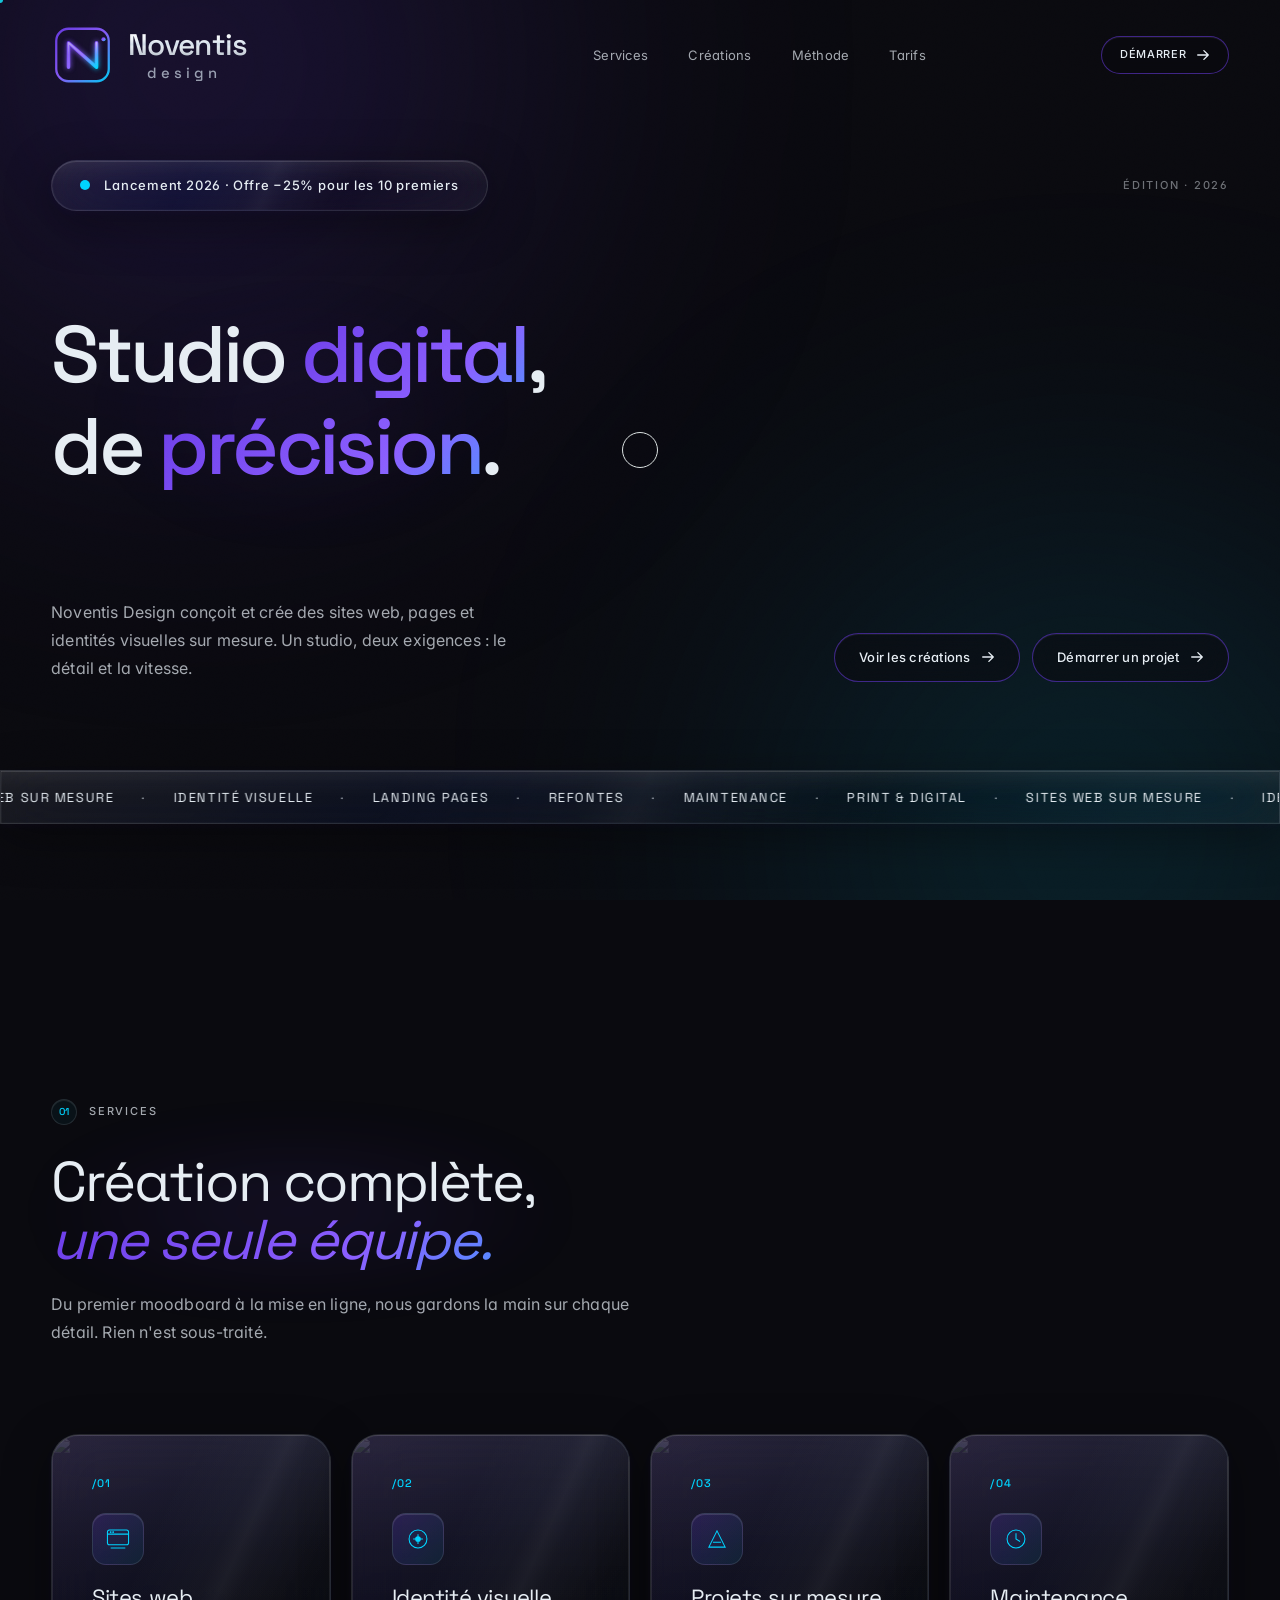
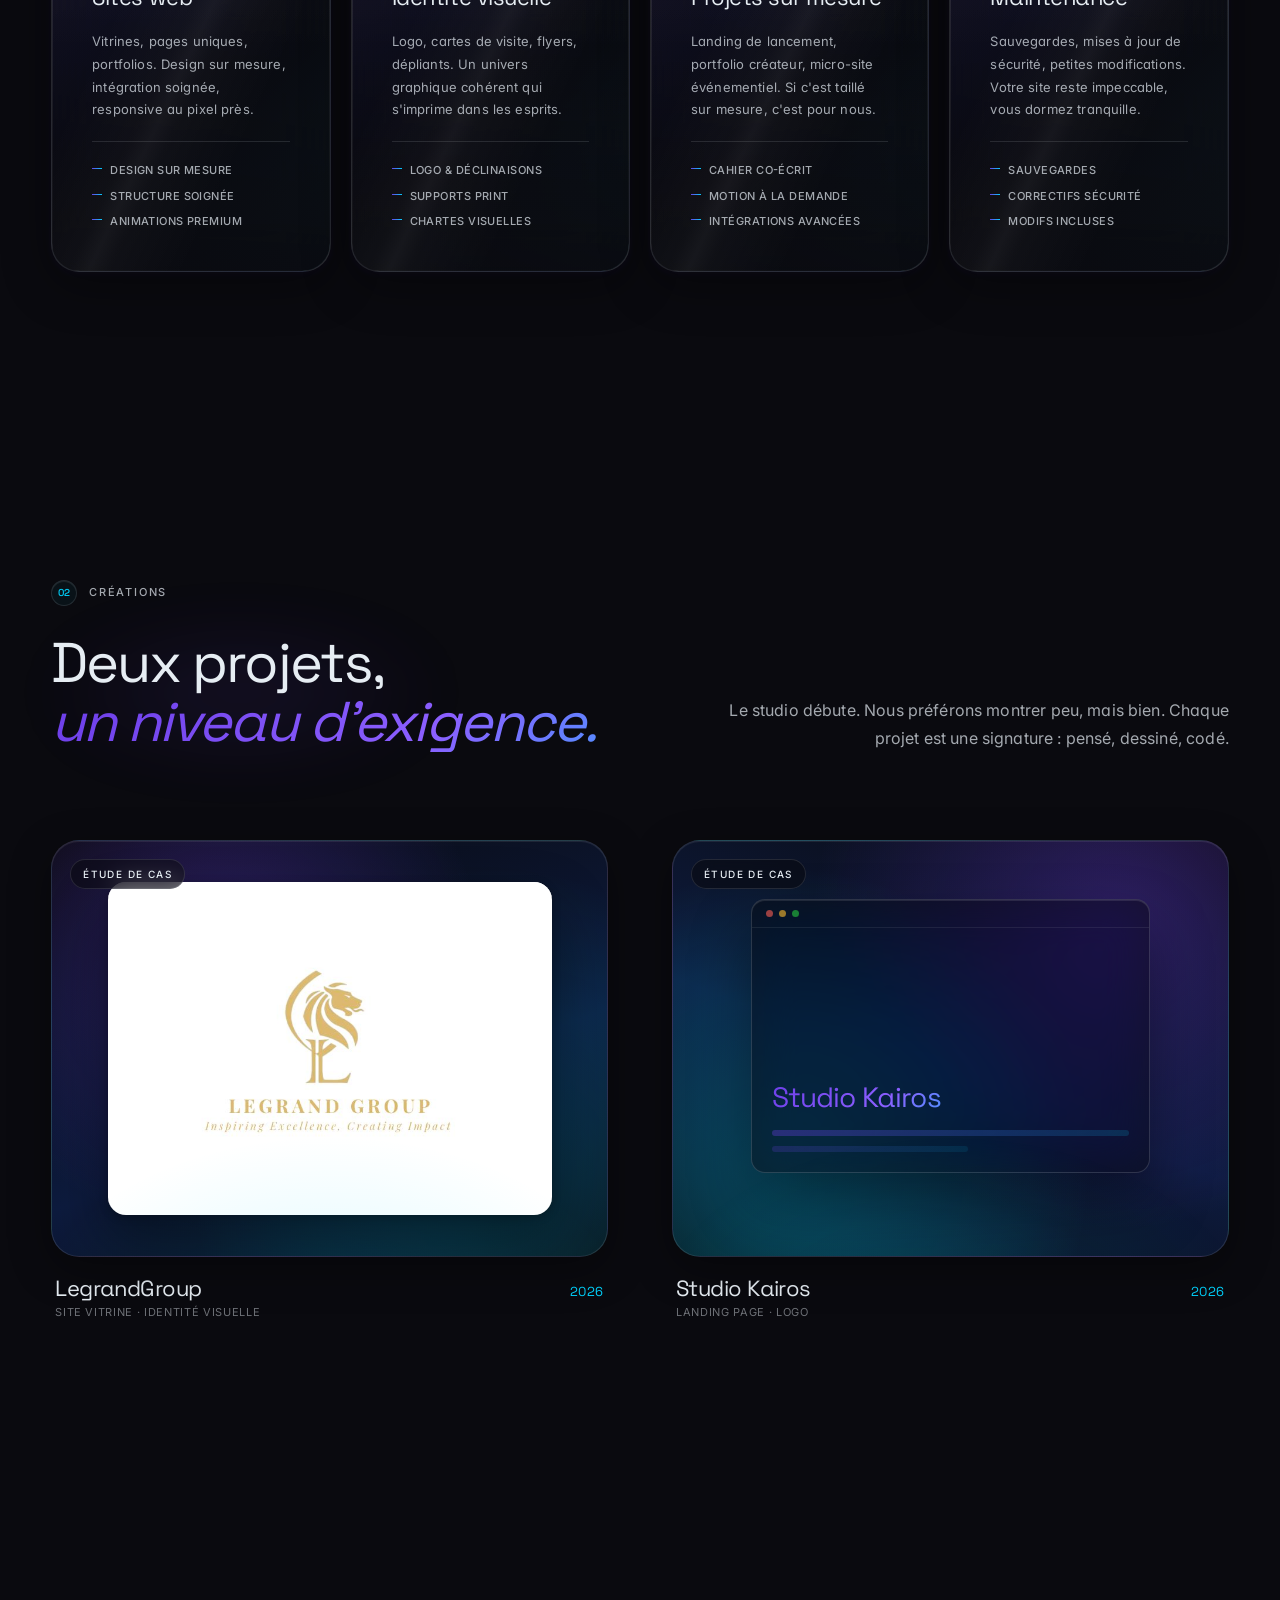
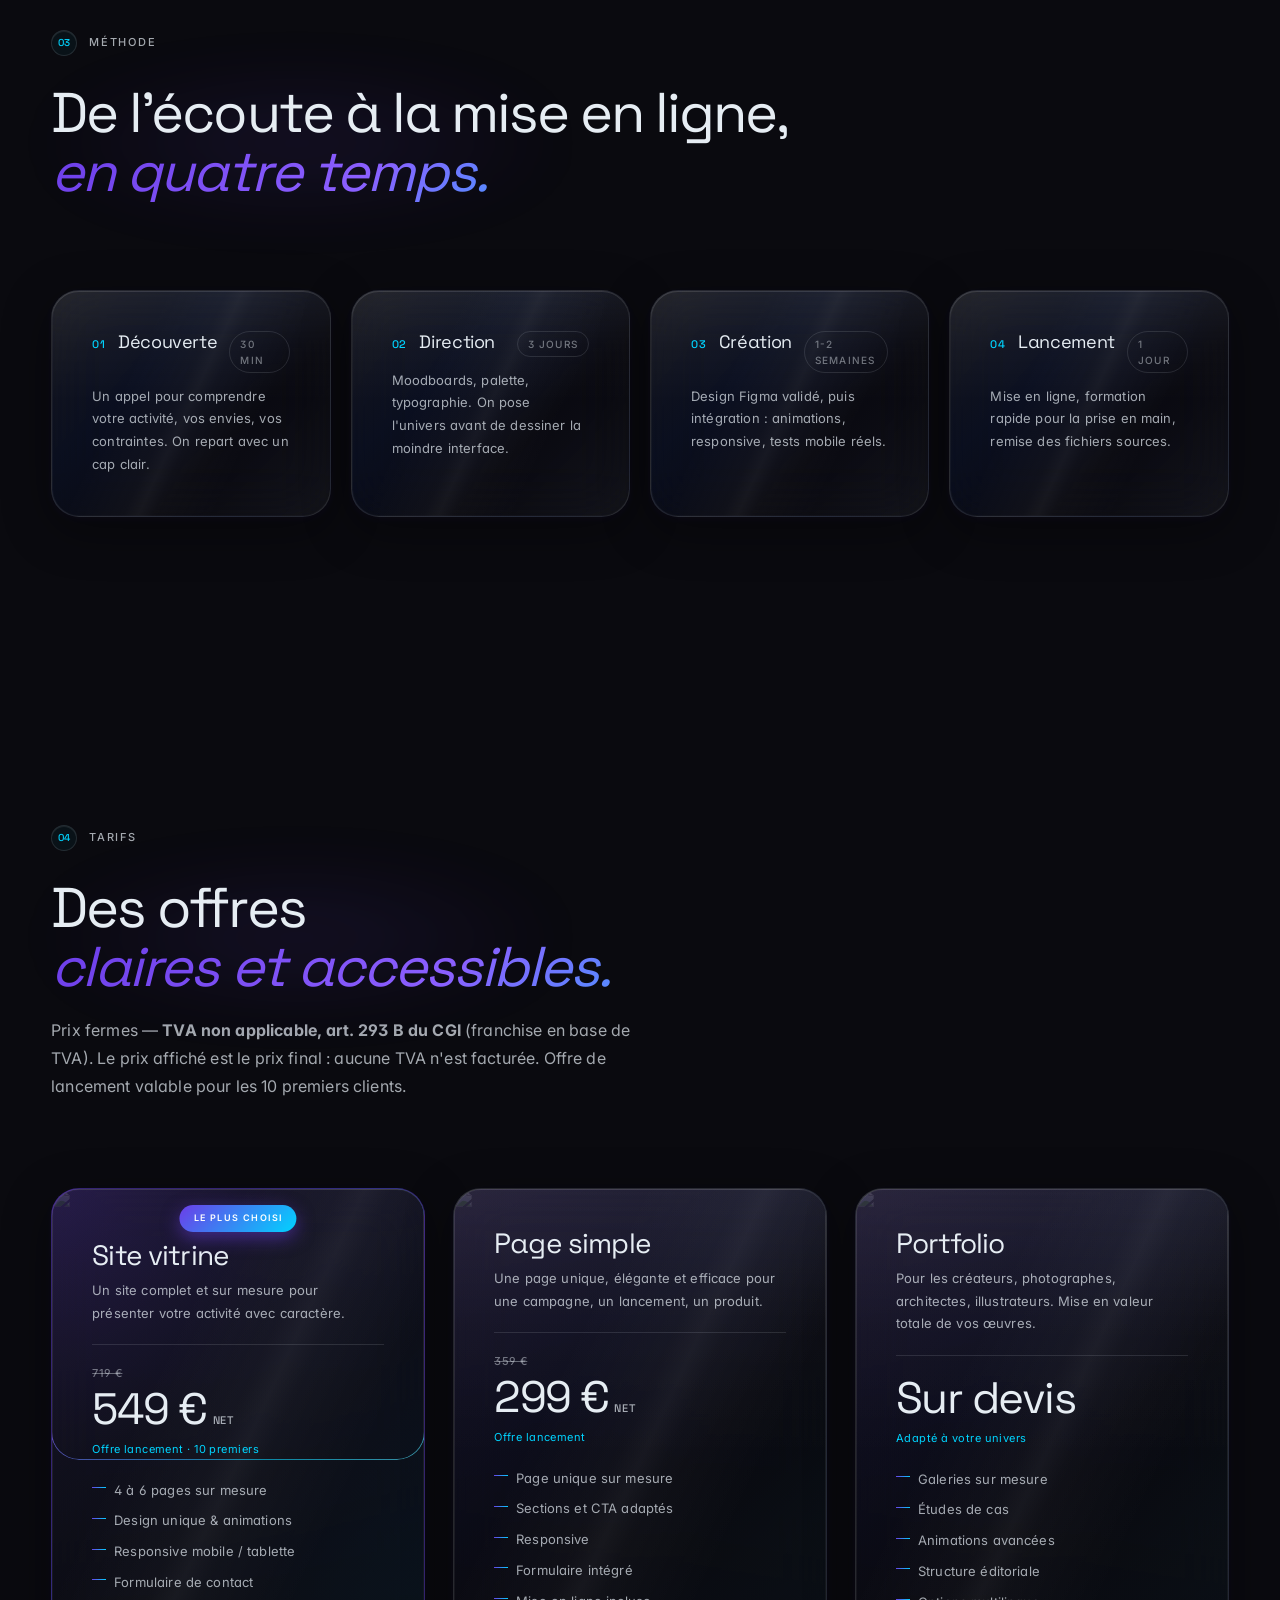
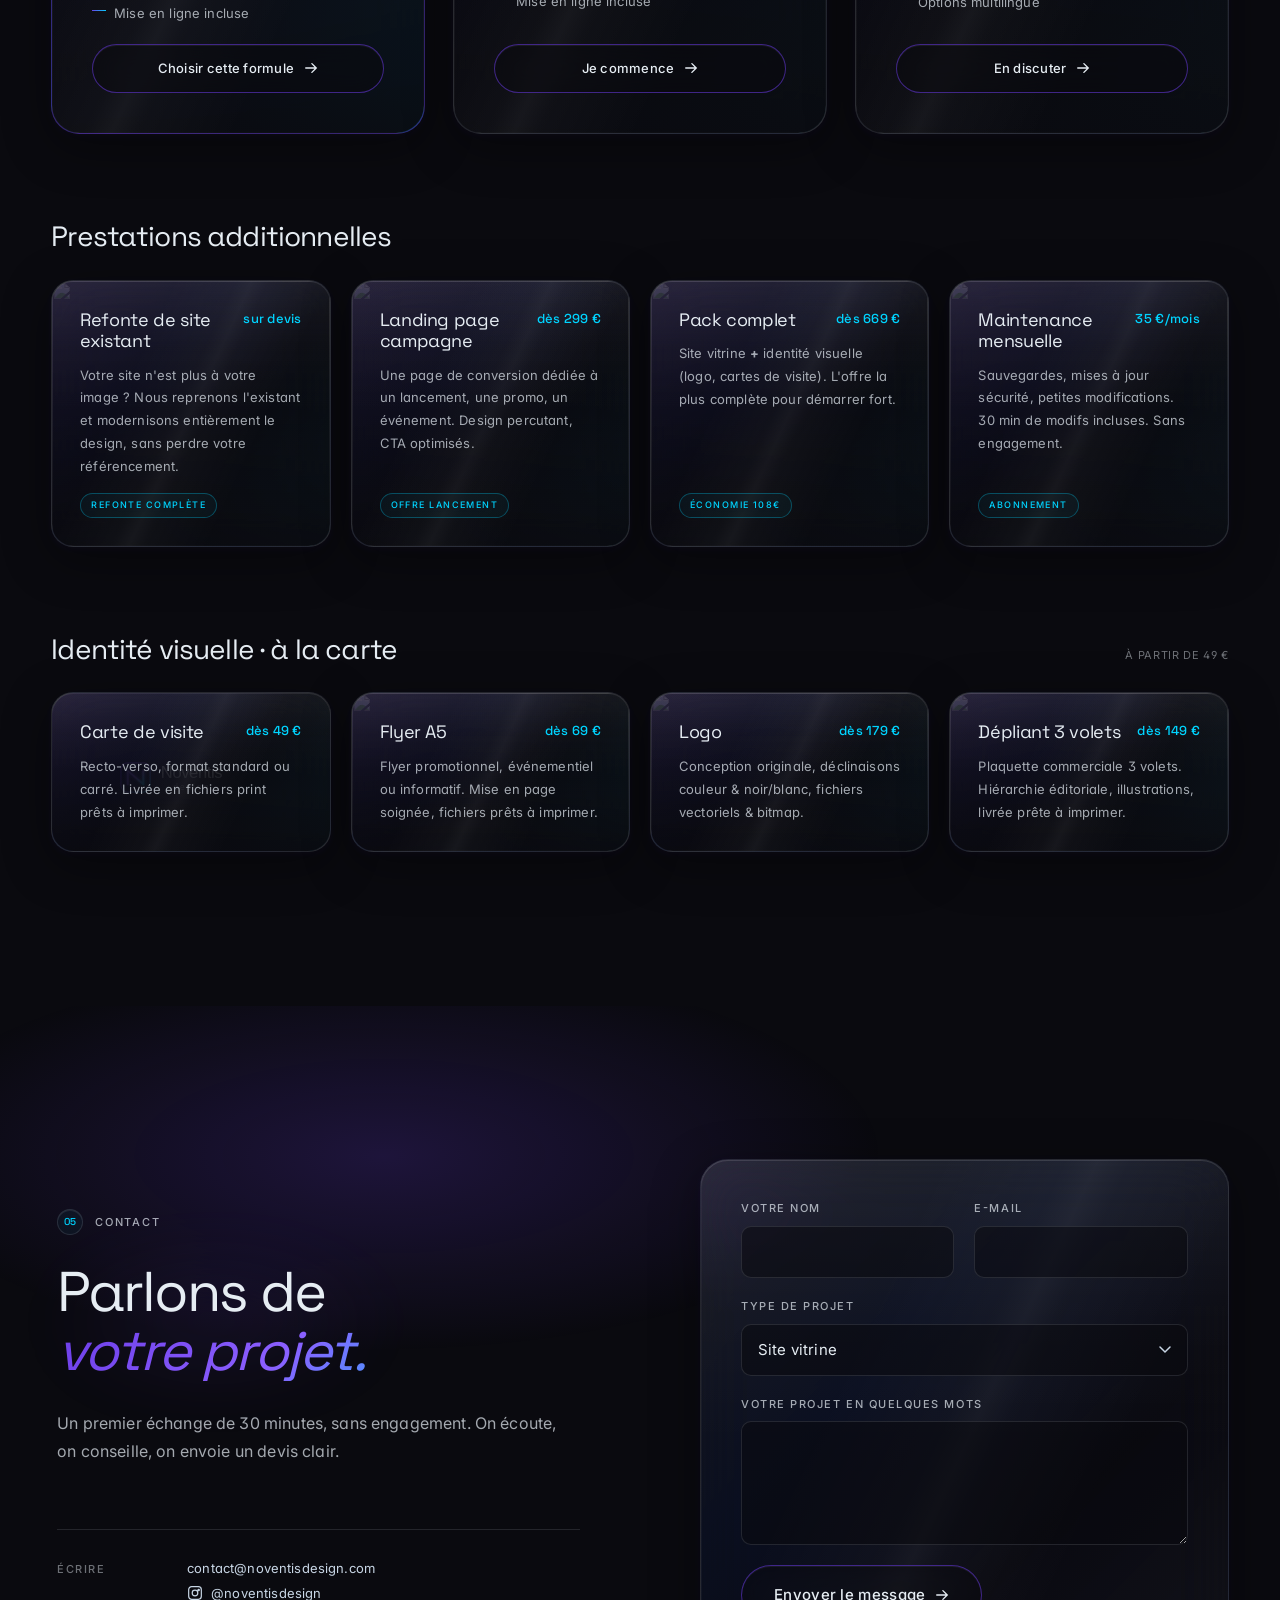
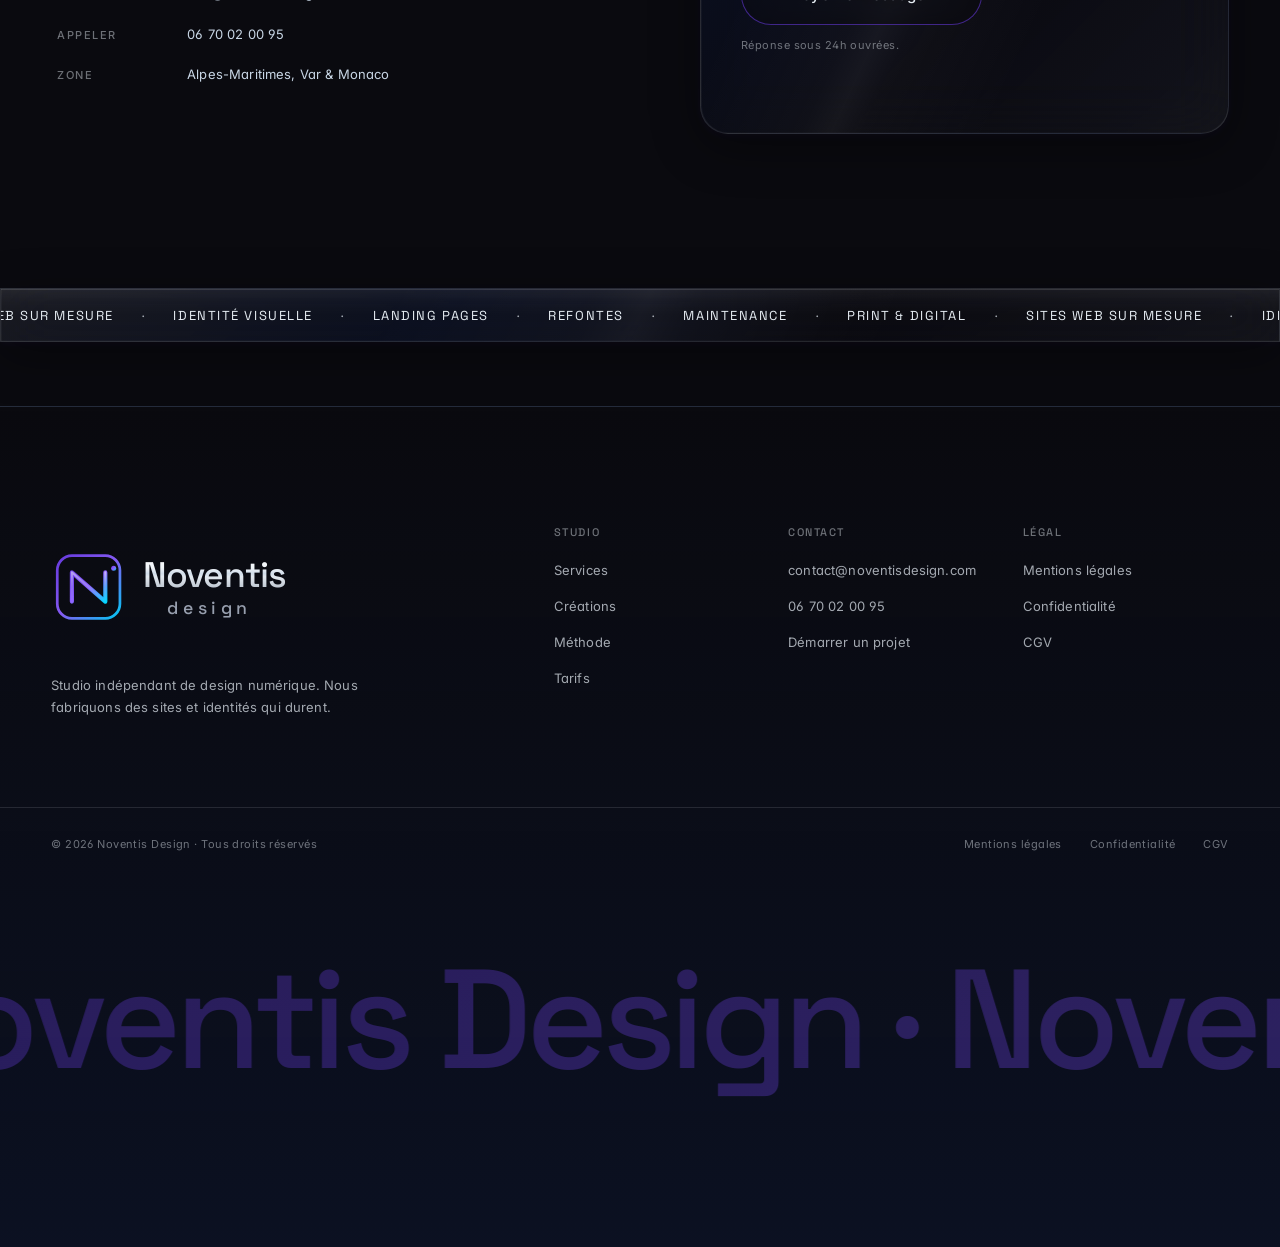
==== index.html @ 3953b151 "CGV: nouveau modele hebergement/maintenance + rachat sources Article 11 reecrit: An 1 (hebergement, " ====
<!doctype html>
<html lang="fr">
<head>
  <meta charset="utf-8" />
  <meta name="viewport" content="width=device-width, initial-scale=1, viewport-fit=cover" />
  <meta name="theme-color" content="#0a0a0f" />

  <title>Noventis Design — Studio de design numérique</title>
  <meta name="description" content="Studio de design numérique. Sites web sur mesure, identité visuelle, refonte et landing pages. Création premium pour marques ambitieuses." />
  <link rel="canonical" href="https://noventisdesign.com/" />

  <meta property="og:type" content="website" />
  <meta property="og:locale" content="fr_FR" />
  <meta property="og:url" content="https://noventisdesign.com/" />
  <meta property="og:title" content="Noventis Design — Studio de design numérique" />
  <meta property="og:description" content="Sites web sur mesure, identité visuelle et direction artistique pour marques ambitieuses." />
  <meta property="og:image" content="https://noventisdesign.com/assets/images/og-cover.png" />
  <meta property="og:image:type" content="image/png" />
  <meta property="og:image:width" content="1200" />
  <meta property="og:image:height" content="630" />
  <meta property="og:image:alt" content="Noventis Design — Agence digitale à Nice" />
  <meta name="twitter:card" content="summary_large_image" />
  <meta name="twitter:image" content="https://noventisdesign.com/assets/images/og-cover.png" />

  <link rel="icon" href="/favicon.svg" type="image/svg+xml" />
  <link rel="apple-touch-icon" href="/apple-touch-icon.png" />
  <link rel="manifest" href="/site.webmanifest" />

  <link rel="preconnect" href="https://fonts.googleapis.com" />
  <link rel="preconnect" href="https://fonts.gstatic.com" crossorigin />
  <link href="https://fonts.googleapis.com/css2?family=Space+Grotesk:wght@300;400;500;600&family=Inter:wght@300;400;500&display=swap" rel="stylesheet" />

  <link rel="stylesheet" href="css/style.css" />

  <!-- Gradients SVG partagés (logo, cards, etc.) -->
  <svg width="0" height="0" style="position:absolute" aria-hidden="true">
    <defs>
      <linearGradient id="grad-nv" x1="0" y1="0" x2="1" y2="1">
        <stop offset="0%" stop-color="#6c3de8"/>
        <stop offset="50%" stop-color="#8b5fff"/>
        <stop offset="100%" stop-color="#00d4ff"/>
      </linearGradient>
      <linearGradient id="grad-silver" x1="0" y1="0" x2="0" y2="1">
        <stop offset="0%" stop-color="#ffffff" stop-opacity="0.85"/>
        <stop offset="50%" stop-color="#c8d6e5" stop-opacity="0.35"/>
        <stop offset="100%" stop-color="#ffffff" stop-opacity="0.08"/>
      </linearGradient>
      <!-- Gradient argenté vitreux pour le wordmark "Noventis Design" -->
      <linearGradient id="grad-silver-wordmark" x1="0" y1="0" x2="0" y2="1">
        <stop offset="0%"  stop-color="#ffffff"/>
        <stop offset="35%" stop-color="#eef3f8"/>
        <stop offset="48%" stop-color="#c8d6e5"/>
        <stop offset="55%" stop-color="#dde4ec"/>
        <stop offset="100%" stop-color="#8b98a8"/>
      </linearGradient>
      <linearGradient id="grad-sheen" x1="0" y1="0" x2="1" y2="1">
        <stop offset="0%" stop-color="#ffffff" stop-opacity="0"/>
        <stop offset="48%" stop-color="#ffffff" stop-opacity="0.5"/>
        <stop offset="52%" stop-color="#ffffff" stop-opacity="0.5"/>
        <stop offset="100%" stop-color="#ffffff" stop-opacity="0"/>
      </linearGradient>
      <filter id="glow-nv" x="-50%" y="-50%" width="200%" height="200%">
        <feGaussianBlur stdDeviation="1.5" result="blur"/>
        <feMerge>
          <feMergeNode in="blur"/>
          <feMergeNode in="SourceGraphic"/>
        </feMerge>
      </filter>
      <!-- Highlight pour effet vitré sur le texte (reflet haut) -->
      <filter id="glass-text" x="-10%" y="-10%" width="120%" height="120%">
        <feGaussianBlur stdDeviation="0.3" result="soft"/>
        <feMerge>
          <feMergeNode in="soft"/>
          <feMergeNode in="SourceGraphic"/>
        </feMerge>
      </filter>
    </defs>
  </svg>

  <script type="application/ld+json">
  {
    "@context": "https://schema.org",
    "@type": "ProfessionalService",
    "@id": "https://noventisdesign.com/#agence",
    "name": "Noventis Design",
    "description": "Studio de design numérique : sites web sur mesure, identité visuelle, direction artistique.",
    "url": "https://noventisdesign.com/",
    "telephone": "+33 6 70 02 00 95",
    "email": "contact@noventisdesign.com",
    "priceRange": "€€",
    "founder": { "@type": "Person", "name": "Yazid Lekbiri" },
    "address": {
      "@type": "PostalAddress",
      "streetAddress": "Résidence Les Sylves, 5 rue Chanoine Rance-Bourrey",
      "addressLocality": "Nice",
      "postalCode": "06100",
      "addressRegion": "Alpes-Maritimes",
      "addressCountry": "FR"
    },
    "areaServed": [
      { "@type": "Country", "name": "France" },
      { "@type": "AdministrativeArea", "name": "Alpes-Maritimes" },
      { "@type": "AdministrativeArea", "name": "Var" },
      { "@type": "AdministrativeArea", "name": "Monaco" }
    ]
  }
  </script>
</head>

<body>
  <a class="skip-link" href="#main">Aller au contenu</a>

  <div class="cursor" data-cursor aria-hidden="true">
    <span class="cursor__dot"></span>
    <span class="cursor__ring"></span>
  </div>

  <canvas class="scene" data-scene aria-hidden="true"></canvas>
  <div class="aurora" aria-hidden="true"></div>
  <div class="noise" aria-hidden="true"></div>

  <!-- ========== HEADER ========== -->
  <header class="site-header" data-header>
    <div class="wrap site-header__inner">
      <a href="#top" class="brand" aria-label="Noventis Design — accueil">
        <!-- Logo SVG inline premium — N violet-cyan + wordmark argenté vitré -->
        <svg class="logo-svg" viewBox="0 0 210 40" xmlns="http://www.w3.org/2000/svg" aria-hidden="true">
          <!-- N shape avec gradient violet-cyan -->
          <g transform="translate(2, 4)">
            <rect x="1" y="1" width="30" height="30" rx="7"
                  fill="none"
                  stroke="url(#grad-nv)"
                  stroke-width="1.3"
                  opacity="0.95"/>
            <path d="M 8 23 L 8 9 L 24 23 L 24 9"
                  fill="none"
                  stroke="url(#grad-nv)"
                  stroke-width="2"
                  stroke-linecap="round"
                  stroke-linejoin="round"
                  filter="url(#glow-nv)"/>
            <path d="M 8 23 L 8 9 L 24 23 L 24 9"
                  fill="none"
                  stroke="url(#grad-silver)"
                  stroke-width="1"
                  stroke-linecap="round"
                  stroke-linejoin="round"
                  opacity="0.6"/>
            <circle cx="28" cy="7" r="1.2" fill="url(#grad-nv)"/>
          </g>
          <!-- Wordmark "Noventis" + sous-titre "design" sur 2 lignes -->
          <g transform="translate(44, 0)">
            <!-- "Noventis" couche principale argentée -->
            <text x="0" y="20"
                  font-family="Space Grotesk, Inter, sans-serif"
                  font-size="17"
                  font-weight="500"
                  letter-spacing="-0.4"
                  fill="url(#grad-silver-wordmark)">Noventis</text>
            <!-- "Noventis" couche highlight (reflet vitré) -->
            <text x="0" y="20"
                  font-family="Space Grotesk, Inter, sans-serif"
                  font-size="17"
                  font-weight="500"
                  letter-spacing="-0.4"
                  fill="#ffffff"
                  opacity="0.18">Noventis</text>
            <!-- "design" — sous-titre plus petit, centré sous "Noventis" -->
            <text x="32" y="33"
                  font-family="Space Grotesk, Inter, sans-serif"
                  font-size="8.5"
                  font-weight="500"
                  letter-spacing="2.2"
                  text-anchor="middle"
                  fill="#a8b0c0"
                  opacity="0.9">design</text>
          </g>
        </svg>
      </a>

      <nav class="nav" aria-label="Navigation principale">
        <ul class="nav__list">
          <li><a href="#services">Services</a></li>
          <li><a href="#creations">Créations</a></li>
          <li><a href="#methode">Méthode</a></li>
          <li><a href="#tarifs">Tarifs</a></li>
        </ul>
      </nav>

      <a href="#contact" class="btn btn--primary btn--sm" data-magnetic>
        <span>Démarrer</span>
        <svg viewBox="0 0 16 16" width="14" height="14" aria-hidden="true"><path d="M2 8h12M9 3l5 5-5 5" fill="none" stroke="currentColor" stroke-width="1.6" stroke-linecap="round" stroke-linejoin="round"/></svg>
      </a>

      <button class="burger" type="button" aria-label="Ouvrir le menu" aria-expanded="false" data-burger>
        <span></span><span></span>
      </button>
    </div>
  </header>

  <div class="menu glass" data-menu aria-hidden="true">
    <nav class="menu__nav" aria-label="Menu mobile">
      <ul>
        <li><a href="#services">Services</a></li>
        <li><a href="#creations">Créations</a></li>
        <li><a href="#methode">Méthode</a></li>
        <li><a href="#tarifs">Tarifs</a></li>
        <li><a href="#contact">Contact</a></li>
      </ul>
    </nav>
    <div class="menu__foot">
      <a href="mailto:contact@noventisdesign.com">contact@noventisdesign.com</a>
      <a href="tel:+33670020095">06 70 02 00 95</a>
    </div>
  </div>

  <main id="main">
    <!-- ========== HERO ========== -->
    <section class="hero" id="top" aria-label="Introduction">
      <div class="wrap hero__inner">

        <div class="hero__meta">
          <span class="chip glass">
            <span class="chip__pulse"></span>
            Lancement 2026 · Offre &minus;25% pour les 10 premiers
          </span>
          <span class="hero__year">Édition · 2026</span>
        </div>

        <h1 class="hero__title glow-title" data-splitting>
          Studio <span class="gradient-text">digital</span>,<br>
          de <span class="gradient-text">précision</span>.
        </h1>

        <div class="hero__foot">
          <p class="hero__lede">
            Noventis Design conçoit et crée des sites web, pages et identités visuelles sur mesure. Un studio, deux exigences&nbsp;: le détail et la vitesse.
          </p>
          <div class="hero__ctas">
            <a href="#creations" class="btn btn--primary" data-magnetic>
              <span>Voir les créations</span>
              <svg viewBox="0 0 16 16" width="14" height="14" aria-hidden="true"><path d="M2 8h12M9 3l5 5-5 5" fill="none" stroke="currentColor" stroke-width="1.6" stroke-linecap="round" stroke-linejoin="round"/></svg>
            </a>
            <a href="#contact" class="btn btn--primary" data-magnetic>
              <span>Démarrer un projet</span>
              <svg viewBox="0 0 16 16" width="14" height="14" aria-hidden="true"><path d="M2 8h12M9 3l5 5-5 5" fill="none" stroke="currentColor" stroke-width="1.6" stroke-linecap="round" stroke-linejoin="round"/></svg>
            </a>
          </div>
        </div>

        <div class="hero__ticker glass" aria-hidden="true">
          <div class="hero__ticker-track" data-marquee>
            <span>Sites web sur mesure</span><span>·</span>
            <span>Identité visuelle</span><span>·</span>
            <span>Landing pages</span><span>·</span>
            <span>Refontes</span><span>·</span>
            <span>Maintenance</span><span>·</span>
            <span>Print &amp; digital</span><span>·</span>
          </div>
        </div>
      </div>
    </section>

    <!-- ========== SERVICES ========== -->
    <section class="services" id="services" aria-labelledby="services-h">
      <div class="wrap">
        <header class="section-head">
          <p class="eyebrow"><span class="eyebrow__num">01</span> Services</p>
          <h2 id="services-h" class="glow-title">Création complète, <span class="gradient-text">une seule équipe.</span></h2>
          <p class="section-head__lede">Du premier moodboard à la mise en ligne, nous gardons la main sur chaque détail. Rien n'est sous-traité.</p>
        </header>

        <ul class="cards" data-cascade>
          <li class="card card--img glass" data-tilt>
            <div class="card__bg" aria-hidden="true">
              <img src="https://images.unsplash.com/photo-1460925895917-afdab827c52f?w=900&q=70&auto=format&fit=crop" alt="" loading="lazy" decoding="async" />
            </div>
            <span class="card__glow"></span>
            <span class="card__num">/01</span>
            <div class="card__icon">
              <svg viewBox="0 0 32 32" width="26" height="26" fill="none" stroke="currentColor" stroke-width="1.3">
                <rect x="3" y="5" width="26" height="18" rx="2.5"/>
                <path d="M3 10h26"/><path d="M7 27h18"/>
                <circle cx="7" cy="7.5" r="0.5" fill="currentColor"/>
                <circle cx="10" cy="7.5" r="0.5" fill="currentColor"/>
              </svg>
            </div>
            <h3>Sites web</h3>
            <p>Vitrines, pages uniques, portfolios. Design sur mesure, intégration soignée, responsive au pixel près.</p>
            <ul class="card__list">
              <li>Design sur mesure</li>
              <li>Structure soignée</li>
              <li>Animations premium</li>
            </ul>
          </li>

          <li class="card card--img glass" data-tilt>
            <div class="card__bg" aria-hidden="true">
              <img src="https://images.unsplash.com/photo-1626785774573-4b799315345d?w=900&q=70&auto=format&fit=crop" alt="" loading="lazy" decoding="async" />
            </div>
            <span class="card__glow"></span>
            <span class="card__num">/02</span>
            <div class="card__icon">
              <svg viewBox="0 0 32 32" width="26" height="26" fill="none" stroke="currentColor" stroke-width="1.3">
                <circle cx="16" cy="16" r="11"/>
                <path d="M10 16h12M16 10v12"/>
                <circle cx="16" cy="16" r="3.5" fill="currentColor" stroke="none"/>
              </svg>
            </div>
            <h3>Identité visuelle</h3>
            <p>Logo, cartes de visite, flyers, dépliants. Un univers graphique cohérent qui s'imprime dans les esprits.</p>
            <ul class="card__list">
              <li>Logo &amp; déclinaisons</li>
              <li>Supports print</li>
              <li>Chartes visuelles</li>
            </ul>
          </li>

          <li class="card card--img glass" data-tilt>
            <div class="card__bg" aria-hidden="true">
              <img src="https://images.unsplash.com/photo-1558655146-9f40138edfeb?w=900&q=70&auto=format&fit=crop" alt="" loading="lazy" decoding="async" />
            </div>
            <span class="card__glow"></span>
            <span class="card__num">/03</span>
            <div class="card__icon">
              <svg viewBox="0 0 32 32" width="26" height="26" fill="none" stroke="currentColor" stroke-width="1.3">
                <path d="M6 26 L16 6 L26 26 Z"/>
                <path d="M11 20h10"/>
              </svg>
            </div>
            <h3>Projets sur mesure</h3>
            <p>Landing de lancement, portfolio créateur, micro-site événementiel. Si c'est taillé sur mesure, c'est pour nous.</p>
            <ul class="card__list">
              <li>Cahier co-écrit</li>
              <li>Motion à la demande</li>
              <li>Intégrations avancées</li>
            </ul>
          </li>

          <li class="card card--img glass" data-tilt>
            <div class="card__bg" aria-hidden="true">
              <img src="https://images.unsplash.com/photo-1558494949-ef010cbdcc31?w=900&q=70&auto=format&fit=crop" alt="" loading="lazy" decoding="async" />
            </div>
            <span class="card__glow"></span>
            <span class="card__num">/04</span>
            <div class="card__icon">
              <svg viewBox="0 0 32 32" width="26" height="26" fill="none" stroke="currentColor" stroke-width="1.3">
                <circle cx="16" cy="16" r="11"/>
                <path d="M16 9v7l5 3"/>
              </svg>
            </div>
            <h3>Maintenance</h3>
            <p>Sauvegardes, mises à jour de sécurité, petites modifications. Votre site reste impeccable, vous dormez tranquille.</p>
            <ul class="card__list">
              <li>Sauvegardes</li>
              <li>Correctifs sécurité</li>
              <li>Modifs incluses</li>
            </ul>
          </li>
        </ul>
      </div>
    </section>

    <!-- ========== CRÉATIONS ========== -->
    <section class="projects" id="creations" aria-labelledby="projects-h">
      <div class="wrap">
        <header class="section-head section-head--row">
          <div>
            <p class="eyebrow"><span class="eyebrow__num">02</span> Créations</p>
            <h2 id="projects-h" class="glow-title">Deux projets, <span class="gradient-text">un niveau d'exigence.</span></h2>
          </div>
          <p class="section-head__lede">Le studio débute. Nous préférons montrer peu, mais bien. Chaque projet est une signature&nbsp;: pensé, dessiné, codé.</p>
        </header>

        <ul class="projects__grid">
          <!-- Projet N°01 — LegrandGroup -->
          <li class="project" data-reveal>
            <a href="https://www.legrandgroupmanagement.com" target="_blank" rel="noopener" class="project__link" aria-label="Projet 01 — LegrandGroup">
              <figure class="project__media project__media--a">
                <div class="project__showcase">
                  <img src="assets/images/Logo Legrand Group.jpg" alt="LegrandGroup" decoding="async" width="400" height="300" />
                </div>
                <span class="project__badge">Étude de cas</span>
                <div class="project__overlay">
                  <span>Voir le projet</span>
                  <svg viewBox="0 0 16 16" width="14" height="14" aria-hidden="true"><path d="M2 8h12M9 3l5 5-5 5" fill="none" stroke="currentColor" stroke-width="1.6" stroke-linecap="round"/></svg>
                </div>
              </figure>
              <div class="project__meta">
                <div>
                  <h3>LegrandGroup</h3>
                  <span class="project__tags">Site vitrine · Identité visuelle</span>
                </div>
                <span class="project__year">2026</span>
              </div>
            </a>
          </li>

          <!-- Projet N°02 — Mockup violet-cyan -->
          <li class="project" data-reveal>
            <a href="#contact" class="project__link" aria-label="Projet 02 — étude de cas">
              <figure class="project__media project__media--b">
                <div class="project__mockup">
                  <div class="project__mockup-bar">
                    <span></span><span></span><span></span>
                  </div>
                  <div class="project__mockup-content">
                    <span class="project__mockup-title">Studio Kairos</span>
                    <span class="project__mockup-line"></span>
                    <span class="project__mockup-line project__mockup-line--short"></span>
                  </div>
                </div>
                <span class="project__badge">Étude de cas</span>
                <div class="project__overlay">
                  <span>Voir le projet</span>
                  <svg viewBox="0 0 16 16" width="14" height="14" aria-hidden="true"><path d="M2 8h12M9 3l5 5-5 5" fill="none" stroke="currentColor" stroke-width="1.6" stroke-linecap="round"/></svg>
                </div>
              </figure>
              <div class="project__meta">
                <div>
                  <h3>Studio Kairos</h3>
                  <span class="project__tags">Landing page · Logo</span>
                </div>
                <span class="project__year">2026</span>
              </div>
            </a>
          </li>
        </ul>
      </div>
    </section>

    <!-- ========== MÉTHODE ========== -->
    <section class="process" id="methode" aria-labelledby="process-h">
      <div class="wrap">
        <header class="section-head">
          <p class="eyebrow"><span class="eyebrow__num">03</span> Méthode</p>
          <h2 id="process-h" class="glow-title">De l&rsquo;écoute à la mise en ligne, <span class="gradient-text">en quatre temps.</span></h2>
        </header>

        <ol class="steps">
          <li class="step glass" data-reveal>
            <div class="step__head">
              <span class="step__num">01</span>
              <h3>Découverte</h3>
              <span class="step__dur">30 min</span>
            </div>
            <p>Un appel pour comprendre votre activité, vos envies, vos contraintes. On repart avec un cap clair.</p>
          </li>
          <li class="step glass" data-reveal>
            <div class="step__head">
              <span class="step__num">02</span>
              <h3>Direction</h3>
              <span class="step__dur">3 jours</span>
            </div>
            <p>Moodboards, palette, typographie. On pose l'univers avant de dessiner la moindre interface.</p>
          </li>
          <li class="step glass" data-reveal>
            <div class="step__head">
              <span class="step__num">03</span>
              <h3>Création</h3>
              <span class="step__dur">1-2 semaines</span>
            </div>
            <p>Design Figma validé, puis intégration : animations, responsive, tests mobile réels.</p>
          </li>
          <li class="step glass" data-reveal>
            <div class="step__head">
              <span class="step__num">04</span>
              <h3>Lancement</h3>
              <span class="step__dur">1 jour</span>
            </div>
            <p>Mise en ligne, formation rapide pour la prise en main, remise des fichiers sources.</p>
          </li>
        </ol>
      </div>
    </section>

    <!-- ========== TARIFS ========== -->
    <section class="pricing" id="tarifs" aria-labelledby="pricing-h">
      <div class="wrap">
        <header class="section-head">
          <p class="eyebrow"><span class="eyebrow__num">04</span> Tarifs</p>
          <h2 id="pricing-h" class="glow-title">Des offres <span class="gradient-text">claires et accessibles.</span></h2>
          <p class="section-head__lede">Prix fermes — <strong>TVA non applicable, art. 293 B du CGI</strong> (franchise en base de TVA). Le prix affiché est le prix final : aucune TVA n'est facturée. Offre de lancement valable pour les 10 premiers clients.</p>
        </header>

        <!-- Formules principales -->
        <div class="plans" data-cascade>

          <article class="plan plan--hero glass">
            <div class="card__bg" aria-hidden="true">
              <img src="https://images.unsplash.com/photo-1498050108023-c5249f4df085?w=900&q=70&auto=format&fit=crop" alt="" loading="lazy" decoding="async" />
            </div>
            <span class="plan__badge">Le plus choisi</span>
            <header class="plan__head">
              <h3>Site vitrine</h3>
              <p class="plan__desc">Un site complet et sur mesure pour présenter votre activité avec caractère.</p>
            </header>
            <div class="plan__price">
              <span class="plan__price-old">719&nbsp;€</span>
              <span class="plan__price-new"><strong>549&nbsp;€</strong><em>net</em></span>
              <span class="plan__price-tag">Offre lancement · 10 premiers</span>
            </div>
            <ul class="plan__list">
              <li>4 à 6 pages sur mesure</li>
              <li>Design unique &amp; animations</li>
              <li>Responsive mobile / tablette</li>
              <li>Formulaire de contact</li>
              <li>Mise en ligne incluse</li>
            </ul>
            <a href="#contact" class="btn btn--plan btn--block" data-magnetic>
              <span>Choisir cette formule</span>
              <svg viewBox="0 0 16 16" width="14" height="14" aria-hidden="true"><path d="M2 8h12M9 3l5 5-5 5" fill="none" stroke="currentColor" stroke-width="1.6" stroke-linecap="round"/></svg>
            </a>
          </article>

          <article class="plan glass">
            <div class="card__bg" aria-hidden="true">
              <img src="https://images.unsplash.com/photo-1486312338219-ce68d2c6f44d?w=900&q=70&auto=format&fit=crop" alt="" loading="lazy" decoding="async" />
            </div>
            <header class="plan__head">
              <h3>Page simple</h3>
              <p class="plan__desc">Une page unique, élégante et efficace pour une campagne, un lancement, un produit.</p>
            </header>
            <div class="plan__price">
              <span class="plan__price-old">359&nbsp;€</span>
              <span class="plan__price-new"><strong>299&nbsp;€</strong><em>net</em></span>
              <span class="plan__price-tag">Offre lancement</span>
            </div>
            <ul class="plan__list">
              <li>Page unique sur mesure</li>
              <li>Sections et CTA adaptés</li>
              <li>Responsive</li>
              <li>Formulaire intégré</li>
              <li>Mise en ligne incluse</li>
            </ul>
            <a href="#contact" class="btn btn--plan btn--block" data-magnetic>
              <span>Je commence</span>
              <svg viewBox="0 0 16 16" width="14" height="14" aria-hidden="true"><path d="M2 8h12M9 3l5 5-5 5" fill="none" stroke="currentColor" stroke-width="1.6" stroke-linecap="round"/></svg>
            </a>
          </article>

          <article class="plan glass">
            <div class="card__bg" aria-hidden="true">
              <img src="https://images.unsplash.com/photo-1486325212027-8081e485255e?w=900&q=70&auto=format&fit=crop" alt="" loading="lazy" decoding="async" />
            </div>
            <header class="plan__head">
              <h3>Portfolio</h3>
              <p class="plan__desc">Pour les créateurs, photographes, architectes, illustrateurs. Mise en valeur totale de vos œuvres.</p>
            </header>
            <div class="plan__price">
              <span class="plan__price-new"><strong>Sur devis</strong></span>
              <span class="plan__price-tag">Adapté à votre univers</span>
            </div>
            <ul class="plan__list">
              <li>Galeries sur mesure</li>
              <li>Études de cas</li>
              <li>Animations avancées</li>
              <li>Structure éditoriale</li>
              <li>Options multilingue</li>
            </ul>
            <a href="#contact" class="btn btn--plan btn--block" data-magnetic>
              <span>En discuter</span>
              <svg viewBox="0 0 16 16" width="14" height="14" aria-hidden="true"><path d="M2 8h12M9 3l5 5-5 5" fill="none" stroke="currentColor" stroke-width="1.6" stroke-linecap="round"/></svg>
            </a>
          </article>

        </div>

        <!-- Prestations additionnelles -->
        <div class="prestations-head">
          <h3>Prestations additionnelles</h3>
        </div>

        <div class="prestations" data-cascade>
          <article class="prestation glass">
            <div class="card__bg" aria-hidden="true">
              <img src="https://images.unsplash.com/photo-1522542550221-31fd19575a2d?w=900&q=70&auto=format&fit=crop" alt="" loading="lazy" decoding="async" />
            </div>
            <div class="prestation__head">
              <h4>Refonte de site existant</h4>
              <span class="prestation__price">sur devis</span>
            </div>
            <p>Votre site n'est plus à votre image&nbsp;? Nous reprenons l'existant et modernisons entièrement le design, sans perdre votre référencement.</p>
            <span class="prestation__tag">Refonte complète</span>
          </article>

          <article class="prestation glass">
            <div class="card__bg" aria-hidden="true">
              <img src="https://images.unsplash.com/photo-1551288049-bebda4e38f71?w=900&q=70&auto=format&fit=crop" alt="" loading="lazy" decoding="async" />
            </div>
            <div class="prestation__head">
              <h4>Landing page campagne</h4>
              <span class="prestation__price">dès 299 €</span>
            </div>
            <p>Une page de conversion dédiée à un lancement, une promo, un événement. Design percutant, CTA optimisés.</p>
            <span class="prestation__tag prestation__tag--highlight">Offre lancement</span>
          </article>

          <article class="prestation glass">
            <div class="card__bg" aria-hidden="true">
              <img src="https://images.unsplash.com/photo-1542744094-24638eff58bb?w=900&q=70&auto=format&fit=crop" alt="" loading="lazy" decoding="async" />
            </div>
            <div class="prestation__head">
              <h4>Pack complet</h4>
              <span class="prestation__price">dès 669 €</span>
            </div>
            <p>Site vitrine <strong>+</strong> identité visuelle (logo, cartes de visite). L'offre la plus complète pour démarrer fort.</p>
            <span class="prestation__tag prestation__tag--highlight">Économie 108€</span>
          </article>

          <article class="prestation glass">
            <div class="card__bg" aria-hidden="true">
              <img src="https://images.unsplash.com/photo-1558494949-ef010cbdcc31?w=900&q=70&auto=format&fit=crop" alt="" loading="lazy" decoding="async" />
            </div>
            <div class="prestation__head">
              <h4>Maintenance mensuelle</h4>
              <span class="prestation__price">35 €/mois</span>
            </div>
            <p>Sauvegardes, mises à jour sécurité, petites modifications. 30&nbsp;min de modifs incluses. Sans engagement.</p>
            <span class="prestation__tag">Abonnement</span>
          </article>
        </div>

        <!-- Identité visuelle details -->
        <div class="prestations-head">
          <h3>Identité visuelle · à la carte</h3>
          <span class="prestations-head__note">À partir de 49 €</span>
        </div>

        <div class="prestations" data-cascade>
          <article class="prestation glass">
            <div class="card__bg" aria-hidden="true">
              <img src="assets/images/noventis-logo.svg" alt="" loading="lazy" decoding="async" />
            </div>
            <div class="prestation__head">
              <h4>Carte de visite</h4>
              <span class="prestation__price">dès 49 €</span>
            </div>
            <p>Recto-verso, format standard ou carré. Livrée en fichiers print prêts à imprimer.</p>
          </article>
          <article class="prestation glass">
            <div class="card__bg" aria-hidden="true">
              <img src="https://images.unsplash.com/photo-1626785774573-4b799315345d?w=900&q=70&auto=format&fit=crop" alt="" loading="lazy" decoding="async" />
            </div>
            <div class="prestation__head">
              <h4>Flyer A5</h4>
              <span class="prestation__price">dès 69 €</span>
            </div>
            <p>Flyer promotionnel, événementiel ou informatif. Mise en page soignée, fichiers prêts à imprimer.</p>
          </article>
          <article class="prestation glass">
            <div class="card__bg" aria-hidden="true">
              <img src="https://images.unsplash.com/photo-1626785774573-4b799315345d?w=900&q=70&auto=format&fit=crop" alt="" loading="lazy" decoding="async" />
            </div>
            <div class="prestation__head">
              <h4>Logo</h4>
              <span class="prestation__price">dès 179 €</span>
            </div>
            <p>Conception originale, déclinaisons couleur &amp; noir/blanc, fichiers vectoriels &amp; bitmap.</p>
          </article>
          <article class="prestation glass">
            <div class="card__bg" aria-hidden="true">
              <img src="https://images.unsplash.com/photo-1558655146-9f40138edfeb?w=900&q=70&auto=format&fit=crop" alt="" loading="lazy" decoding="async" />
            </div>
            <div class="prestation__head">
              <h4>Dépliant 3 volets</h4>
              <span class="prestation__price">dès 149 €</span>
            </div>
            <p>Plaquette commerciale 3 volets. Hiérarchie éditoriale, illustrations, livrée prête à imprimer.</p>
          </article>
        </div>
      </div>
    </section>

    <!-- ========== CONTACT ========== -->
    <section class="contact" id="contact" aria-labelledby="contact-h">
      <div class="wrap contact__inner">

        <div class="contact__copy">
          <p class="eyebrow"><span class="eyebrow__num">05</span> Contact</p>
          <h2 id="contact-h" class="contact__title glow-title">
            Parlons de<br>
            <span class="gradient-text">votre projet.</span>
          </h2>
          <p class="contact__lede">Un premier échange de 30 minutes, sans engagement. On écoute, on conseille, on envoie un devis clair.</p>

          <ul class="contact__info">
            <li>
              <span class="contact__info-label">Écrire</span>
              <div class="contact__info-stack">
                <a href="mailto:contact@noventisdesign.com">contact@noventisdesign.com</a>
                <a href="https://www.instagram.com/noventisdesign" target="_blank" rel="noopener" class="contact__social" aria-label="Instagram Noventis Design">
                  <svg viewBox="0 0 24 24" width="16" height="16" aria-hidden="true"><path fill="none" stroke="currentColor" stroke-width="1.8" stroke-linecap="round" stroke-linejoin="round" d="M7 2.5h10A4.5 4.5 0 0 1 21.5 7v10a4.5 4.5 0 0 1-4.5 4.5H7A4.5 4.5 0 0 1 2.5 17V7A4.5 4.5 0 0 1 7 2.5Zm5 5.3a4.2 4.2 0 1 0 0 8.4 4.2 4.2 0 0 0 0-8.4Zm5.5-1.3a1 1 0 1 0 0 2 1 1 0 0 0 0-2Z"/></svg>
                  <span>@noventisdesign</span>
                </a>
              </div>
            </li>
            <li>
              <span class="contact__info-label">Appeler</span>
              <a href="tel:+33670020095">06 70 02 00 95</a>
            </li>
            <li>
              <span class="contact__info-label">Zone</span>
              <span>Alpes-Maritimes, Var &amp; Monaco</span>
            </li>
          </ul>

        </div>

        <form class="form glass" data-form novalidate>
          <!-- Web3Forms : clé d'accès publique (liée à contact@noventisdesign.com) -->
          <input type="hidden" name="access_key" value="81d8d080-b2c6-4e07-b554-6b97f992902e" />
          <!-- Honeypot anti-spam Web3Forms : rempli par les bots → message rejeté -->
          <input type="checkbox" name="botcheck" tabindex="-1" aria-hidden="true" style="position:absolute;left:-9999px;width:1px;height:1px;opacity:0;" />
          <div class="field">
            <label for="f-name">Votre nom</label>
            <input id="f-name" name="name" type="text" autocomplete="name" required />
          </div>
          <div class="field">
            <label for="f-email">E-mail</label>
            <input id="f-email" name="email" type="email" autocomplete="email" required />
          </div>
          <div class="field field--full">
            <label for="f-subject">Type de projet</label>
            <select id="f-subject" name="subject">
              <option value="site">Site vitrine</option>
              <option value="page">Page simple / landing</option>
              <option value="refonte">Refonte</option>
              <option value="pack">Pack complet (site + identité)</option>
              <option value="portfolio">Portfolio</option>
              <option value="identite">Identité visuelle</option>
              <option value="maintenance">Maintenance</option>
              <option value="autre">Autre / sur mesure</option>
            </select>
          </div>
          <div class="field field--full">
            <label for="f-msg">Votre projet en quelques mots</label>
            <textarea id="f-msg" name="message" rows="4" required></textarea>
          </div>
          <div class="field field--full field--actions">
            <button type="submit" class="btn btn--primary btn--lg" data-magnetic>
              <span>Envoyer le message</span>
              <svg viewBox="0 0 16 16" width="14" height="14" aria-hidden="true"><path d="M2 8h12M9 3l5 5-5 5" fill="none" stroke="currentColor" stroke-width="1.6" stroke-linecap="round"/></svg>
            </button>
            <p class="form__note">Réponse sous 24h ouvrées.</p>
          </div>
          <p class="form__status" role="status" aria-live="polite" data-form-status></p>
        </form>

      </div>
    </section>

    <!-- ========== TICKER BAS DE PAGE (miroir hero) ========== -->
    <div class="hero__ticker glass page-ticker" aria-hidden="true">
      <div class="hero__ticker-track" data-marquee>
        <span>Sites web sur mesure</span><span>·</span>
        <span>Identité visuelle</span><span>·</span>
        <span>Landing pages</span><span>·</span>
        <span>Refontes</span><span>·</span>
        <span>Maintenance</span><span>·</span>
        <span>Print &amp; digital</span><span>·</span>
      </div>
    </div>
  </main>

  <!-- ========== FOOTER ========== -->
  <footer class="site-footer">
    <div class="wrap site-footer__top">
      <div class="site-footer__brand">
        <a href="#top" class="brand" aria-label="Noventis Design">
          <svg class="logo-svg logo-svg--footer" viewBox="0 0 210 40" xmlns="http://www.w3.org/2000/svg" aria-hidden="true">
            <g transform="translate(2, 4)">
              <rect x="1" y="1" width="30" height="30" rx="7" fill="none" stroke="url(#grad-nv)" stroke-width="1.3" opacity="0.95"/>
              <path d="M 8 23 L 8 9 L 24 23 L 24 9" fill="none" stroke="url(#grad-nv)" stroke-width="2" stroke-linecap="round" stroke-linejoin="round"/>
              <path d="M 8 23 L 8 9 L 24 23 L 24 9" fill="none" stroke="url(#grad-silver)" stroke-width="1" stroke-linecap="round" stroke-linejoin="round" opacity="0.6"/>
              <circle cx="28" cy="7" r="1.2" fill="url(#grad-nv)"/>
            </g>
            <g transform="translate(44, 0)">
              <text x="0" y="20"
                    font-family="Space Grotesk, Inter, sans-serif"
                    font-size="17"
                    font-weight="500"
                    letter-spacing="-0.4"
                    fill="url(#grad-silver-wordmark)">Noventis</text>
              <text x="0" y="20"
                    font-family="Space Grotesk, Inter, sans-serif"
                    font-size="17"
                    font-weight="500"
                    letter-spacing="-0.4"
                    fill="#ffffff"
                    opacity="0.18">Noventis</text>
              <text x="32" y="33"
                    font-family="Space Grotesk, Inter, sans-serif"
                    font-size="8.5"
                    font-weight="500"
                    letter-spacing="2.2"
                    text-anchor="middle"
                    fill="#a8b0c0"
                    opacity="0.9">design</text>
            </g>
          </svg>
        </a>
        <p>Studio indépendant de design numérique. Nous fabriquons des sites et identités qui durent.</p>
      </div>

      <nav class="site-footer__nav" aria-label="Pied de page">
        <div>
          <h4>Studio</h4>
          <ul>
            <li><a href="#services">Services</a></li>
            <li><a href="#creations">Créations</a></li>
            <li><a href="#methode">Méthode</a></li>
            <li><a href="#tarifs">Tarifs</a></li>
          </ul>
        </div>
        <div>
          <h4>Contact</h4>
          <ul>
            <li><a href="mailto:contact@noventisdesign.com">contact@noventisdesign.com</a></li>
            <li><a href="tel:+33670020095">06 70 02 00 95</a></li>
            <li><a href="#contact">Démarrer un projet</a></li>
          </ul>
        </div>
        <div>
          <h4>Légal</h4>
          <ul>
            <li><a href="mentions-legales.html">Mentions légales</a></li>
            <li><a href="confidentialite.html">Confidentialité</a></li>
            <li><a href="cgv.html">CGV</a></li>
          </ul>
        </div>
      </nav>
    </div>

    <div class="wrap site-footer__bottom">
      <p>&copy; 2026 Noventis Design · Tous droits réservés</p>
      <ul>
        <li><a href="mentions-legales.html">Mentions légales</a></li>
        <li><a href="confidentialite.html">Confidentialité</a></li>
        <li><a href="cgv.html">CGV</a></li>
      </ul>
    </div>

    <div class="site-footer__big" aria-hidden="true">
      <span data-marquee-slow>Noventis Design &middot; Noventis Design &middot; Noventis Design &middot;</span>
    </div>
  </footer>

  <script src="https://cdn.jsdelivr.net/npm/gsap@3.12.5/dist/gsap.min.js" defer></script>
  <script src="https://cdn.jsdelivr.net/npm/gsap@3.12.5/dist/ScrollTrigger.min.js" defer></script>
  <script src="https://cdn.jsdelivr.net/npm/lenis@1.1.14/dist/lenis.min.js" defer></script>
  <script src="https://unpkg.com/splitting/dist/splitting.min.js" defer></script>
  <script src="js/main.js" defer></script>
  <script type="module" src="js/scene.js"></script>
</body>
</html>
---- css/style.css ----
/* =========================================================
   Noventis Design — Premium vitreous stylesheet
   Palette: #0a0a0f / #0d1b3e / #6c3de8 / #00d4ff / #c8d6e5
   Typographie fine & élégante, glassmorphism argenté
   ========================================================= */

/* --- Reset & base ------------------------------------------------------- */
*, *::before, *::after { box-sizing: border-box; }
html { -webkit-text-size-adjust: 100%; text-size-adjust: 100%; }
body, h1, h2, h3, h4, p, ul, ol, figure { margin: 0; }
ul, ol { padding: 0; list-style: none; }
img, svg, video, canvas { display: block; max-width: 100%; height: auto; }
button, input, select, textarea { font: inherit; color: inherit; }
button { cursor: pointer; background: none; border: 0; padding: 0; }
a { color: inherit; text-decoration: none; }
:focus { outline: none; }
:focus-visible { outline: 2px solid var(--cyan); outline-offset: 3px; border-radius: 4px; }

/* --- Design tokens ------------------------------------------------------ */
:root {
  /* palette */
  --noir: #0a0a0f;
  --nuit: #0d1b3e;
  --nuit-2: #0f1838;
  --violet: #6c3de8;
  --violet-bright: #8b5fff;
  --cyan: #00d4ff;
  --cyan-bright: #5ae4ff;
  --argent: #e6edf3;
  --argent-soft: #c8d6e5;
  --argent-dim: rgba(230, 237, 243, 0.70);
  --argent-mute: rgba(230, 237, 243, 0.45);
  --argent-faint: rgba(230, 237, 243, 0.12);
  --argent-ghost: rgba(230, 237, 243, 0.06);

  --white-soft: rgba(255, 255, 255, 0.08);
  --white-whisper: rgba(255, 255, 255, 0.04);

  --grad: linear-gradient(135deg, #6c3de8 0%, #00d4ff 100%);
  --grad-soft: linear-gradient(135deg, rgba(108, 61, 232, 0.85) 0%, rgba(0, 212, 255, 0.85) 100%);
  --grad-rich: linear-gradient(135deg, #6c3de8 0%, #8b5fff 35%, #00d4ff 75%, #5ae4ff 100%);
  --grad-silver: linear-gradient(135deg, rgba(255,255,255,0.14) 0%, rgba(200, 214, 229, 0.06) 45%, rgba(255,255,255,0.10) 100%);

  /* typographie (PLUS FINE, PLUS PETITE) */
  --font-display: "Space Grotesk", "Inter", ui-sans-serif, system-ui, sans-serif;
  --font-body: "Inter", ui-sans-serif, system-ui, -apple-system, "Segoe UI", sans-serif;

  --fs-xs: 0.6875rem;      /* 11px */
  --fs-sm: 0.8125rem;      /* 13px */
  --fs-base: 0.9375rem;    /* 15px */
  --fs-md: 1rem;           /* 16px */
  --fs-lg: 1.125rem;       /* 18px */
  --fs-xl: 1.375rem;       /* 22px */
  --fs-2xl: 1.75rem;       /* 28px */
  --fs-3xl: clamp(1.75rem, 3vw + 0.8rem, 2.5rem);
  --fs-4xl: clamp(2.125rem, 4vw + 1rem, 3.5rem);
  --fs-display: clamp(2.25rem, 5.5vw + 1rem, 5rem);

  --lh-tight: 1.05;
  --lh-snug: 1.15;
  --lh-base: 1.6;
  --lh-loose: 1.75;

  /* letter-spacing */
  --ls-tight: -0.04em;
  --ls-normal: -0.01em;
  --ls-wide: 0.04em;
  --ls-widest: 0.16em;

  /* spacing (plus généreux) */
  --space-1: 4px;
  --space-2: 8px;
  --space-3: 12px;
  --space-4: 20px;
  --space-5: 28px;
  --space-6: 40px;
  --space-7: 64px;
  --space-8: 88px;
  --space-9: 120px;
  --space-10: 160px;

  /* layout */
  --wrap: 1280px;
  --wrap-narrow: 960px;
  --gutter: clamp(20px, 4vw, 56px);
  --radius: 14px;
  --radius-sm: 10px;
  --radius-lg: 22px;
  --radius-xl: 28px;
  --radius-full: 999px;

  /* motion */
  --ease: cubic-bezier(0.6, 0.01, 0.05, 1);
  --ease-expo: cubic-bezier(0.16, 1, 0.3, 1);
  --ease-quart: cubic-bezier(0.25, 1, 0.5, 1);
  --dur-fast: 200ms;
  --dur-base: 420ms;
  --dur-slow: 780ms;

  --z-bg: 0;
  --z-nav: 50;
  --z-menu: 60;
  --z-construction: 70;
  --z-cursor: 999;

  --h-construction: 0px;
  --header-h: 110px;
}

html {
  background: var(--noir);
  scroll-padding-top: calc(var(--header-h) + 12px);
}

section[id] { scroll-margin-top: calc(var(--header-h) + 12px); }

/* Smooth natif uniquement en fallback (si Lenis/JS indispo) */
html.no-js { scroll-behavior: smooth; }
body {
  font-family: var(--font-body);
  font-size: var(--fs-base);
  font-weight: 400;
  line-height: var(--lh-base);
  color: var(--argent-soft);
  background: var(--noir);
  min-height: 100vh;
  overflow-x: hidden;
  -webkit-font-smoothing: antialiased;
  -moz-osx-font-smoothing: grayscale;
  text-rendering: optimizeLegibility;
  font-feature-settings: "cv11", "ss01", "kern", "calt";
  letter-spacing: 0.01em;
}

/* --- Typography primitives --------------------------------------------- */
h1, h2, h3, h4 {
  font-family: var(--font-display);
  font-weight: 400;
  letter-spacing: var(--ls-tight);
  color: var(--argent);
  line-height: var(--lh-tight);
}

p { font-weight: 400; }

/* --- Background layers -------------------------------------------------- */
.scene {
  position: fixed;
  inset: 0;
  width: 100vw;
  height: 100vh;
  pointer-events: none;
  z-index: var(--z-bg);
  opacity: 0;
  transition: opacity 1.4s ease;
}
.scene.is-ready { opacity: 0.9; }

.aurora {
  position: fixed;
  inset: 0;
  pointer-events: none;
  z-index: var(--z-bg);
  overflow: hidden;
}
.aurora::before, .aurora::after {
  content: "";
  position: absolute;
  width: 80vmax;
  height: 80vmax;
  border-radius: 50%;
  filter: blur(140px);
  opacity: 0.5;
  will-change: transform;
  animation: aurora 26s ease-in-out infinite;
}
.aurora::before {
  background: radial-gradient(circle at 50% 50%, rgba(108, 61, 232, 0.5), transparent 65%);
  top: -35vmax;
  left: -25vmax;
}
.aurora::after {
  background: radial-gradient(circle at 50% 50%, rgba(0, 212, 255, 0.35), transparent 65%);
  bottom: -35vmax;
  right: -25vmax;
  animation-delay: -13s;
}
@keyframes aurora {
  0%, 100% { transform: translate(0, 0) scale(1); }
  33% { transform: translate(12%, -10%) scale(1.15); }
  66% { transform: translate(-10%, 12%) scale(0.92); }
}

.grid-overlay {
  position: fixed;
  inset: 0;
  pointer-events: none;
  z-index: var(--z-bg);
  background-image:
    linear-gradient(rgba(230, 237, 243, 0.035) 1px, transparent 1px),
    linear-gradient(90deg, rgba(230, 237, 243, 0.035) 1px, transparent 1px);
  background-size: 80px 80px;
  mask-image: radial-gradient(ellipse at center, black 30%, transparent 80%);
  -webkit-mask-image: radial-gradient(ellipse at center, black 30%, transparent 80%);
  opacity: 0.5;
}

.noise {
  position: fixed;
  inset: 0;
  pointer-events: none;
  z-index: 3;
  opacity: 0.03;
  mix-blend-mode: overlay;
  background-image: url("data:image/svg+xml;utf8,<svg xmlns='http://www.w3.org/2000/svg' width='220' height='220'><filter id='n'><feTurbulence type='fractalNoise' baseFrequency='0.9' numOctaves='2' stitchTiles='stitch'/></filter><rect width='100%' height='100%' filter='url(%23n)'/></svg>");
}

/* --- Layout helpers ----------------------------------------------------- */
.wrap {
  width: 100%;
  max-width: var(--wrap);
  margin-inline: auto;
  padding-inline: var(--gutter);
  position: relative;
  z-index: 2;
}

.skip-link {
  position: absolute;
  left: -9999px;
  top: 0;
  background: var(--cyan);
  color: var(--noir);
  padding: 10px 16px;
  border-radius: 8px;
  font-weight: 500;
  z-index: 1000;
}
.skip-link:focus-visible { left: 12px; top: 12px; }

/* --- Gradient text with light sheen ------------------------------------ */
.gradient-text {
  background: var(--grad-rich);
  background-size: 200% 200%;
  -webkit-background-clip: text;
  background-clip: text;
  color: transparent;
  -webkit-text-fill-color: transparent;
  display: inline-block;
  font-style: italic;
  font-weight: 400;
  animation: gradient-shift 8s ease-in-out infinite;
  position: relative;
}
@keyframes gradient-shift {
  0%, 100% { background-position: 0% 50%; }
  50% { background-position: 100% 50%; }
}

/* Halo subtle behind display titles (contained horizontally pour éviter overflow mobile) */
.glow-title {
  position: relative;
  isolation: isolate;
  overflow: visible;
}
.glow-title::before {
  content: "";
  position: absolute;
  inset: -20% 0;
  background: radial-gradient(50% 60% at 30% 50%, rgba(108, 61, 232, 0.18), transparent 70%);
  filter: blur(40px);
  z-index: -1;
  opacity: 0.8;
  pointer-events: none;
}

/* --- Eyebrow label ----------------------------------------------------- */
.eyebrow {
  display: inline-flex;
  align-items: center;
  gap: 12px;
  font-family: var(--font-body);
  font-size: var(--fs-xs);
  text-transform: uppercase;
  letter-spacing: var(--ls-widest);
  color: var(--argent-dim);
  margin-bottom: var(--space-5);
  font-weight: 500;
}
.eyebrow__num {
  display: inline-grid;
  place-items: center;
  width: 26px;
  height: 26px;
  border-radius: 50%;
  border: 1px solid var(--argent-faint);
  font-size: 10px;
  letter-spacing: 0;
  color: var(--cyan);
  font-family: var(--font-display);
  font-weight: 500;
  background: rgba(0, 212, 255, 0.04);
  box-shadow: inset 0 1px 0 rgba(255, 255, 255, 0.08);
}

/* =========================================================================
   GLASSMORPHISM ARGENTÉ — effet vitré premium avec reflets
   ========================================================================= */
.glass {
  position: relative;
  background:
    linear-gradient(135deg,
      rgba(200, 214, 229, 0.08) 0%,
      rgba(13, 27, 62, 0.32) 35%,
      rgba(10, 10, 15, 0.28) 65%,
      rgba(200, 214, 229, 0.05) 100%);
  border: 1px solid rgba(230, 237, 243, 0.12);
  backdrop-filter: blur(28px) saturate(160%);
  -webkit-backdrop-filter: blur(28px) saturate(160%);
  box-shadow:
    inset 0 1px 0 rgba(255, 255, 255, 0.12),
    inset 0 -1px 0 rgba(255, 255, 255, 0.02),
    inset 1px 0 0 rgba(255, 255, 255, 0.04),
    0 12px 48px rgba(0, 0, 0, 0.4),
    0 2px 8px rgba(108, 61, 232, 0.06);
  overflow: hidden;
  isolation: isolate;
}
/* Reflet supérieur — highlight de lumière */
.glass::before {
  content: "";
  position: absolute;
  top: 0;
  left: 0;
  right: 0;
  height: 50%;
  background: linear-gradient(180deg,
    rgba(255, 255, 255, 0.06) 0%,
    rgba(255, 255, 255, 0.02) 50%,
    transparent 100%);
  pointer-events: none;
  z-index: 1;
}
/* Reflet latéral — sheen diagonal */
.glass::after {
  content: "";
  position: absolute;
  top: -50%;
  left: -50%;
  width: 200%;
  height: 200%;
  background: linear-gradient(115deg,
    transparent 40%,
    rgba(255, 255, 255, 0.04) 48%,
    rgba(255, 255, 255, 0.08) 50%,
    rgba(255, 255, 255, 0.04) 52%,
    transparent 60%);
  pointer-events: none;
  z-index: 1;
  opacity: 0.7;
  transition: transform 1.4s var(--ease-expo);
}
.glass > * { position: relative; z-index: 2; }

@supports not (backdrop-filter: blur(20px)) {
  .glass { background: rgba(13, 27, 62, 0.85); }
}

/* --- Cursor (desktop only) --------------------------------------------- */
.cursor {
  position: fixed;
  top: 0;
  left: 0;
  z-index: var(--z-cursor);
  pointer-events: none;
  mix-blend-mode: difference;
  display: none;
}
.cursor__dot,
.cursor__ring {
  position: absolute;
  border-radius: 50%;
  transform: translate(-50%, -50%);
  left: 0;
  top: 0;
}
.cursor__dot {
  width: 6px;
  height: 6px;
  background: var(--cyan);
}
.cursor__ring {
  width: 36px;
  height: 36px;
  border: 1px solid var(--argent);
  transition: width var(--dur-base) var(--ease), height var(--dur-base) var(--ease), background-color var(--dur-base) var(--ease), border-color var(--dur-base) var(--ease);
}
.cursor.is-hover .cursor__ring {
  width: 62px;
  height: 62px;
  background: rgba(0, 212, 255, 0.08);
  border-color: var(--cyan);
}
@media (hover: hover) and (pointer: fine) and (min-width: 900px) {
  .cursor { display: block; }
  body.has-cursor,
  body.has-cursor a,
  body.has-cursor button,
  body.has-cursor summary,
  body.has-cursor [data-magnetic] { cursor: none; }
  /* Champs de saisie : curseur natif text/auto, pas de curseur custom */
  body.has-cursor input,
  body.has-cursor textarea,
  body.has-cursor select,
  body.has-cursor label { cursor: auto; }
  body.has-cursor input[type="text"],
  body.has-cursor input[type="email"],
  body.has-cursor textarea { cursor: text; }
}

/* --- Header ------------------------------------------------------------- */
.site-header {
  position: fixed;
  top: var(--h-construction);
  left: 0;
  right: 0;
  z-index: var(--z-nav);
  padding: 20px 0;
  transition: padding var(--dur-base) var(--ease), background-color var(--dur-base) var(--ease), border-color var(--dur-base) var(--ease);
  border-bottom: 1px solid transparent;
}
.site-header.is-scrolled {
  padding: 12px 0;
  background: rgba(10, 10, 15, 0.55);
  backdrop-filter: blur(24px) saturate(160%);
  -webkit-backdrop-filter: blur(24px) saturate(160%);
  border-bottom-color: var(--argent-faint);
}
.site-header__inner {
  display: flex;
  align-items: center;
  justify-content: space-between;
  gap: var(--space-5);
}

/* --- Logo brand -------------------------------------------------------- */
.brand {
  display: inline-flex;
  align-items: center;
  gap: 12px;
  color: var(--argent);
  transition: opacity var(--dur-fast) var(--ease);
}
.brand:hover { opacity: 0.85; }

.logo-svg {
  display: block;
  height: 60px;
  width: auto;
}
@media (min-width: 980px) {
  .logo-svg { height: 70px; }
}
.logo-svg--footer {
  height: 96px;
}
@media (min-width: 980px) {
  .logo-svg--footer { height: 120px; }
}

/* Nav */
.nav { display: none; }
@media (min-width: 980px) {
  .nav { display: block; }
  .nav__list {
    display: flex;
    gap: var(--space-6);
  }
  .nav__list a {
    position: relative;
    font-size: var(--fs-sm);
    color: var(--argent-dim);
    padding: 6px 0;
    font-weight: 400;
    letter-spacing: 0.02em;
    transition: color var(--dur-fast) var(--ease);
  }
  .nav__list a::after {
    content: "";
    position: absolute;
    left: 0;
    right: 0;
    bottom: -2px;
    height: 1px;
    background: var(--grad);
    transform: scaleX(0);
    transform-origin: left;
    transition: transform var(--dur-base) var(--ease-expo);
  }
  .nav__list a:hover { color: var(--argent); }
  .nav__list a:hover::after { transform: scaleX(1); }
}

.site-header .btn--primary { display: none; }
@media (min-width: 980px) { .site-header .btn--primary { display: inline-flex; } }

/* burger */
.burger {
  width: 42px;
  height: 42px;
  display: inline-grid;
  place-items: center;
  border: 1px solid var(--argent-faint);
  border-radius: var(--radius-full);
  position: relative;
  background: rgba(230, 237, 243, 0.03);
  backdrop-filter: blur(10px);
  transition: border-color var(--dur-base) var(--ease);
}
.burger:hover { border-color: rgba(0, 212, 255, 0.4); }
.burger span {
  display: block;
  width: 16px;
  height: 1.5px;
  background: var(--argent);
  position: absolute;
  left: 50%;
  transform: translateX(-50%);
  transition: transform var(--dur-base) var(--ease), top var(--dur-base) var(--ease);
}
.burger span:nth-child(1) { top: 16px; }
.burger span:nth-child(2) { top: 24px; }
.burger[aria-expanded="true"] span:nth-child(1) { top: 20px; transform: translateX(-50%) rotate(45deg); }
.burger[aria-expanded="true"] span:nth-child(2) { top: 20px; transform: translateX(-50%) rotate(-45deg); }
@media (min-width: 980px) { .burger { display: none; } }

/* Menu mobile */
.menu {
  position: fixed;
  inset: 0;
  z-index: var(--z-menu);
  transform: translateY(-100%);
  transition: transform var(--dur-slow) var(--ease-expo);
  padding: calc(var(--space-9) + 20px) var(--gutter) var(--space-7);
  display: flex;
  flex-direction: column;
  justify-content: space-between;
  visibility: hidden;
}
.menu.is-open { transform: translateY(0); visibility: visible; }
.menu__nav ul { display: flex; flex-direction: column; gap: var(--space-5); }
.menu__nav a {
  font-family: var(--font-display);
  font-size: clamp(2rem, 9vw, 3.25rem);
  line-height: 1;
  letter-spacing: -0.03em;
  font-weight: 400;
  color: var(--argent);
  transition: color var(--dur-fast) var(--ease);
}
.menu__nav a:hover { color: var(--cyan); }
.menu__foot {
  display: flex;
  flex-direction: column;
  gap: 6px;
  color: var(--argent-dim);
  font-size: var(--fs-sm);
}
.menu__foot a:hover { color: var(--cyan); }
@media (min-width: 980px) { .menu { display: none; } }

/* --- Buttons ------------------------------------------------------------ */
.btn {
  position: relative;
  display: inline-flex;
  align-items: center;
  justify-content: center;
  gap: 10px;
  padding: 13px 24px;
  border-radius: var(--radius-full);
  font-size: var(--fs-sm);
  font-weight: 500;
  letter-spacing: 0.02em;
  transition: transform var(--dur-base) var(--ease), background var(--dur-base) var(--ease), border-color var(--dur-base) var(--ease), color var(--dur-base) var(--ease), box-shadow var(--dur-base) var(--ease);
  will-change: transform;
  isolation: isolate;
  border: 1px solid transparent;
}
.btn svg { transition: transform var(--dur-base) var(--ease); }
.btn:hover svg { transform: translateX(4px); }

.btn--sm { padding: 9px 18px; font-size: var(--fs-xs); letter-spacing: 0.06em; text-transform: uppercase; }
.btn--lg { padding: 17px 32px; font-size: var(--fs-base); }
.btn--block { width: 100%; }

/* CTA primary unifié pour tout le site : fond sombre + border violet,
   hover → gradient violet-cyan animé. Cohérence stricte sur tous les
   boutons (hero, contact, pricing, etc.). btn--plan = alias historique. */
.btn--primary,
.btn--plan {
  background: rgba(10, 10, 15, 0.55);
  color: var(--argent);
  border: 1px solid rgba(108, 61, 232, 0.55);
  backdrop-filter: blur(14px);
  -webkit-backdrop-filter: blur(14px);
  background-size: 220% 100%;
  background-position: 0% 50%;
  box-shadow: inset 0 1px 0 rgba(255, 255, 255, 0.06);
  transition:
    transform var(--dur-base) var(--ease),
    background 0.6s var(--ease),
    background-position 0.7s var(--ease),
    border-color var(--dur-base) var(--ease),
    color var(--dur-base) var(--ease),
    box-shadow var(--dur-base) var(--ease);
}
.btn--primary:hover,
.btn--plan:hover {
  background: linear-gradient(135deg, #6c3de8 0%, #8b5fff 30%, #00d4ff 70%, #5ae4ff 100%);
  background-size: 220% 100%;
  background-position: 100% 50%;
  color: white;
  border-color: transparent;
  box-shadow:
    0 14px 38px rgba(108, 61, 232, 0.42),
    0 4px 14px rgba(0, 212, 255, 0.28),
    inset 0 1px 0 rgba(255, 255, 255, 0.3);
}

.btn--ghost {
  background: rgba(230, 237, 243, 0.04);
  color: var(--argent);
  border: 1px solid var(--argent-faint);
  backdrop-filter: blur(12px);
  -webkit-backdrop-filter: blur(12px);
  box-shadow: inset 0 1px 0 rgba(255, 255, 255, 0.08);
}
.btn--ghost:hover {
  border-color: rgba(0, 212, 255, 0.5);
  color: var(--cyan);
  background: rgba(0, 212, 255, 0.05);
  box-shadow: inset 0 1px 0 rgba(255, 255, 255, 0.12), 0 0 24px rgba(0, 212, 255, 0.15);
}

/* --- Chip -------------------------------------------------------------- */
.chip {
  display: inline-flex;
  align-items: center;
  gap: 14px;
  padding: 14px 28px;
  border-radius: var(--radius-full);
  font-size: var(--fs-sm);
  color: var(--argent);
  letter-spacing: 0.06em;
  font-weight: 500;
}
.chip__pulse {
  width: 10px;
  height: 10px;
  border-radius: 50%;
  background: var(--cyan);
  box-shadow: 0 0 0 0 rgba(0, 212, 255, 0.6);
  animation: pulse 2.2s infinite;
}
@keyframes pulse {
  0% { box-shadow: 0 0 0 0 rgba(0, 212, 255, 0.6); }
  70% { box-shadow: 0 0 0 10px rgba(0, 212, 255, 0); }
  100% { box-shadow: 0 0 0 0 rgba(0, 212, 255, 0); }
}

/* --- HERO --------------------------------------------------------------- */
.hero {
  position: relative;
  min-height: calc(100svh - var(--h-construction));
  display: flex;
  align-items: center;
  padding-top: calc(160px + var(--h-construction));
  padding-bottom: var(--space-9);
  overflow: hidden;
}
.hero__inner {
  display: grid;
  gap: var(--space-8);
  width: 100%;
}

.hero__meta {
  display: flex;
  align-items: center;
  justify-content: space-between;
  gap: var(--space-4);
  flex-wrap: wrap;
}
.hero__year {
  font-size: var(--fs-xs);
  color: var(--argent-mute);
  letter-spacing: var(--ls-widest);
  text-transform: uppercase;
  font-weight: 500;
}

.hero__title {
  font-family: var(--font-display);
  font-weight: 500;
  font-size: var(--fs-display);
  line-height: 1.15;
  letter-spacing: -0.045em;
  color: var(--argent);
  max-width: 16ch;
  position: relative;
  overflow: visible;
  padding: 0.12em 0 0.22em;
  -webkit-font-smoothing: antialiased;
  -moz-osx-font-smoothing: grayscale;
}
.hero__title::before {
  content: "";
  position: absolute;
  top: 15%;
  left: -5%;
  width: 70%;
  height: 80%;
  background: radial-gradient(50% 60% at 50% 50%, rgba(108, 61, 232, 0.14), transparent 70%);
  filter: blur(60px);
  pointer-events: none;
  z-index: -1;
}
/* Splitting.js reveal setup */
.hero__title .char,
.hero__title .word > br { display: inline-block; }
.hero__title .word {
  display: inline-block;
  overflow: visible;
  line-height: 1.15;
  vertical-align: baseline;
}
.hero__title .char {
  display: inline-block;
  transform: translateY(110%);
  opacity: 0;
  overflow: visible;
  line-height: 1.15;
  vertical-align: baseline;
}
.hero__title .gradient-text {
  overflow: visible;
  line-height: 1.15;
  font-style: normal;
  font-weight: 500;
  vertical-align: baseline;
}
/* Quand .gradient-text est traité par Splitting, les chars enfants
   doivent porter eux-mêmes le gradient (sinon color:transparent du parent
   est hérité sans background-clip). */
.gradient-text .char {
  background: var(--grad-rich);
  background-size: 200% 200%;
  -webkit-background-clip: text;
  background-clip: text;
  color: transparent;
  -webkit-text-fill-color: transparent;
  animation: gradient-shift 8s ease-in-out infinite;
}
/* Hero : pas d'italique synthétique sur le gradient (Space Grotesk
   n'a pas de variante italique → faux italique flou à grande taille). */
.hero__title .gradient-text .char {
  font-style: normal;
  font-weight: 500;
}

.hero__foot {
  display: grid;
  gap: var(--space-5);
  grid-template-columns: 1fr;
  align-items: end;
  opacity: 0;
  transform: translateY(16px);
  transition: opacity 0.8s var(--ease-expo), transform 0.8s var(--ease-expo);
}
.hero__foot.is-in { opacity: 1; transform: none; }
@media (min-width: 900px) {
  .hero__foot { grid-template-columns: 1.1fr 1fr; gap: var(--space-7); }
}
.hero__lede {
  font-size: var(--fs-md);
  color: var(--argent-dim);
  max-width: 48ch;
  line-height: var(--lh-loose);
  font-weight: 400;
}
.hero__ctas {
  display: flex;
  gap: 12px;
  flex-wrap: wrap;
}
@media (min-width: 900px) {
  .hero__ctas { justify-content: flex-end; }
}

.hero__ticker {
  margin-top: 0;
  overflow: hidden;
  padding: 14px 0;
  border-radius: 0;
  opacity: 0;
  transform: translateY(10px);
  transition: opacity 1s ease 0.5s, transform 1s ease 0.5s;
  width: 100vw;
  margin-left: calc(50% - 50vw);
  margin-right: calc(50% - 50vw);
  max-width: none;
}
.hero__ticker.is-in { opacity: 1; transform: none; }
/* Variante "page-ticker" : même look que le hero ticker mais visible
   par défaut (pas dépendant de la séquence d'intro hero) et placée
   pleine largeur entre la dernière section et le footer. */
.page-ticker {
  opacity: 1;
  transform: none;
  transition: none;
  margin: 0 0 var(--space-7);
  max-width: none;
  width: 100vw;
  margin-left: calc(50% - 50vw);
  margin-right: calc(50% - 50vw);
}
.hero__ticker-track {
  display: inline-flex;
  gap: var(--space-5);
  white-space: nowrap;
  font-family: var(--font-display);
  font-size: var(--fs-sm);
  color: var(--argent-dim);
  letter-spacing: 0.12em;
  padding-left: 28px;
  will-change: transform;
  font-weight: 400;
  text-transform: uppercase;
}
.hero__ticker-track span:nth-child(odd) { color: var(--argent); }

/* --- Sections ----------------------------------------------------------- */
section {
  padding-block: clamp(var(--space-8), 12vw, var(--space-10));
  position: relative;
}

.section-head {
  max-width: 820px;
  margin-bottom: var(--space-8);
}
.section-head h2 {
  font-family: var(--font-display);
  font-weight: 400;
  font-size: var(--fs-4xl);
  line-height: var(--lh-tight);
  letter-spacing: -0.035em;
  color: var(--argent);
}
.section-head__lede {
  margin-top: var(--space-4);
  color: var(--argent-dim);
  max-width: 60ch;
  font-size: var(--fs-md);
  line-height: var(--lh-loose);
}
.section-head--row {
  max-width: none;
  display: grid;
  gap: var(--space-5);
  align-items: end;
}
@media (min-width: 900px) {
  .section-head--row { grid-template-columns: 1.2fr 1fr; }
  .section-head--row .section-head__lede { margin-top: 0; text-align: right; }
}

/* --- Services cards ----------------------------------------------------- */
.cards {
  display: grid;
  gap: var(--space-4);
  grid-template-columns: 1fr;
  align-items: stretch;
}
@media (min-width: 720px) { .cards { grid-template-columns: repeat(2, 1fr); } }
@media (min-width: 1100px) { .cards { grid-template-columns: repeat(4, 1fr); } }

.card {
  position: relative;
  padding: var(--space-6);
  border-radius: var(--radius-xl);
  display: flex;
  flex-direction: column;
  gap: var(--space-4);
  min-height: 380px;
  height: 100%;
  transform-style: preserve-3d;
  transition: transform var(--dur-base) var(--ease), border-color var(--dur-base) var(--ease);
}

/* Background image universel pour toutes les cards (services, pricing, prestations) */
.card--img,
.plan,
.prestation {
  isolation: isolate;
}
.card__bg {
  position: absolute;
  inset: 0;
  z-index: 0;
  overflow: hidden;
  border-radius: inherit;
  pointer-events: none;
}
.card__bg img {
  width: 100%;
  height: 100%;
  object-fit: cover;
  opacity: 0.42;
  filter: brightness(0.65) saturate(0.9);
  transition: transform 1s var(--ease-expo), opacity var(--dur-base) var(--ease);
}
.card__bg::after {
  content: "";
  position: absolute;
  inset: 0;
  background:
    linear-gradient(180deg, rgba(10, 10, 15, 0.35) 0%, rgba(10, 10, 15, 0.60) 50%, rgba(10, 10, 15, 0.92) 100%),
    linear-gradient(135deg, rgba(108, 61, 232, 0.18), transparent 55%, rgba(0, 212, 255, 0.12));
  z-index: 1;
}
.card--img:hover .card__bg img,
.plan:hover .card__bg img,
.prestation:hover .card__bg img {
  transform: scale(1.06);
  opacity: 0.55;
}
.card:hover::after {
  transform: translateX(80%) translateY(-30%);
  transition: transform 2s var(--ease-expo);
}
.card__glow {
  position: absolute;
  inset: -1px;
  border-radius: inherit;
  background: radial-gradient(70% 60% at 50% 0%, rgba(108, 61, 232, 0.18), transparent 70%);
  opacity: 0;
  transition: opacity var(--dur-base) var(--ease);
  pointer-events: none;
  z-index: 0;
}
.card:hover .card__glow { opacity: 1; }
.card:hover { border-color: rgba(0, 212, 255, 0.28); }

.card__num {
  font-family: var(--font-display);
  font-size: var(--fs-xs);
  letter-spacing: 0.1em;
  color: var(--cyan);
  text-transform: uppercase;
  font-weight: 500;
}
.card__icon {
  width: 52px;
  height: 52px;
  border-radius: var(--radius);
  display: grid;
  place-items: center;
  background: linear-gradient(135deg, rgba(108, 61, 232, 0.2), rgba(0, 212, 255, 0.08));
  color: var(--cyan);
  border: 1px solid var(--argent-faint);
  box-shadow: inset 0 1px 0 rgba(255, 255, 255, 0.12);
  transition: transform var(--dur-base) var(--ease), box-shadow var(--dur-base) var(--ease);
}
.card:hover .card__icon {
  transform: translateY(-2px) rotate(-3deg);
  box-shadow: inset 0 1px 0 rgba(255, 255, 255, 0.2), 0 8px 20px rgba(108, 61, 232, 0.24);
}
.card h3 {
  font-family: var(--font-display);
  font-weight: 400;
  font-size: var(--fs-xl);
  line-height: 1.15;
  letter-spacing: -0.02em;
  color: var(--argent);
}
.card p {
  color: var(--argent-dim);
  font-size: var(--fs-sm);
  line-height: var(--lh-loose);
}
.card__list {
  margin-top: auto;
  display: flex;
  flex-direction: column;
  gap: 8px;
  padding-top: var(--space-4);
  border-top: 1px solid var(--argent-faint);
  font-size: var(--fs-xs);
  color: var(--argent-dim);
  letter-spacing: 0.04em;
  text-transform: uppercase;
  font-weight: 500;
}
.card__list li {
  padding-left: 18px;
  position: relative;
}
.card__list li::before {
  content: "";
  position: absolute;
  left: 0;
  top: 0.55em;
  width: 10px;
  height: 1px;
  background: var(--grad);
}

/* --- Projects ----------------------------------------------------------- */
.projects__grid {
  display: grid;
  gap: var(--space-6);
  grid-template-columns: 1fr;
}
@media (min-width: 900px) {
  .projects__grid { grid-template-columns: repeat(2, 1fr); gap: var(--space-7); }
}

.project__link {
  display: flex;
  flex-direction: column;
  gap: var(--space-4);
  height: 100%;
}
.project__media {
  position: relative;
  aspect-ratio: 4 / 3;
  border-radius: var(--radius-xl);
  overflow: hidden;
  border: 1px solid rgba(230, 237, 243, 0.12);
  transition: transform var(--dur-slow) var(--ease-expo), border-color var(--dur-base) var(--ease), box-shadow var(--dur-base) var(--ease);
  box-shadow:
    inset 0 1px 0 rgba(255, 255, 255, 0.08),
    0 12px 40px rgba(0, 0, 0, 0.35);
}
.project__media::after {
  content: "";
  position: absolute;
  inset: 0;
  background: radial-gradient(80% 70% at 50% 120%, rgba(0, 212, 255, 0.15), transparent 70%);
  pointer-events: none;
}
.project__link:hover .project__media {
  transform: translateY(-6px);
  border-color: rgba(0, 212, 255, 0.35);
  box-shadow:
    inset 0 1px 0 rgba(255, 255, 255, 0.12),
    0 20px 60px rgba(108, 61, 232, 0.22),
    0 4px 14px rgba(0, 212, 255, 0.1);
}
.project__link:hover .project__overlay { opacity: 1; transform: translateY(0); }

/* Background treatments */
.project__media--a {
  background:
    radial-gradient(circle at 30% 30%, rgba(108, 61, 232, 0.35), transparent 55%),
    radial-gradient(circle at 80% 80%, rgba(0, 212, 255, 0.2), transparent 55%),
    linear-gradient(160deg, #0a0a0f, #0d1b3e 60%, #0a0a0f);
}
.project__media--b {
  background:
    radial-gradient(circle at 20% 80%, rgba(0, 212, 255, 0.3), transparent 55%),
    radial-gradient(circle at 80% 20%, rgba(108, 61, 232, 0.35), transparent 55%),
    linear-gradient(200deg, #0a0a0f, #0d1b3e 55%, #0a0a0f);
}

/* Glass showcase frame (around the logo or mockup) */
.project__showcase {
  position: absolute;
  inset: 10%;
  border-radius: 18px;
  background: #ffffff;
  box-shadow:
    0 30px 60px rgba(0, 0, 0, 0.45),
    0 2px 8px rgba(0, 0, 0, 0.25),
    inset 0 1px 0 rgba(255, 255, 255, 0.9);
  display: flex;
  align-items: center;
  justify-content: center;
  overflow: hidden;
}
.project__showcase::before {
  content: "";
  position: absolute;
  top: 0;
  left: 0;
  right: 0;
  height: 40%;
  background: linear-gradient(180deg, rgba(255, 255, 255, 0.05), transparent);
  pointer-events: none;
}
.project__showcase img {
  width: 100%;
  height: 100%;
  max-width: none;
  max-height: none;
  object-fit: contain;
  padding: 20px;
  box-sizing: border-box;
}
.project__showcase-text {
  font-family: var(--font-display);
  font-size: clamp(1.2rem, 3vw, 2rem);
  font-weight: 400;
  letter-spacing: -0.03em;
  color: var(--argent);
  text-align: center;
  line-height: 1;
}
.project__showcase-text em {
  font-style: italic;
  background: var(--grad-rich);
  -webkit-background-clip: text;
  background-clip: text;
  color: transparent;
  -webkit-text-fill-color: transparent;
}

/* Mockup variant */
.project__mockup {
  position: absolute;
  inset: 14% 14% 20%;
  border-radius: 14px;
  border: 1px solid rgba(230, 237, 243, 0.16);
  background: rgba(10, 10, 15, 0.55);
  backdrop-filter: blur(22px) saturate(160%);
  -webkit-backdrop-filter: blur(22px) saturate(160%);
  box-shadow:
    inset 0 1px 0 rgba(255, 255, 255, 0.1),
    0 30px 60px rgba(0, 0, 0, 0.4);
  display: flex;
  flex-direction: column;
  overflow: hidden;
}
.project__mockup-bar {
  display: flex;
  align-items: center;
  gap: 6px;
  padding: 10px 14px;
  border-bottom: 1px solid rgba(230, 237, 243, 0.08);
}
.project__mockup-bar span {
  width: 7px;
  height: 7px;
  border-radius: 50%;
  background: rgba(230, 237, 243, 0.25);
}
.project__mockup-bar span:first-child { background: rgba(255, 95, 86, 0.6); }
.project__mockup-bar span:nth-child(2) { background: rgba(255, 189, 46, 0.6); }
.project__mockup-bar span:nth-child(3) { background: rgba(39, 201, 63, 0.6); }
.project__mockup-content {
  flex: 1;
  padding: var(--space-4);
  display: flex;
  flex-direction: column;
  justify-content: flex-end;
  gap: 10px;
}
.project__mockup-title {
  font-family: var(--font-display);
  font-size: clamp(1.2rem, 3vw, 1.75rem);
  font-weight: 400;
  letter-spacing: -0.03em;
  background: var(--grad-rich);
  -webkit-background-clip: text;
  background-clip: text;
  color: transparent;
  -webkit-text-fill-color: transparent;
}
.project__mockup-line {
  height: 6px;
  border-radius: 4px;
  background: linear-gradient(90deg, rgba(108, 61, 232, 0.35), rgba(0, 212, 255, 0.15));
  width: 100%;
}
.project__mockup-line--short { width: 55%; opacity: 0.6; }

.project__badge {
  position: absolute;
  top: 18px;
  left: 18px;
  font-size: 10px;
  letter-spacing: 0.14em;
  text-transform: uppercase;
  color: var(--argent);
  background: rgba(10, 10, 15, 0.55);
  backdrop-filter: blur(12px);
  padding: 6px 12px;
  border-radius: var(--radius-full);
  border: 1px solid var(--argent-faint);
  font-weight: 500;
  z-index: 3;
}

.project__overlay {
  position: absolute;
  bottom: 18px;
  right: 18px;
  display: inline-flex;
  align-items: center;
  gap: 8px;
  padding: 10px 18px;
  border-radius: var(--radius-full);
  background: var(--grad);
  color: white;
  font-size: 10px;
  font-weight: 500;
  letter-spacing: 0.12em;
  text-transform: uppercase;
  opacity: 0;
  transform: translateY(8px);
  transition: opacity var(--dur-base) var(--ease), transform var(--dur-base) var(--ease);
  box-shadow: 0 8px 24px rgba(108, 61, 232, 0.4);
  z-index: 3;
}

.project__meta {
  display: flex;
  justify-content: space-between;
  align-items: baseline;
  gap: var(--space-4);
  padding: 0 4px;
}
.project__meta h3 {
  font-family: var(--font-display);
  font-weight: 400;
  font-size: var(--fs-xl);
  letter-spacing: -0.025em;
  color: var(--argent);
}
.project__tags {
  display: block;
  margin-top: 4px;
  color: var(--argent-mute);
  font-size: var(--fs-xs);
  letter-spacing: 0.06em;
  text-transform: uppercase;
}
.project__year {
  color: var(--cyan);
  font-family: var(--font-display);
  font-size: var(--fs-sm);
  font-weight: 400;
  letter-spacing: 0.04em;
}

/* --- Process ------------------------------------------------------------ */
.steps {
  display: grid;
  gap: var(--space-4);
}
@media (min-width: 720px) { .steps { grid-template-columns: repeat(2, 1fr); } }
@media (min-width: 1100px) { .steps { grid-template-columns: repeat(4, 1fr); } }

.step {
  padding: var(--space-6);
  border-radius: var(--radius-xl);
  transition: transform var(--dur-base) var(--ease), border-color var(--dur-base) var(--ease);
}
.step:hover {
  transform: translateY(-3px);
  border-color: rgba(0, 212, 255, 0.25);
}
.step__head {
  display: grid;
  grid-template-columns: auto 1fr auto;
  align-items: baseline;
  gap: var(--space-3);
  margin-bottom: var(--space-3);
}
.step__num {
  font-family: var(--font-display);
  font-size: var(--fs-xs);
  color: var(--cyan);
  font-weight: 500;
  letter-spacing: 0.08em;
}
.step__head h3 {
  font-family: var(--font-display);
  font-weight: 400;
  font-size: var(--fs-lg);
  line-height: 1;
  letter-spacing: -0.02em;
  color: var(--argent);
}
.step__dur {
  font-size: 10px;
  letter-spacing: 0.12em;
  text-transform: uppercase;
  color: var(--argent-mute);
  padding: 4px 10px;
  border-radius: var(--radius-full);
  border: 1px solid var(--argent-faint);
  font-weight: 500;
}
.step p {
  color: var(--argent-dim);
  font-size: var(--fs-sm);
  line-height: var(--lh-loose);
}

/* --- Pricing ------------------------------------------------------------ */
.plans {
  display: grid;
  gap: var(--space-5);
  grid-template-columns: 1fr;
  align-items: stretch;
}
@media (min-width: 980px) {
  .plans {
    grid-template-columns: repeat(3, 1fr);
    align-items: stretch;
  }
}

.plan {
  position: relative;
  padding: 40px;
  border-radius: var(--radius-xl);
  display: flex;
  flex-direction: column;
  gap: var(--space-4);
  height: 100%;
  transition: transform var(--dur-base) var(--ease), border-color var(--dur-base) var(--ease);
}
.plan:hover { transform: translateY(-4px); }

.plan--hero {
  background:
    radial-gradient(120% 90% at 0% 0%, rgba(108, 61, 232, 0.22), transparent 55%),
    radial-gradient(100% 80% at 100% 100%, rgba(0, 212, 255, 0.14), transparent 55%),
    linear-gradient(135deg, rgba(200, 214, 229, 0.08), rgba(13, 27, 62, 0.5));
  border-color: rgba(108, 61, 232, 0.4);
}
.plan--hero::before {
  content: "";
  position: absolute;
  inset: -1px;
  border-radius: inherit;
  padding: 1px;
  background: var(--grad-rich);
  -webkit-mask: linear-gradient(#000 0 0) content-box, linear-gradient(#000 0 0);
  mask: linear-gradient(#000 0 0) content-box, linear-gradient(#000 0 0);
  -webkit-mask-composite: xor;
  mask-composite: exclude;
  pointer-events: none;
  opacity: 0.6;
}

.plan__badge {
  position: absolute;
  top: 16px;
  left: 50%;
  transform: translateX(-50%);
  background: var(--grad);
  color: white;
  padding: 6px 14px;
  border-radius: var(--radius-full);
  font-size: 9px;
  font-weight: 600;
  letter-spacing: 0.16em;
  text-transform: uppercase;
  box-shadow: 0 6px 18px rgba(108, 61, 232, 0.5);
  z-index: 3;
  white-space: nowrap;
}
.plan--hero { padding-top: 52px; }

.plan__head {
  padding-bottom: var(--space-4);
  border-bottom: 1px solid var(--argent-faint);
}
.plan__head h3 {
  font-family: var(--font-display);
  font-weight: 400;
  font-size: var(--fs-2xl);
  letter-spacing: -0.03em;
  color: var(--argent);
  margin-bottom: 8px;
}
.plan__desc {
  color: var(--argent-dim);
  font-size: var(--fs-sm);
  line-height: var(--lh-loose);
}
.plan__price { display: flex; flex-direction: column; gap: 4px; }
.plan__price-old {
  font-size: var(--fs-xs);
  color: var(--argent-mute);
  text-decoration: line-through;
  text-decoration-color: rgba(230, 237, 243, 0.4);
  font-weight: 500;
  letter-spacing: 0.04em;
}
.plan__price-new {
  display: flex;
  align-items: baseline;
  gap: 6px;
  font-family: var(--font-display);
  color: var(--argent);
  line-height: 1;
}
.plan__price-new strong {
  font-size: clamp(2rem, 3.8vw, 2.75rem);
  font-weight: 400;
  letter-spacing: -0.035em;
}
.plan__price-new em {
  font-style: normal;
  font-size: var(--fs-xs);
  color: var(--argent-dim);
  font-weight: 500;
  letter-spacing: 0.06em;
  text-transform: uppercase;
}
.plan__price-tag {
  font-size: var(--fs-xs);
  color: var(--cyan);
  letter-spacing: 0.04em;
  margin-top: 6px;
}
.plan__list {
  display: flex;
  flex-direction: column;
  gap: 8px;
  color: var(--argent);
  font-size: var(--fs-sm);
  flex: 1;
}
.plan__list li {
  padding-left: 22px;
  position: relative;
  color: var(--argent-dim);
  line-height: var(--lh-loose);
}
.plan__list li::before {
  content: "";
  position: absolute;
  left: 0;
  top: 0.65em;
  width: 14px;
  height: 1px;
  background: var(--grad);
}

/* --- Prestations additionnelles (Claude Code-gérables) ----------------- */
.prestations-head {
  margin-top: var(--space-8);
  margin-bottom: var(--space-5);
  display: flex;
  align-items: baseline;
  justify-content: space-between;
  gap: var(--space-4);
  flex-wrap: wrap;
}
.prestations-head h3 {
  font-family: var(--font-display);
  font-weight: 400;
  font-size: var(--fs-2xl);
  letter-spacing: -0.03em;
  color: var(--argent);
}
.prestations-head__note {
  font-size: var(--fs-xs);
  color: var(--argent-mute);
  letter-spacing: 0.06em;
  text-transform: uppercase;
}
.prestations {
  display: grid;
  gap: var(--space-4);
  grid-template-columns: 1fr;
}
@media (min-width: 720px) { .prestations { grid-template-columns: repeat(2, 1fr); } }
@media (min-width: 1100px) { .prestations { grid-template-columns: repeat(4, 1fr); } }

.prestation {
  position: relative;
  padding: var(--space-5);
  border-radius: var(--radius-lg);
  display: flex;
  flex-direction: column;
  gap: var(--space-3);
  transition: transform var(--dur-base) var(--ease), border-color var(--dur-base) var(--ease);
}
.prestation:hover { transform: translateY(-3px); border-color: rgba(0, 212, 255, 0.3); }
.prestation__head {
  display: flex;
  justify-content: space-between;
  align-items: flex-start;
  gap: 8px;
}
.prestation h4 {
  font-family: var(--font-display);
  font-weight: 400;
  font-size: var(--fs-lg);
  letter-spacing: -0.02em;
  color: var(--argent);
  line-height: 1.2;
}
.prestation__price {
  font-family: var(--font-display);
  font-size: var(--fs-sm);
  font-weight: 500;
  letter-spacing: 0.02em;
  color: var(--cyan);
  white-space: nowrap;
}
.prestation p {
  color: var(--argent-dim);
  font-size: var(--fs-sm);
  line-height: var(--lh-loose);
  flex: 1;
}
.prestation__tag,
.prestation__tag--highlight {
  display: inline-block;
  font-size: 9px;
  letter-spacing: 0.16em;
  text-transform: uppercase;
  color: var(--cyan);
  padding: 4px 10px;
  border-radius: var(--radius-full);
  border: 1px solid rgba(0, 212, 255, 0.3);
  background: rgba(0, 212, 255, 0.04);
  font-weight: 500;
  align-self: flex-start;
  margin-top: 4px;
}

/* --- Contact ------------------------------------------------------------ */
.contact::before {
  content: "";
  position: absolute;
  top: 0;
  left: 0;
  right: 0;
  height: 500px;
  background: radial-gradient(60% 60% at 30% 30%, rgba(108, 61, 232, 0.2), transparent 65%);
  pointer-events: none;
}

.contact__inner {
  display: grid;
  gap: var(--space-8);
  grid-template-columns: 1fr;
  align-items: center;
}
@media (min-width: 1080px) {
  .contact__inner { grid-template-columns: 1fr 1fr; gap: var(--space-9); }
}

.contact__copy {
  padding-left: 6px;
  overflow: visible;
  min-width: 0;
}

.contact__cta {
  margin-top: var(--space-5);
  align-self: flex-start;
}

.contact__title {
  font-family: var(--font-display);
  font-weight: 400;
  font-size: var(--fs-4xl);
  line-height: var(--lh-tight);
  letter-spacing: -0.035em;
  color: var(--argent);
}
.contact__lede {
  margin-top: var(--space-5);
  color: var(--argent-dim);
  max-width: 50ch;
  font-size: var(--fs-md);
  line-height: var(--lh-loose);
}

.contact__info {
  margin-top: var(--space-7);
  display: flex;
  flex-direction: column;
  gap: var(--space-4);
  border-top: 1px solid var(--argent-faint);
  padding-top: var(--space-5);
}
.contact__info li {
  display: grid;
  grid-template-columns: 110px 1fr;
  gap: var(--space-4);
  align-items: baseline;
  font-size: var(--fs-sm);
}
.contact__info-label {
  font-size: var(--fs-xs);
  letter-spacing: 0.14em;
  text-transform: uppercase;
  color: var(--argent-mute);
  font-weight: 500;
}
.contact__info a:hover { color: var(--cyan); }
.contact__info-stack { display: flex; flex-direction: column; gap: 4px; }
.contact__social { display: inline-flex; align-items: center; gap: 8px; width: fit-content; }
.contact__social svg { flex-shrink: 0; }
.contact__socials { display: flex; gap: var(--space-4); }

/* form */
.form {
  display: grid;
  grid-template-columns: 1fr 1fr;
  gap: var(--space-4);
  padding: 40px;
  border-radius: var(--radius-xl);
  max-width: 600px;
  width: 100%;
  margin: 0 auto;
  justify-self: center;
}
@media (max-width: 640px) {
  .form {
    grid-template-columns: 1fr;
    padding: var(--space-5);
  }
}

.field {
  display: flex;
  flex-direction: column;
  gap: 8px;
  min-width: 0; /* indispensable pour que la cellule grid puisse rétrécir */
}
.field--full { grid-column: 1 / -1; }
.field label {
  font-size: var(--fs-xs);
  letter-spacing: 0.14em;
  text-transform: uppercase;
  color: var(--argent-dim);
  font-weight: 500;
}
.field input,
.field textarea,
.field select {
  width: 100%;
  max-width: 100%;
  box-sizing: border-box;
  padding: 13px 16px;
  background: rgba(10, 10, 15, 0.55);
  color: var(--argent);
  border: 1px solid var(--argent-faint);
  border-radius: var(--radius-sm);
  font-family: inherit;
  font-size: var(--fs-base);
  font-weight: 400;
  letter-spacing: 0.01em;
  resize: vertical;
  transition: border-color var(--dur-base) var(--ease), background var(--dur-base) var(--ease), box-shadow var(--dur-base) var(--ease);
}
.field select {
  appearance: none;
  background-image: url("data:image/svg+xml;utf8,<svg xmlns='http://www.w3.org/2000/svg' width='12' height='8' viewBox='0 0 12 8' fill='none'><path d='M1 1l5 5 5-5' stroke='%23c8d6e5' stroke-width='1.5' stroke-linecap='round'/></svg>");
  background-repeat: no-repeat;
  background-position: right 16px center;
  padding-right: 40px;
}
.field input:focus-visible,
.field textarea:focus-visible,
.field select:focus-visible {
  border-color: var(--cyan);
  outline: none;
  background: rgba(0, 212, 255, 0.04);
  box-shadow: 0 0 0 4px rgba(0, 212, 255, 0.08);
}
.field--actions {
  display: flex;
  flex-direction: column;
  gap: var(--space-3);
  align-items: flex-start;
}
.form__note {
  color: var(--argent-mute);
  font-size: var(--fs-xs);
  letter-spacing: 0.04em;
}
.form__status {
  grid-column: 1 / -1;
  font-size: var(--fs-sm);
  color: var(--cyan);
  min-height: 1.4em;
}

/* --- Reveal helpers ----------------------------------------------------- */
/* Visible par défaut (no-JS graceful). GSAP anime from hidden via immediateRender:false. */
[data-reveal] {
  opacity: 1;
  transform: none;
  transition: opacity 0.9s var(--ease-expo), transform 0.9s var(--ease-expo);
}

/* --- Footer ------------------------------------------------------------- */
.site-footer {
  padding-top: var(--space-9);
  border-top: 1px solid var(--argent-faint);
  background: linear-gradient(180deg, transparent, rgba(13, 27, 62, 0.4));
  position: relative;
  overflow: hidden;
}
.site-footer__top {
  display: grid;
  gap: var(--space-7);
  grid-template-columns: 1fr;
  padding-bottom: var(--space-8);
}
@media (min-width: 900px) { .site-footer__top { grid-template-columns: 1.3fr 2fr; } }

.site-footer__brand p {
  margin-top: var(--space-4);
  color: var(--argent-dim);
  max-width: 42ch;
  font-size: var(--fs-sm);
  line-height: var(--lh-loose);
}

.site-footer__nav {
  display: grid;
  grid-template-columns: repeat(3, 1fr);
  gap: var(--space-5);
}
.site-footer__nav h4 {
  font-family: var(--font-display);
  font-size: var(--fs-xs);
  letter-spacing: 0.14em;
  text-transform: uppercase;
  color: var(--argent-mute);
  margin-bottom: var(--space-4);
  font-weight: 500;
}
.site-footer__nav ul { display: flex; flex-direction: column; gap: 12px; }
.site-footer__nav a {
  color: var(--argent-dim);
  font-size: var(--fs-sm);
  transition: color var(--dur-fast) var(--ease);
}
.site-footer__nav a:hover { color: var(--cyan); }

.site-footer__bottom {
  display: flex;
  justify-content: space-between;
  gap: var(--space-4);
  padding-block: var(--space-5);
  border-top: 1px solid var(--argent-faint);
  color: var(--argent-mute);
  font-size: var(--fs-xs);
  flex-wrap: wrap;
  letter-spacing: 0.04em;
}
.site-footer__bottom ul { display: flex; gap: var(--space-5); }
.site-footer__bottom a:hover { color: var(--cyan); }

.site-footer__big {
  /* overflow-x clip pour contenir le marquee, overflow-y visible pour ne pas rogner les descenders (g, y, p) */
  overflow-x: clip;
  overflow-y: visible;
  padding-block: var(--space-7) calc(var(--space-8) + 40px);
  white-space: nowrap;
}
@supports not (overflow: clip) {
  .site-footer__big { overflow: hidden; }
}
.site-footer__big span {
  display: inline-block;
  font-family: var(--font-display);
  font-weight: 500;
  font-size: clamp(2.5rem, 11vw, 9rem);
  line-height: 1.05;
  padding-bottom: 0.18em;
  letter-spacing: -0.045em;
  background: var(--grad-rich);
  background-size: 200% 200%;
  -webkit-background-clip: text;
  background-clip: text;
  color: transparent;
  -webkit-text-fill-color: transparent;
  opacity: 0.32;
  will-change: transform;
  animation: gradient-shift 10s ease-in-out infinite;
}

/* --- Reduced motion ----------------------------------------------------- */
@media (prefers-reduced-motion: reduce) {
  *, *::before, *::after {
    animation-duration: 0.01ms !important;
    animation-iteration-count: 1 !important;
    transition-duration: 0.01ms !important;
    scroll-behavior: auto !important;
  }
  .aurora::before,
  .aurora::after,
  .gradient-text,
  .site-footer__big span { animation: none; }
  [data-reveal],
  .hero__foot,
  .hero__ticker { opacity: 1 !important; transform: none !important; }
  .hero__title .char { opacity: 1 !important; transform: none !important; }
  .cursor { display: none !important; }
  .scene { display: none !important; }
}
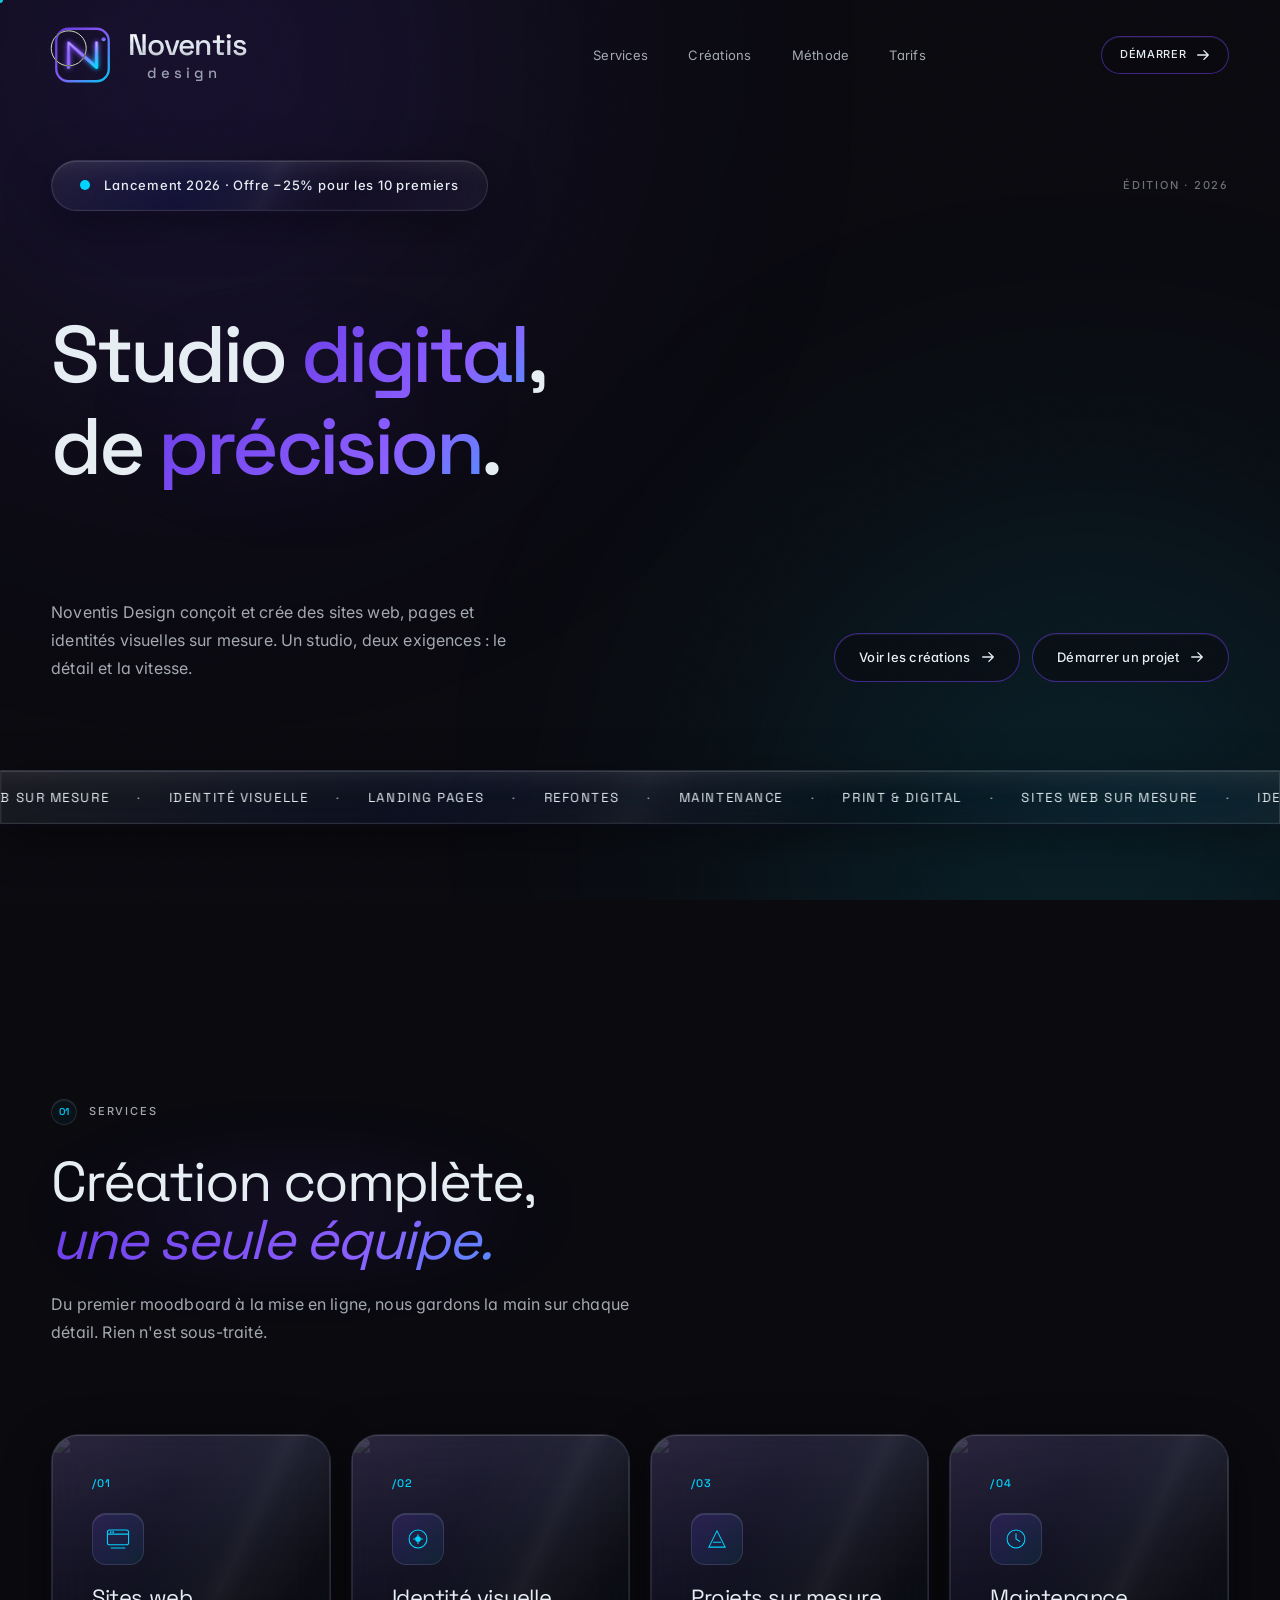
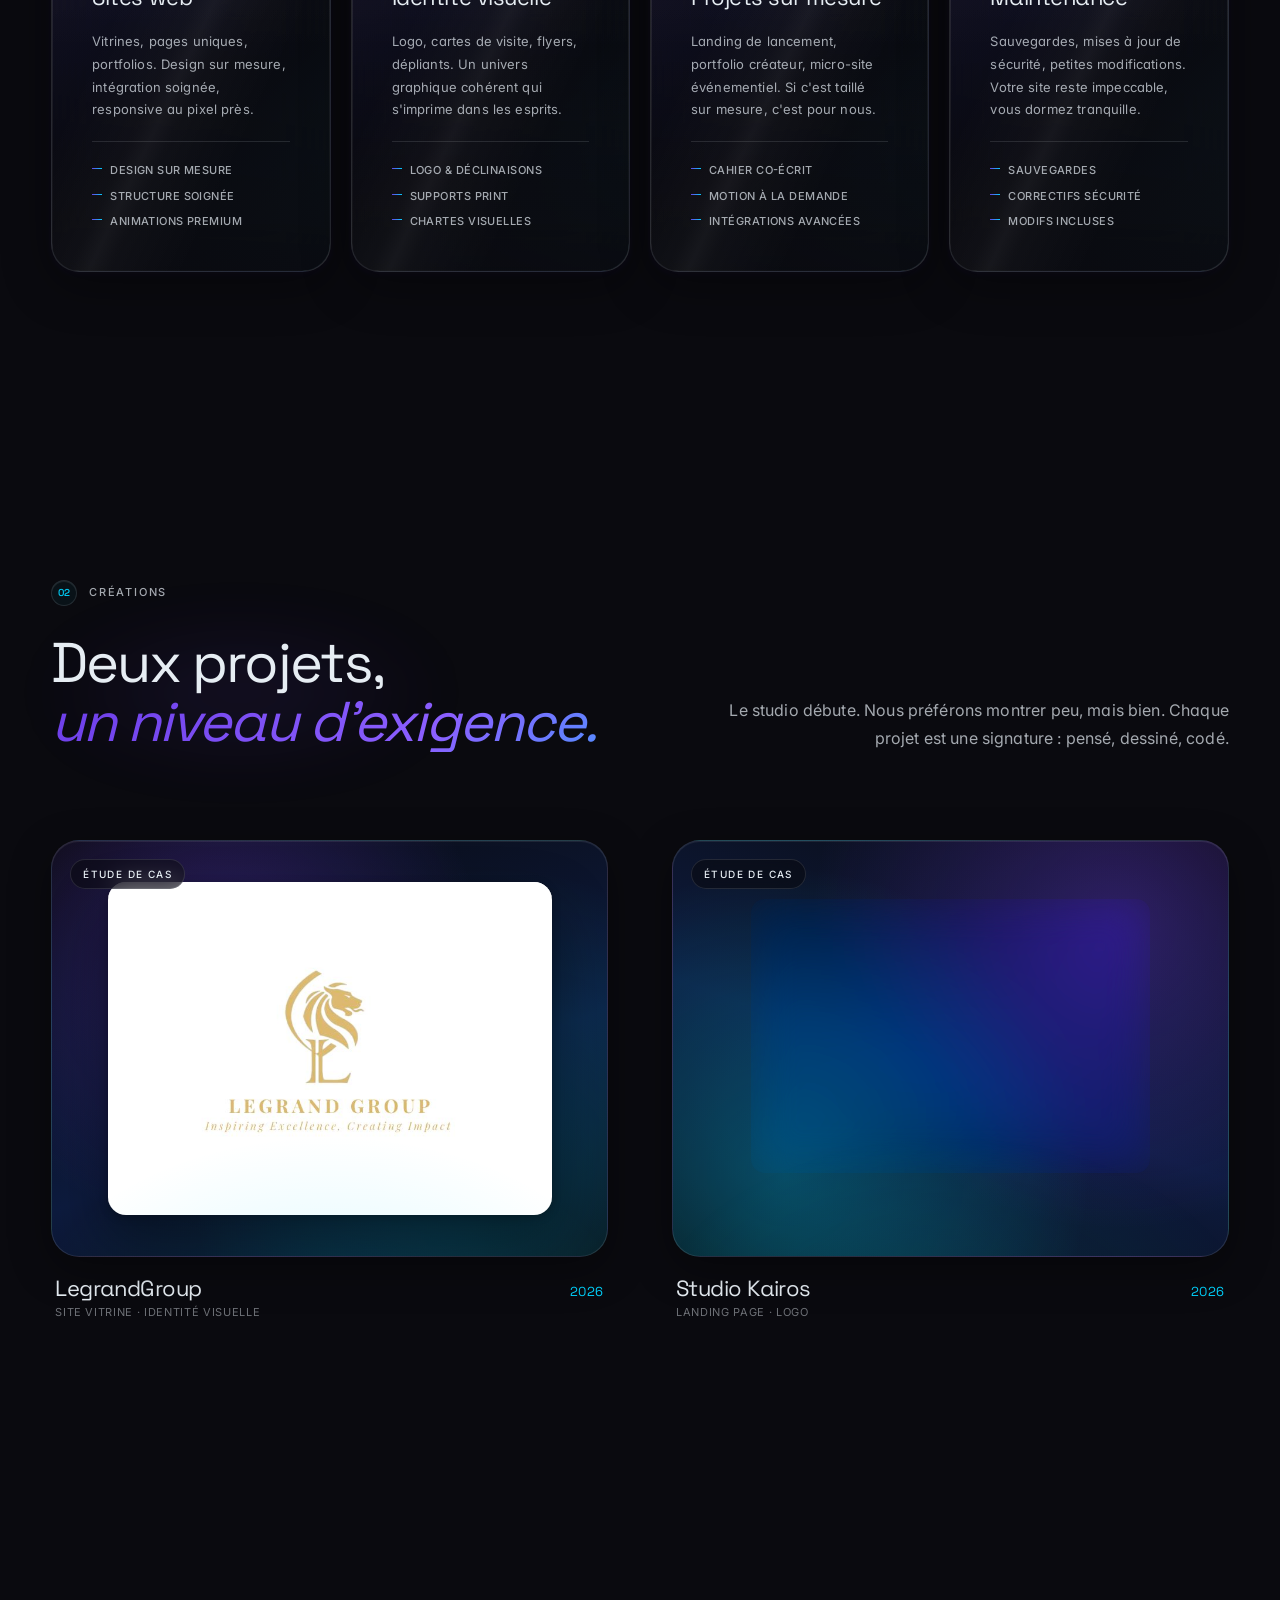
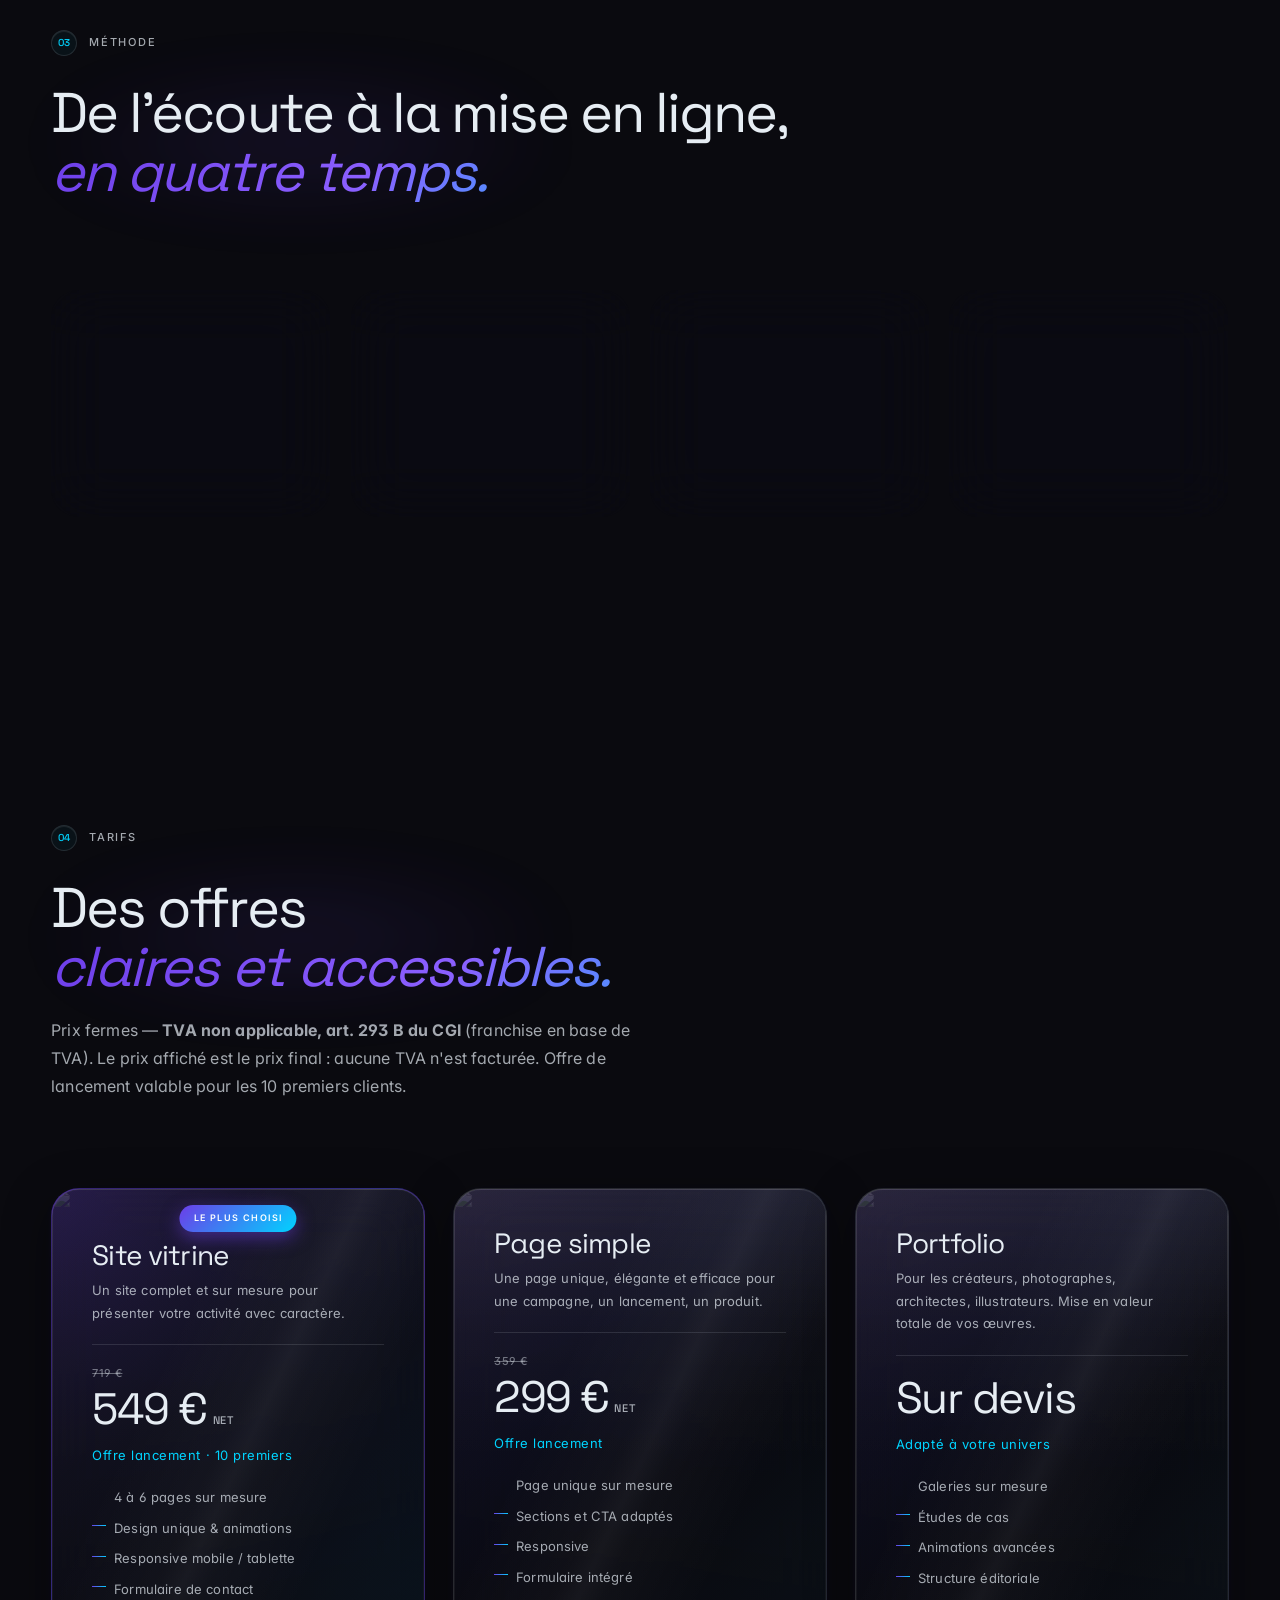
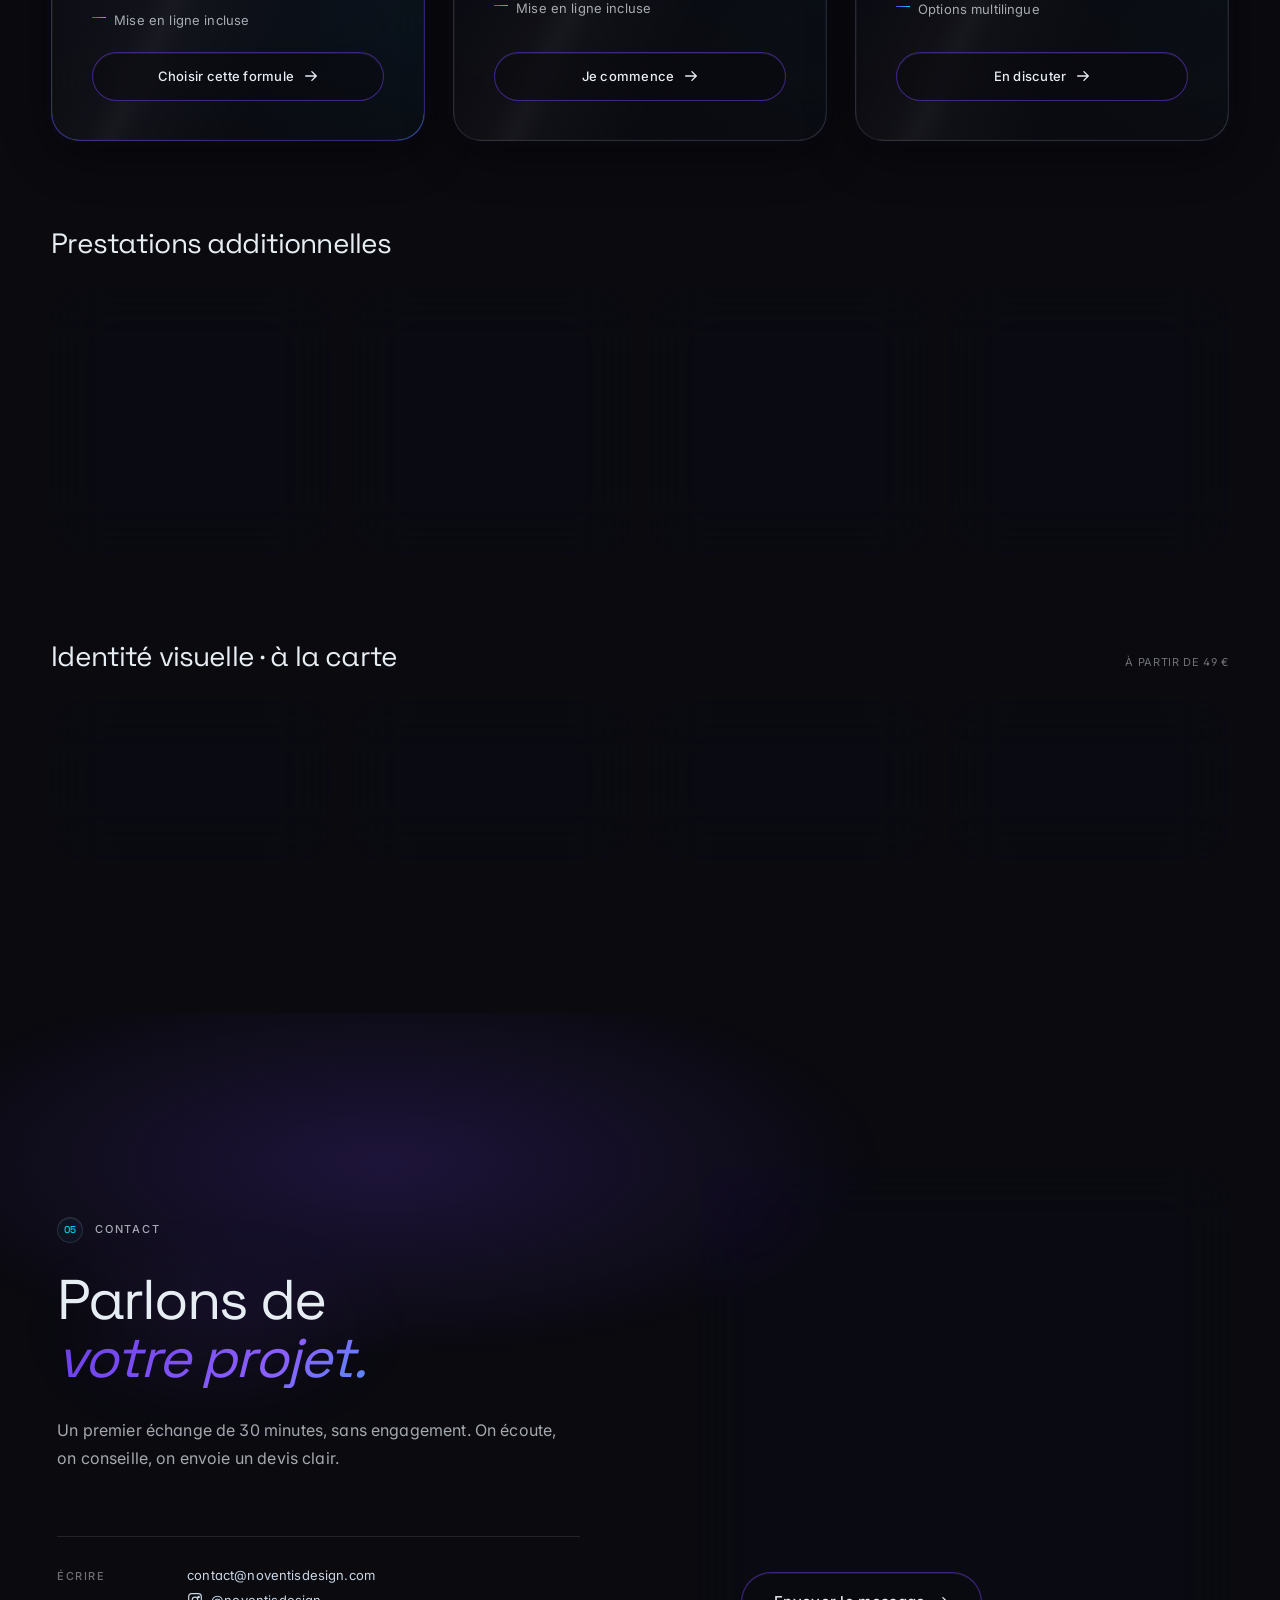
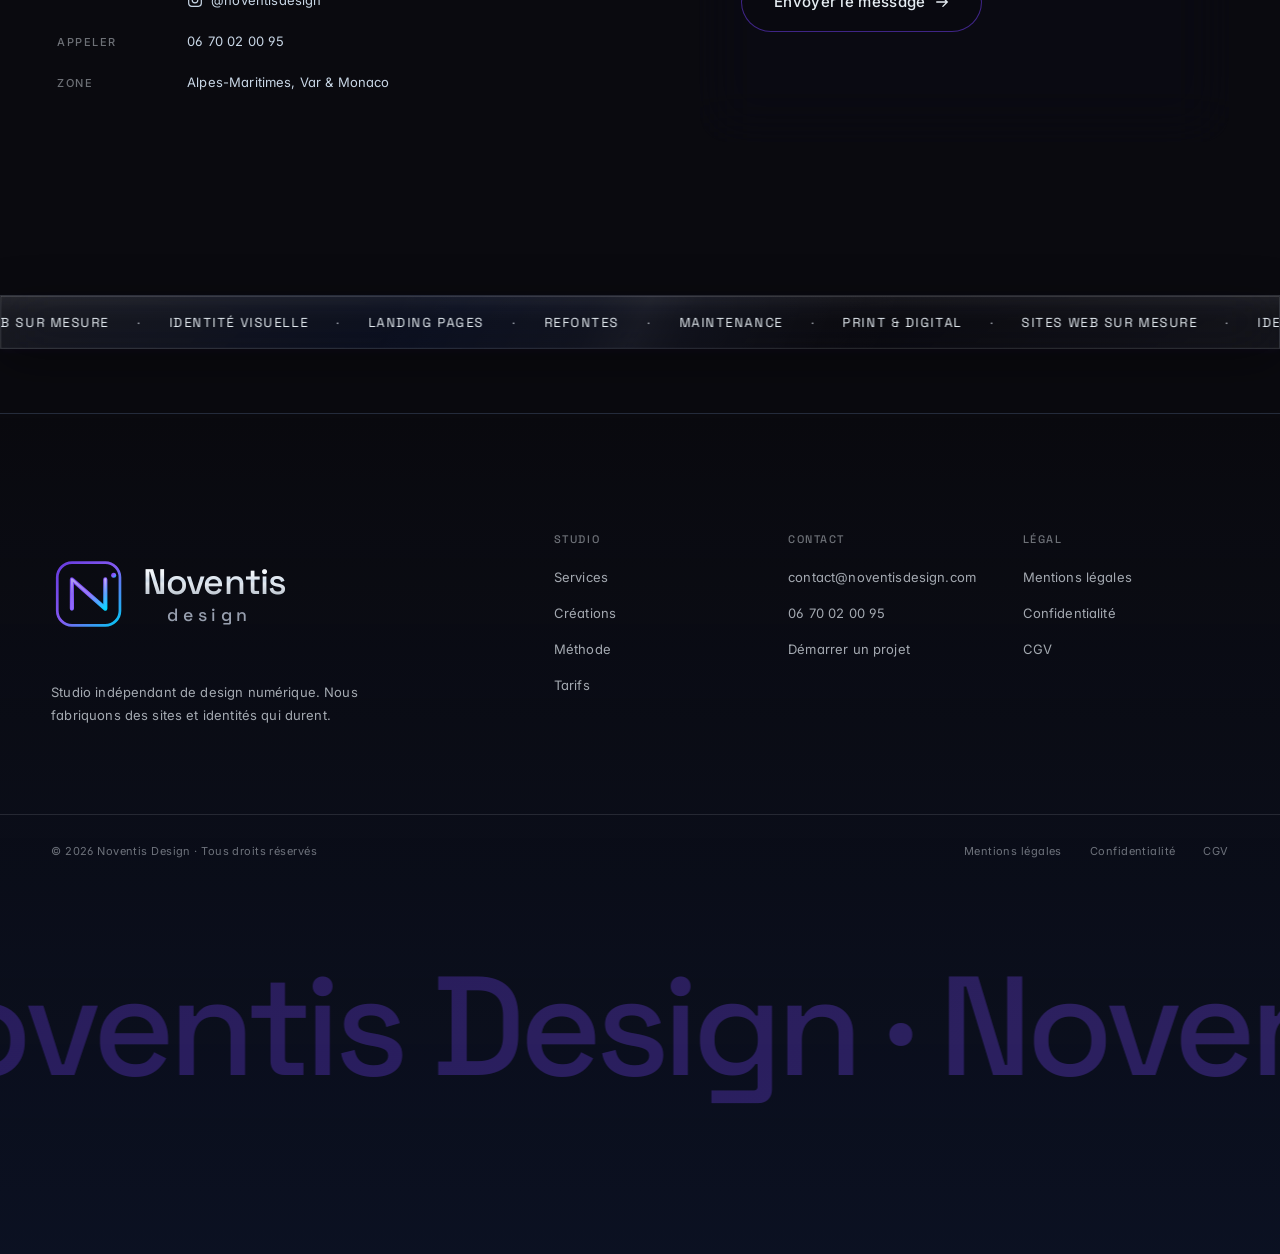
==== commit 64928f77: "SEO : balises meta ciblees Nice + Schema.org LocalBusiness + sitemap nettoye - Title et description " ====
--- a/index.html
+++ b/index.html
@@ -5,22 +5,33 @@
   <meta name="viewport" content="width=device-width, initial-scale=1, viewport-fit=cover" />
   <meta name="theme-color" content="#0a0a0f" />
 
-  <title>Noventis Design — Studio de design numérique</title>
-  <meta name="description" content="Studio de design numérique. Sites web sur mesure, identité visuelle, refonte et landing pages. Création premium pour marques ambitieuses." />
+  <title>Agence web Nice — Création de sites & identité visuelle | Noventis Design</title>
+  <meta name="description" content="Noventis Design, agence web à Nice : création de site vitrine, site internet pour artisans, identité visuelle et direction artistique. Devis gratuit." />
+  <meta name="keywords" content="agence web Nice, création site vitrine Nice, site internet artisan Nice, identité visuelle Nice, création site internet Nice, refonte site web Nice, agence digitale Nice, webdesign Nice, Noventis Design" />
+  <meta name="author" content="Noventis Design" />
+  <meta name="robots" content="index, follow, max-image-preview:large" />
+  <meta name="geo.region" content="FR-06" />
+  <meta name="geo.placename" content="Nice" />
+  <meta name="geo.position" content="43.7102;7.2620" />
+  <meta name="ICBM" content="43.7102, 7.2620" />
   <link rel="canonical" href="https://noventisdesign.com/" />
 
   <meta property="og:type" content="website" />
   <meta property="og:locale" content="fr_FR" />
+  <meta property="og:site_name" content="Noventis Design" />
   <meta property="og:url" content="https://noventisdesign.com/" />
-  <meta property="og:title" content="Noventis Design — Studio de design numérique" />
-  <meta property="og:description" content="Sites web sur mesure, identité visuelle et direction artistique pour marques ambitieuses." />
+  <meta property="og:title" content="Agence web Nice — Création de sites & identité visuelle | Noventis Design" />
+  <meta property="og:description" content="Agence web à Nice : création de site vitrine, site internet pour artisans, identité visuelle et direction artistique. Devis gratuit." />
   <meta property="og:image" content="https://noventisdesign.com/assets/images/og-cover.png" />
   <meta property="og:image:type" content="image/png" />
   <meta property="og:image:width" content="1200" />
   <meta property="og:image:height" content="630" />
-  <meta property="og:image:alt" content="Noventis Design — Agence digitale à Nice" />
+  <meta property="og:image:alt" content="Noventis Design — Agence web à Nice" />
   <meta name="twitter:card" content="summary_large_image" />
+  <meta name="twitter:title" content="Agence web Nice — Création de sites & identité visuelle | Noventis Design" />
+  <meta name="twitter:description" content="Agence web à Nice : création de site vitrine, site internet pour artisans, identité visuelle et direction artistique." />
   <meta name="twitter:image" content="https://noventisdesign.com/assets/images/og-cover.png" />
+  <meta name="twitter:image:alt" content="Noventis Design — Agence web à Nice" />
 
   <link rel="icon" href="/favicon.svg" type="image/svg+xml" />
   <link rel="apple-touch-icon" href="/apple-touch-icon.png" />
@@ -80,29 +91,133 @@
   <script type="application/ld+json">
   {
     "@context": "https://schema.org",
-    "@type": "ProfessionalService",
+    "@type": "LocalBusiness",
     "@id": "https://noventisdesign.com/#agence",
     "name": "Noventis Design",
-    "description": "Studio de design numérique : sites web sur mesure, identité visuelle, direction artistique.",
+    "legalName": "Noventis Design",
+    "alternateName": "Agence Noventis Design",
+    "description": "Agence web à Nice : création de site vitrine, site internet pour artisans, identité visuelle et direction artistique pour marques, PME et indépendants dans les Alpes-Maritimes, le Var, Monaco et toute la France.",
+    "slogan": "Des sites et des identités visuelles qui marquent.",
     "url": "https://noventisdesign.com/",
-    "telephone": "+33 6 70 02 00 95",
+    "logo": "https://noventisdesign.com/assets/images/noventis-logo.svg",
+    "image": "https://noventisdesign.com/assets/images/og-cover.png",
+    "telephone": "+33670020095",
     "email": "contact@noventisdesign.com",
     "priceRange": "€€",
+    "currenciesAccepted": "EUR",
+    "paymentAccepted": "Virement, Carte bancaire",
+    "foundingDate": "2026-04",
     "founder": { "@type": "Person", "name": "Yazid Lekbiri" },
     "address": {
       "@type": "PostalAddress",
-      "streetAddress": "Résidence Les Sylves, 5 rue Chanoine Rance-Bourrey",
+      "streetAddress": "5 rue Chanoine Rance-Bourrey",
       "addressLocality": "Nice",
       "postalCode": "06100",
       "addressRegion": "Alpes-Maritimes",
       "addressCountry": "FR"
     },
+    "geo": {
+      "@type": "GeoCoordinates",
+      "latitude": 43.7102,
+      "longitude": 7.2620
+    },
+    "openingHoursSpecification": [
+      {
+        "@type": "OpeningHoursSpecification",
+        "dayOfWeek": ["Monday", "Tuesday", "Wednesday", "Thursday", "Friday"],
+        "opens": "09:00",
+        "closes": "18:00"
+      }
+    ],
     "areaServed": [
-      { "@type": "Country", "name": "France" },
       { "@type": "AdministrativeArea", "name": "Alpes-Maritimes" },
       { "@type": "AdministrativeArea", "name": "Var" },
-      { "@type": "AdministrativeArea", "name": "Monaco" }
-    ]
+      { "@type": "Country", "name": "Monaco" },
+      { "@type": "Country", "name": "France" }
+    ],
+    "knowsAbout": [
+      "Création de site internet",
+      "Site vitrine",
+      "Site internet pour artisan",
+      "Identité visuelle",
+      "Refonte de site web",
+      "Direction artistique",
+      "Webdesign",
+      "Landing page"
+    ],
+    "sameAs": [
+      "https://www.instagram.com/noventisdesign/"
+    ],
+    "contactPoint": {
+      "@type": "ContactPoint",
+      "telephone": "+33670020095",
+      "email": "contact@noventisdesign.com",
+      "contactType": "customer support",
+      "areaServed": "FR",
+      "availableLanguage": ["French", "English"]
+    },
+    "hasOfferCatalog": {
+      "@type": "OfferCatalog",
+      "name": "Services Noventis Design",
+      "itemListElement": [
+        {
+          "@type": "Offer",
+          "itemOffered": {
+            "@type": "Service",
+            "name": "Création de site vitrine à Nice",
+            "description": "Site vitrine sur mesure pour PME, indépendants et marques à Nice et sur la Côte d'Azur.",
+            "areaServed": { "@type": "City", "name": "Nice" }
+          }
+        },
+        {
+          "@type": "Offer",
+          "itemOffered": {
+            "@type": "Service",
+            "name": "Site internet pour artisan à Nice",
+            "description": "Sites internet dédiés aux artisans : vitrine professionnelle, prise de contact et référencement local.",
+            "areaServed": { "@type": "City", "name": "Nice" }
+          }
+        },
+        {
+          "@type": "Offer",
+          "itemOffered": {
+            "@type": "Service",
+            "name": "Identité visuelle à Nice",
+            "description": "Création d'identité visuelle complète : logo, palette, typographies, charte graphique.",
+            "areaServed": { "@type": "City", "name": "Nice" }
+          }
+        },
+        {
+          "@type": "Offer",
+          "itemOffered": {
+            "@type": "Service",
+            "name": "Refonte de site web",
+            "description": "Refonte complète de sites existants : design, performance, SEO et expérience utilisateur."
+          }
+        },
+        {
+          "@type": "Offer",
+          "itemOffered": {
+            "@type": "Service",
+            "name": "Landing page premium",
+            "description": "Landing pages à forte conversion pour campagnes, lancements et acquisition."
+          }
+        }
+      ]
+    }
+  }
+  </script>
+
+  <script type="application/ld+json">
+  {
+    "@context": "https://schema.org",
+    "@type": "WebSite",
+    "@id": "https://noventisdesign.com/#website",
+    "url": "https://noventisdesign.com/",
+    "name": "Noventis Design",
+    "description": "Agence web à Nice — création de sites, identité visuelle et direction artistique.",
+    "inLanguage": "fr-FR",
+    "publisher": { "@id": "https://noventisdesign.com/#agence" }
   }
   </script>
 </head>
--- a/css/style.css
+++ b/css/style.css
@@ -1345,7 +1345,12 @@
 .plan--hero::before {
   content: "";
   position: absolute;
-  inset: -1px;
+  /* iOS Safari resolvait mal `inset: -1px` combine avec mask-composite */
+  /* → on explicite la taille via calc(100% + 2px) */
+  top: -1px;
+  left: -1px;
+  width: calc(100% + 2px);
+  height: calc(100% + 2px);
   border-radius: inherit;
   padding: 1px;
   background: var(--grad-rich);
@@ -1424,10 +1429,10 @@
   text-transform: uppercase;
 }
 .plan__price-tag {
-  font-size: var(--fs-xs);
+  font-size: var(--fs-sm);
   color: var(--cyan);
   letter-spacing: 0.04em;
-  margin-top: 6px;
+  margin-top: 10px;
 }
 .plan__list {
   display: flex;
@@ -1452,6 +1457,7 @@
   height: 1px;
   background: var(--grad);
 }
+.plan__list li:first-child::before { display: none; }
 
 /* --- Prestations additionnelles (Claude Code-gérables) ----------------- */
 .prestations-head {
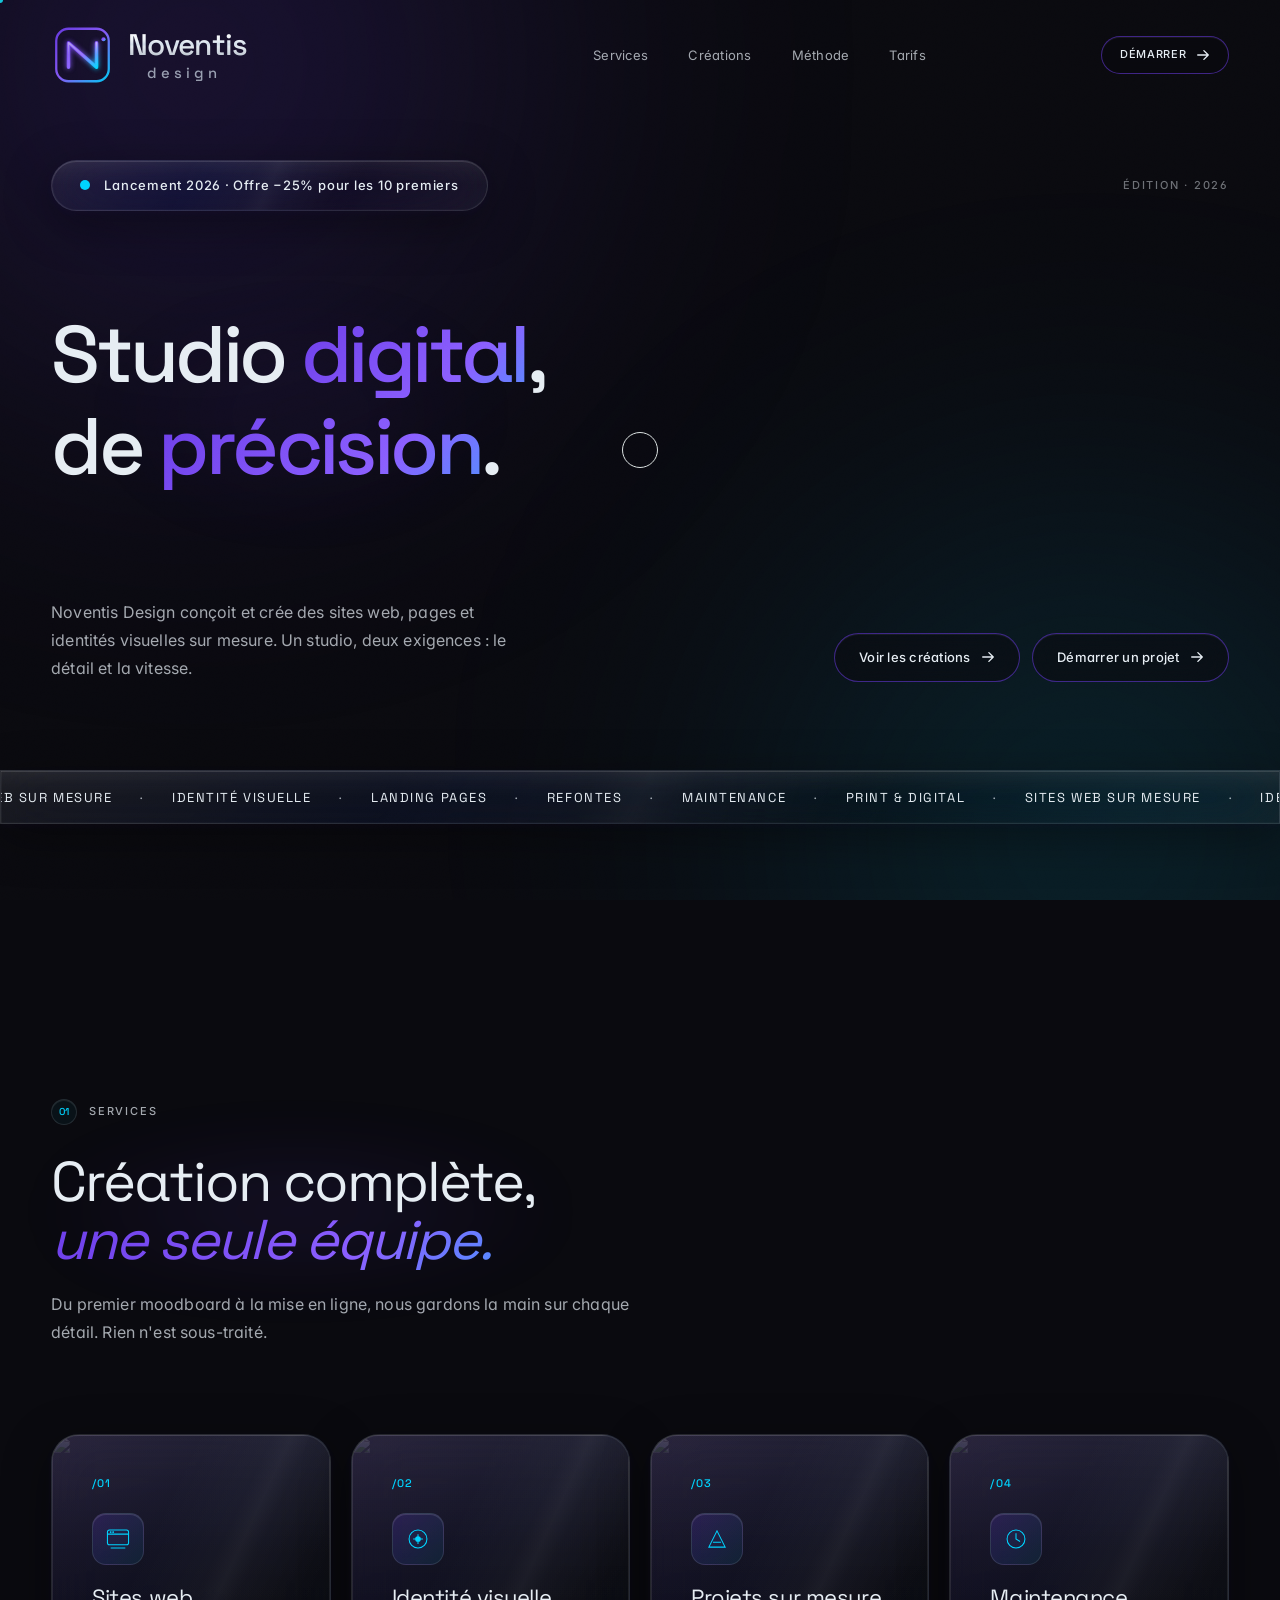
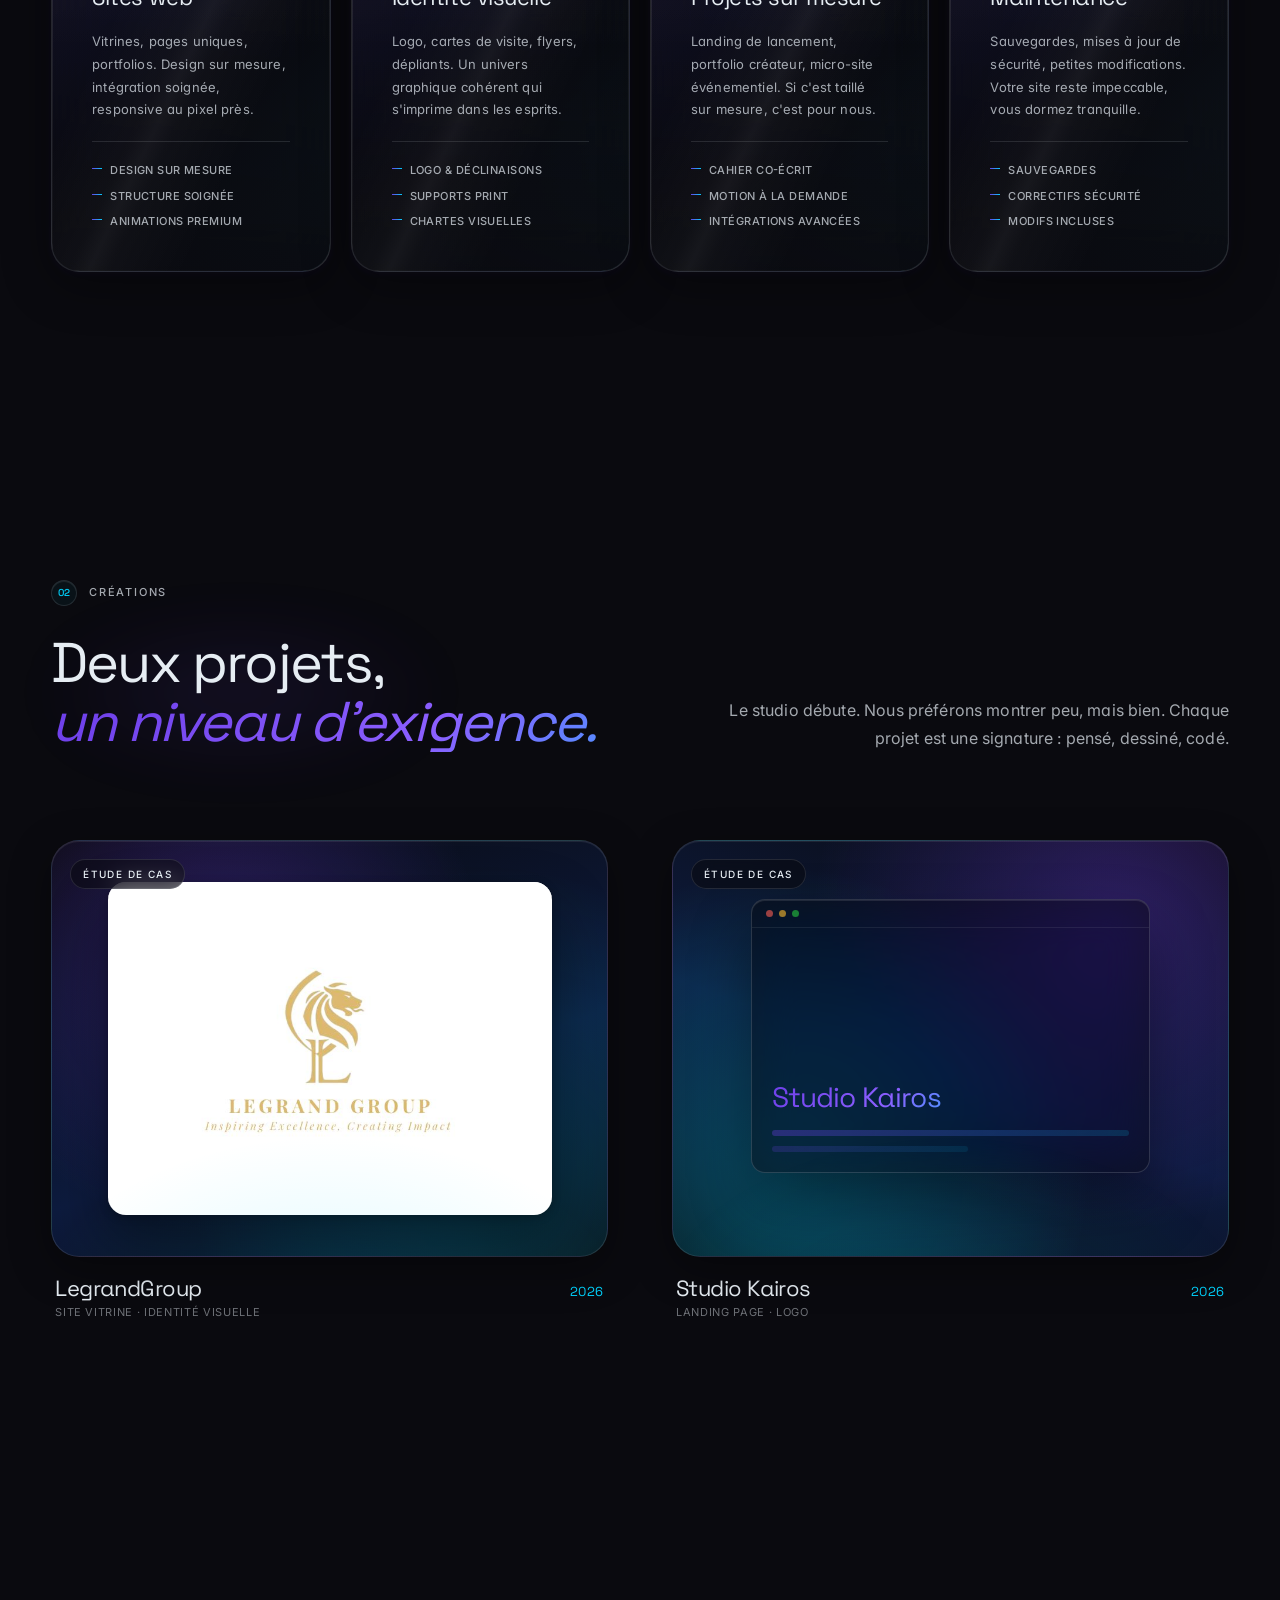
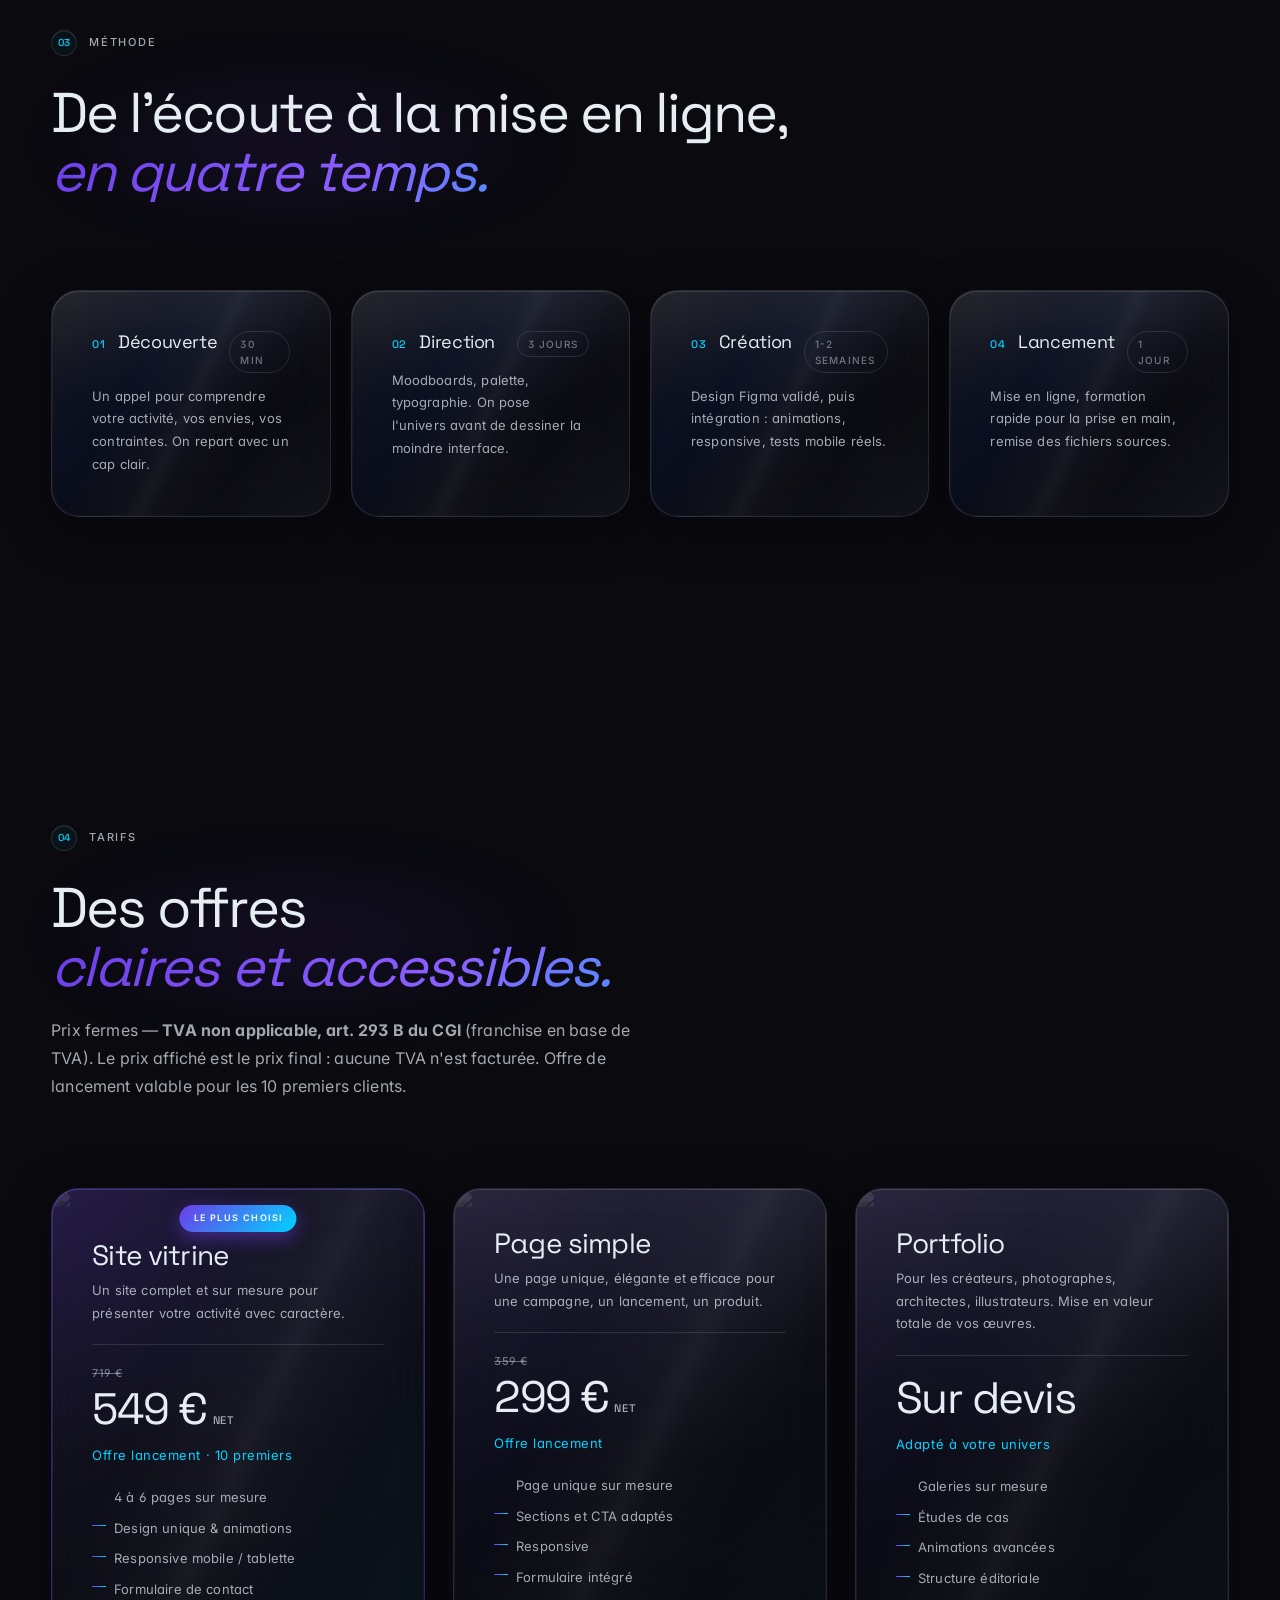
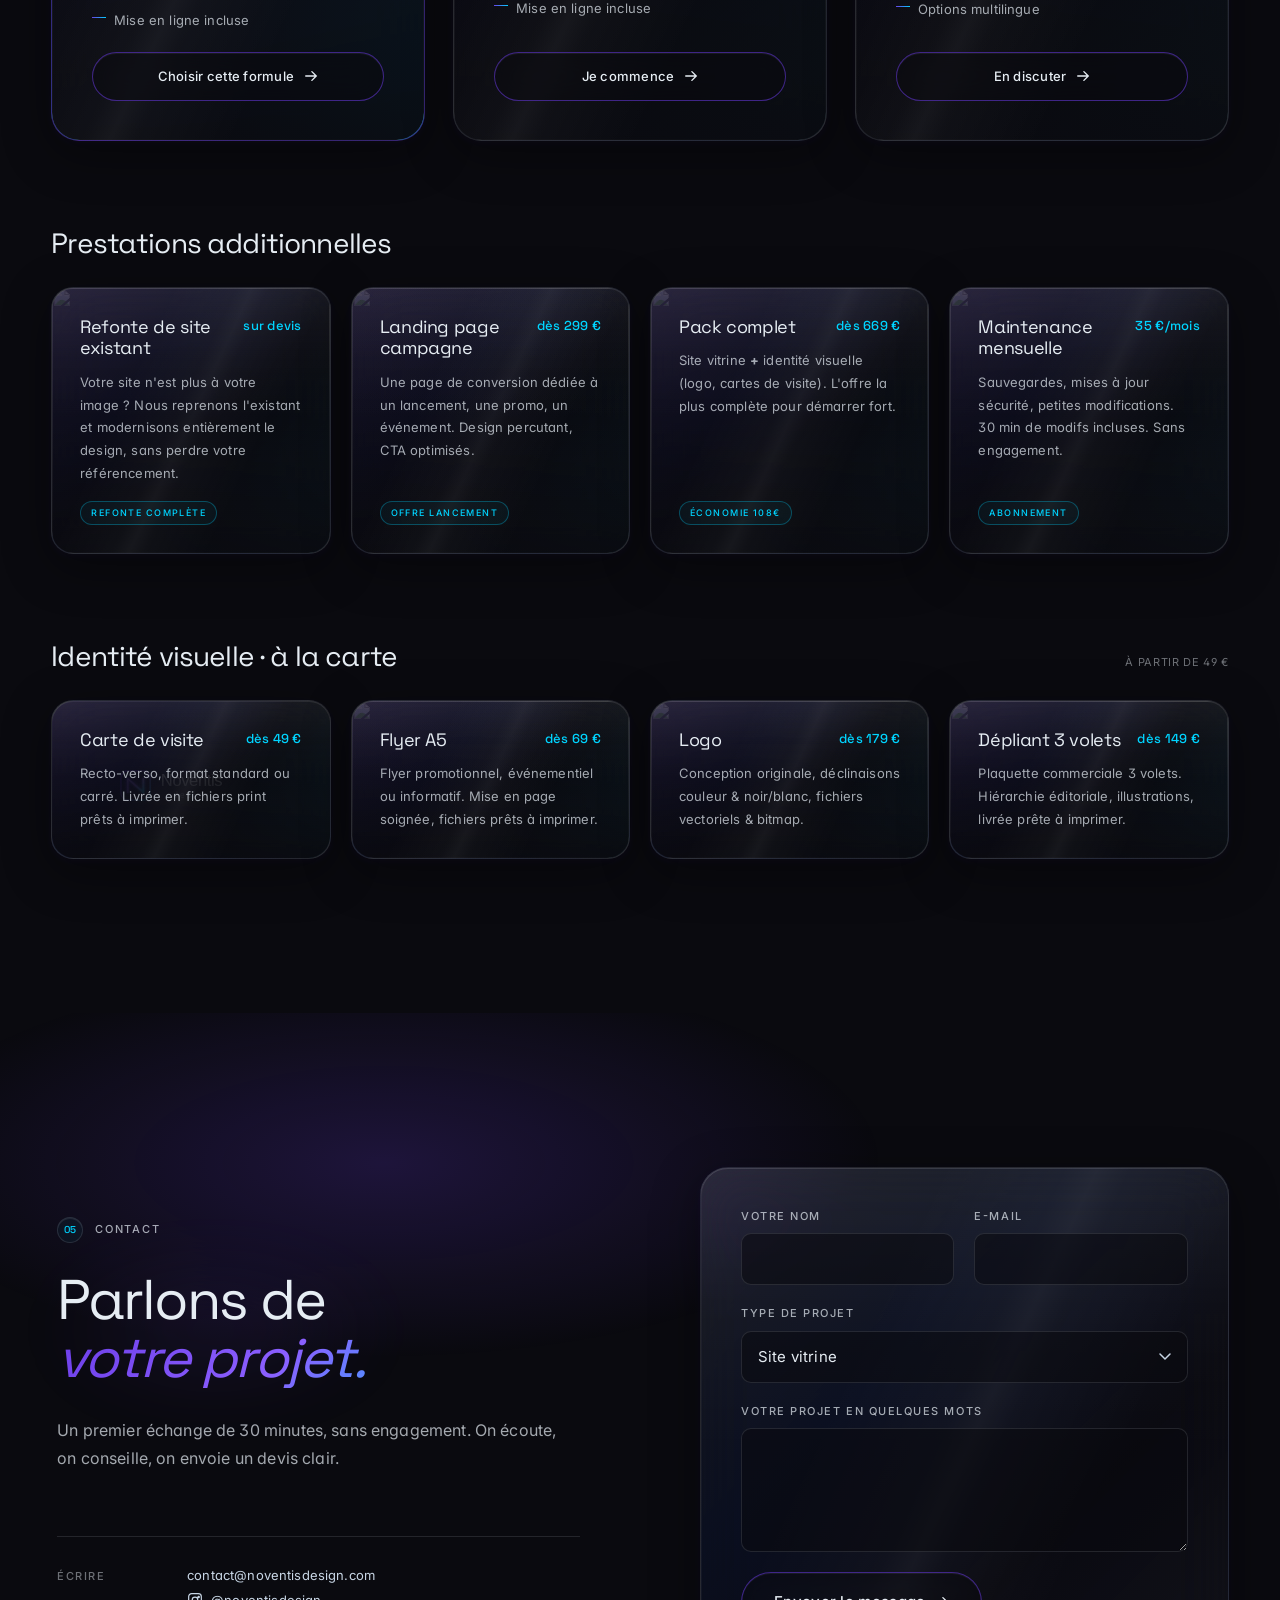
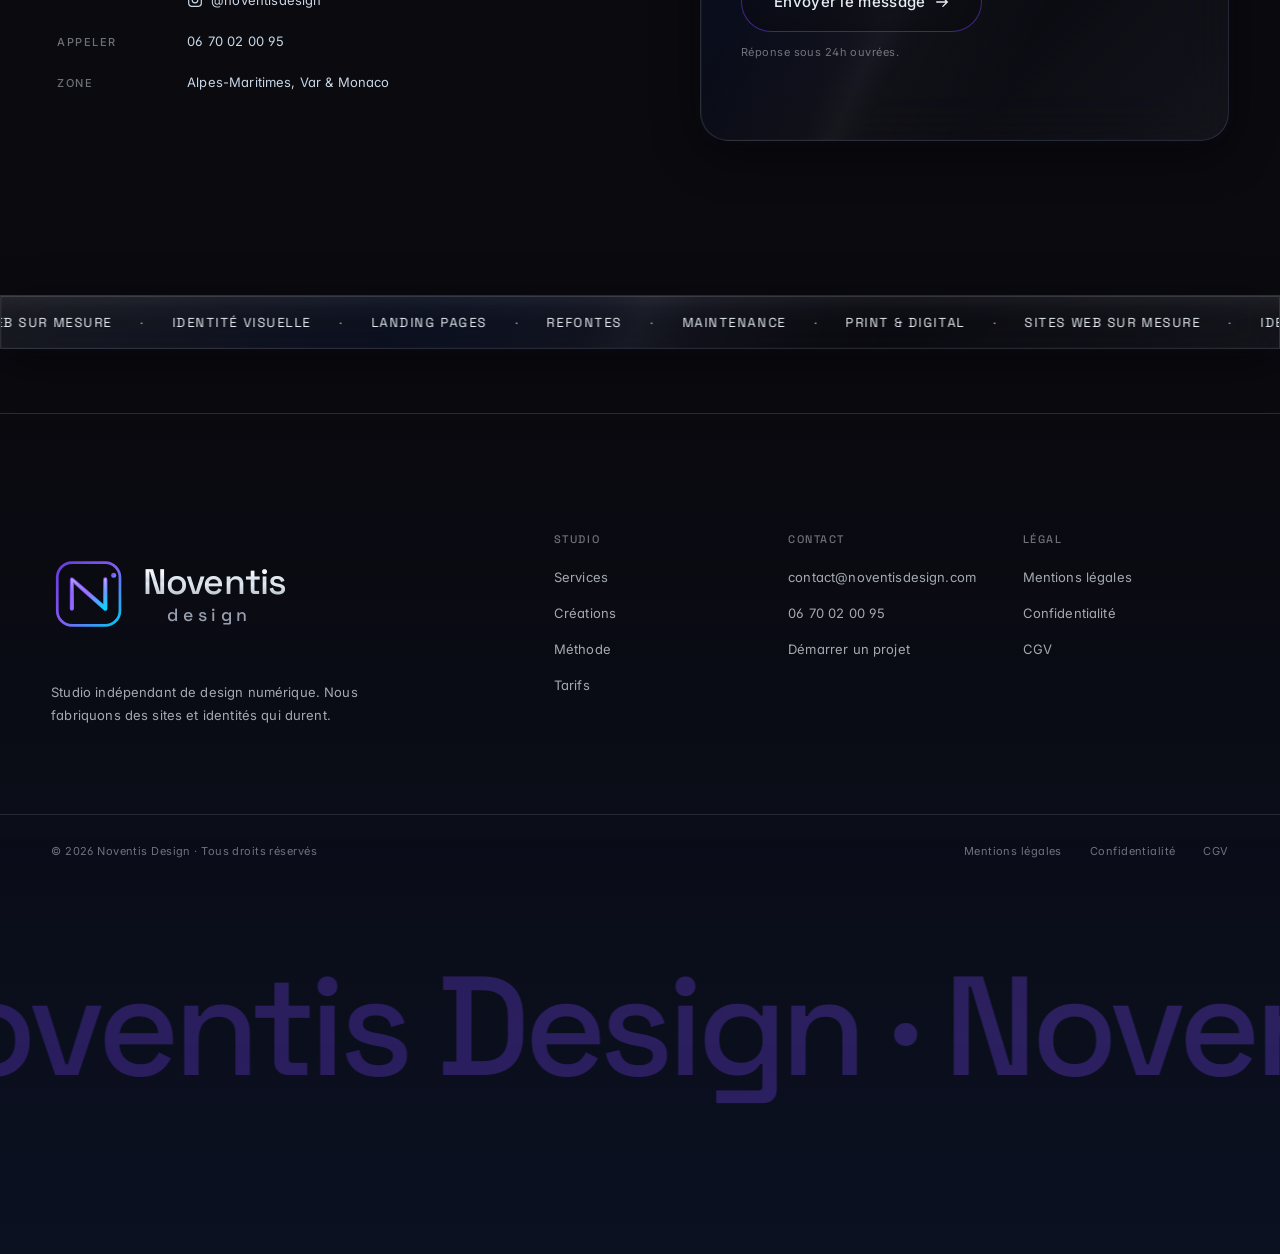
==== commit a2022a42: "SEO : ajout page Facebook dans le sameAs du JSON-LD LocalBusiness Relie officiellement le site a la " ====
--- a/index.html
+++ b/index.html
@@ -146,7 +146,8 @@
       "Landing page"
     ],
     "sameAs": [
-      "https://www.instagram.com/noventisdesign/"
+      "https://www.instagram.com/noventisdesign/",
+      "https://www.facebook.com/profile.php?id=61567433043857"
     ],
     "contactPoint": {
       "@type": "ContactPoint",
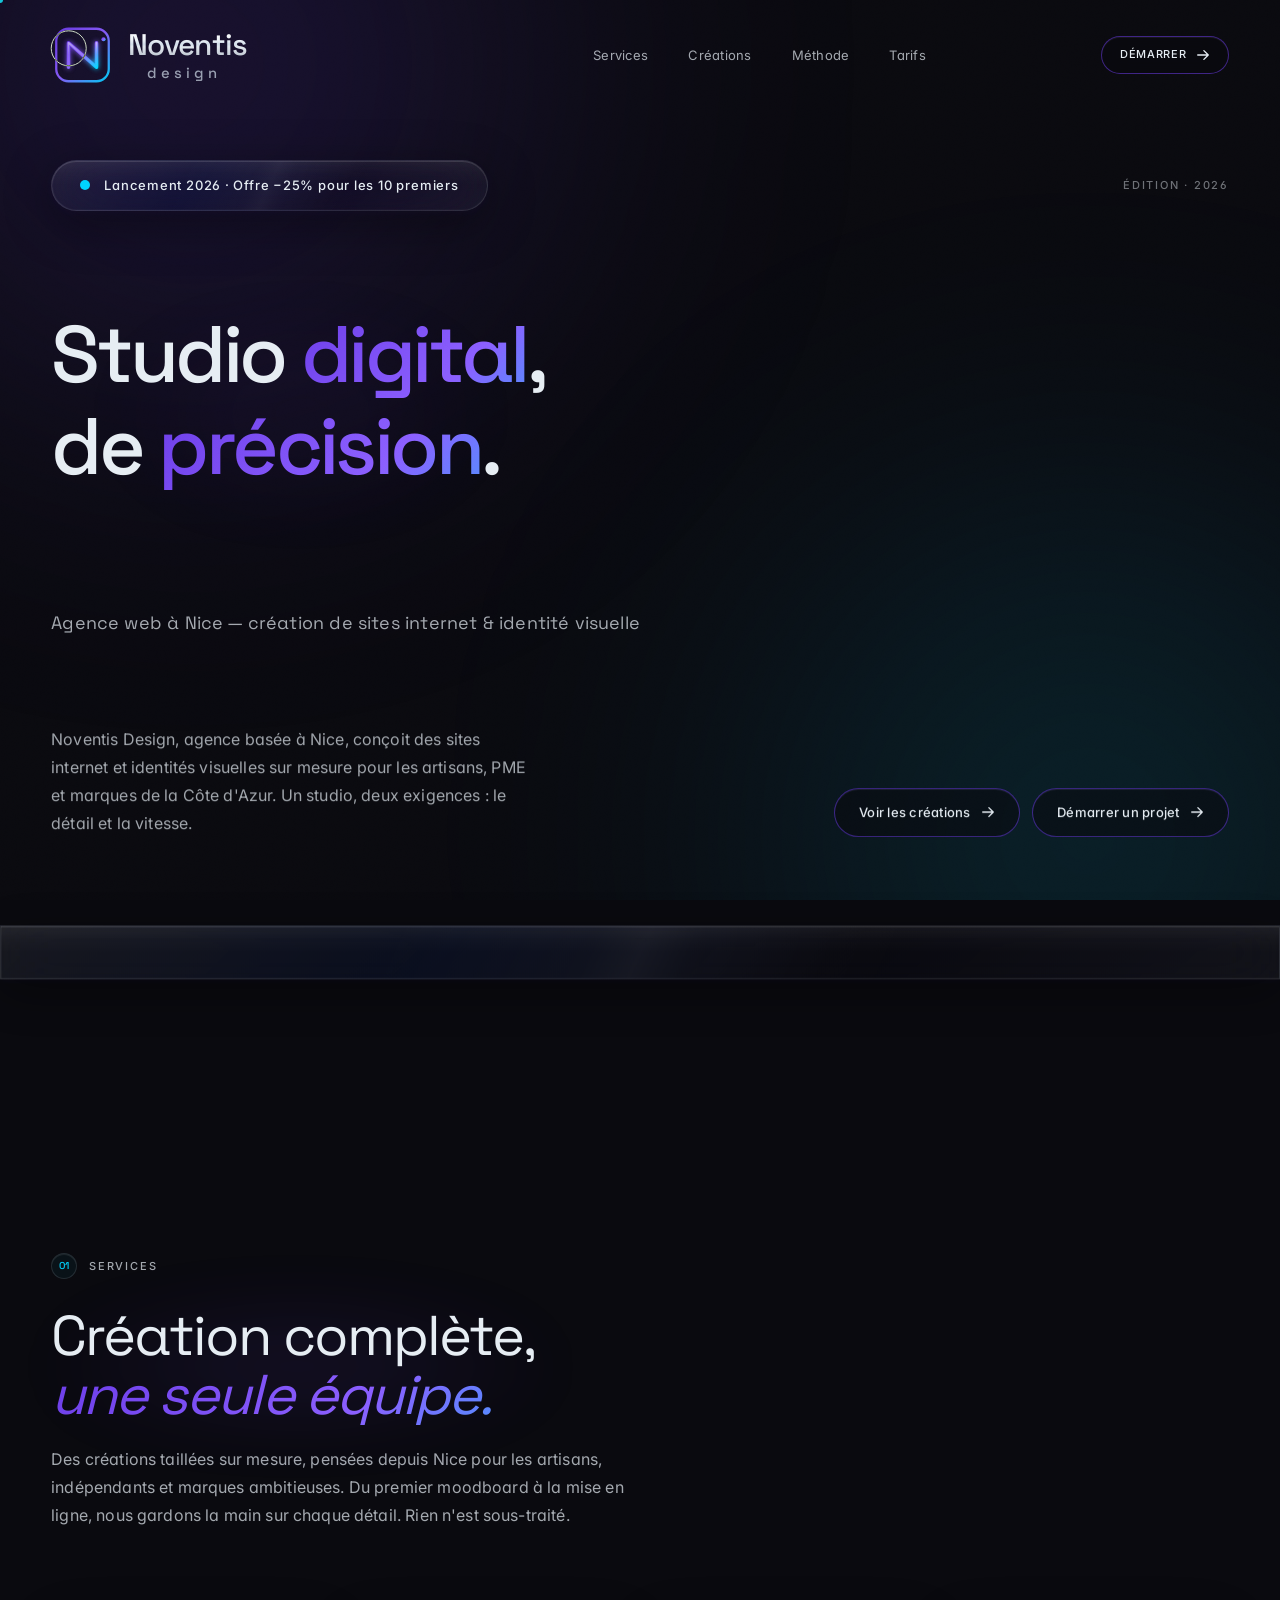
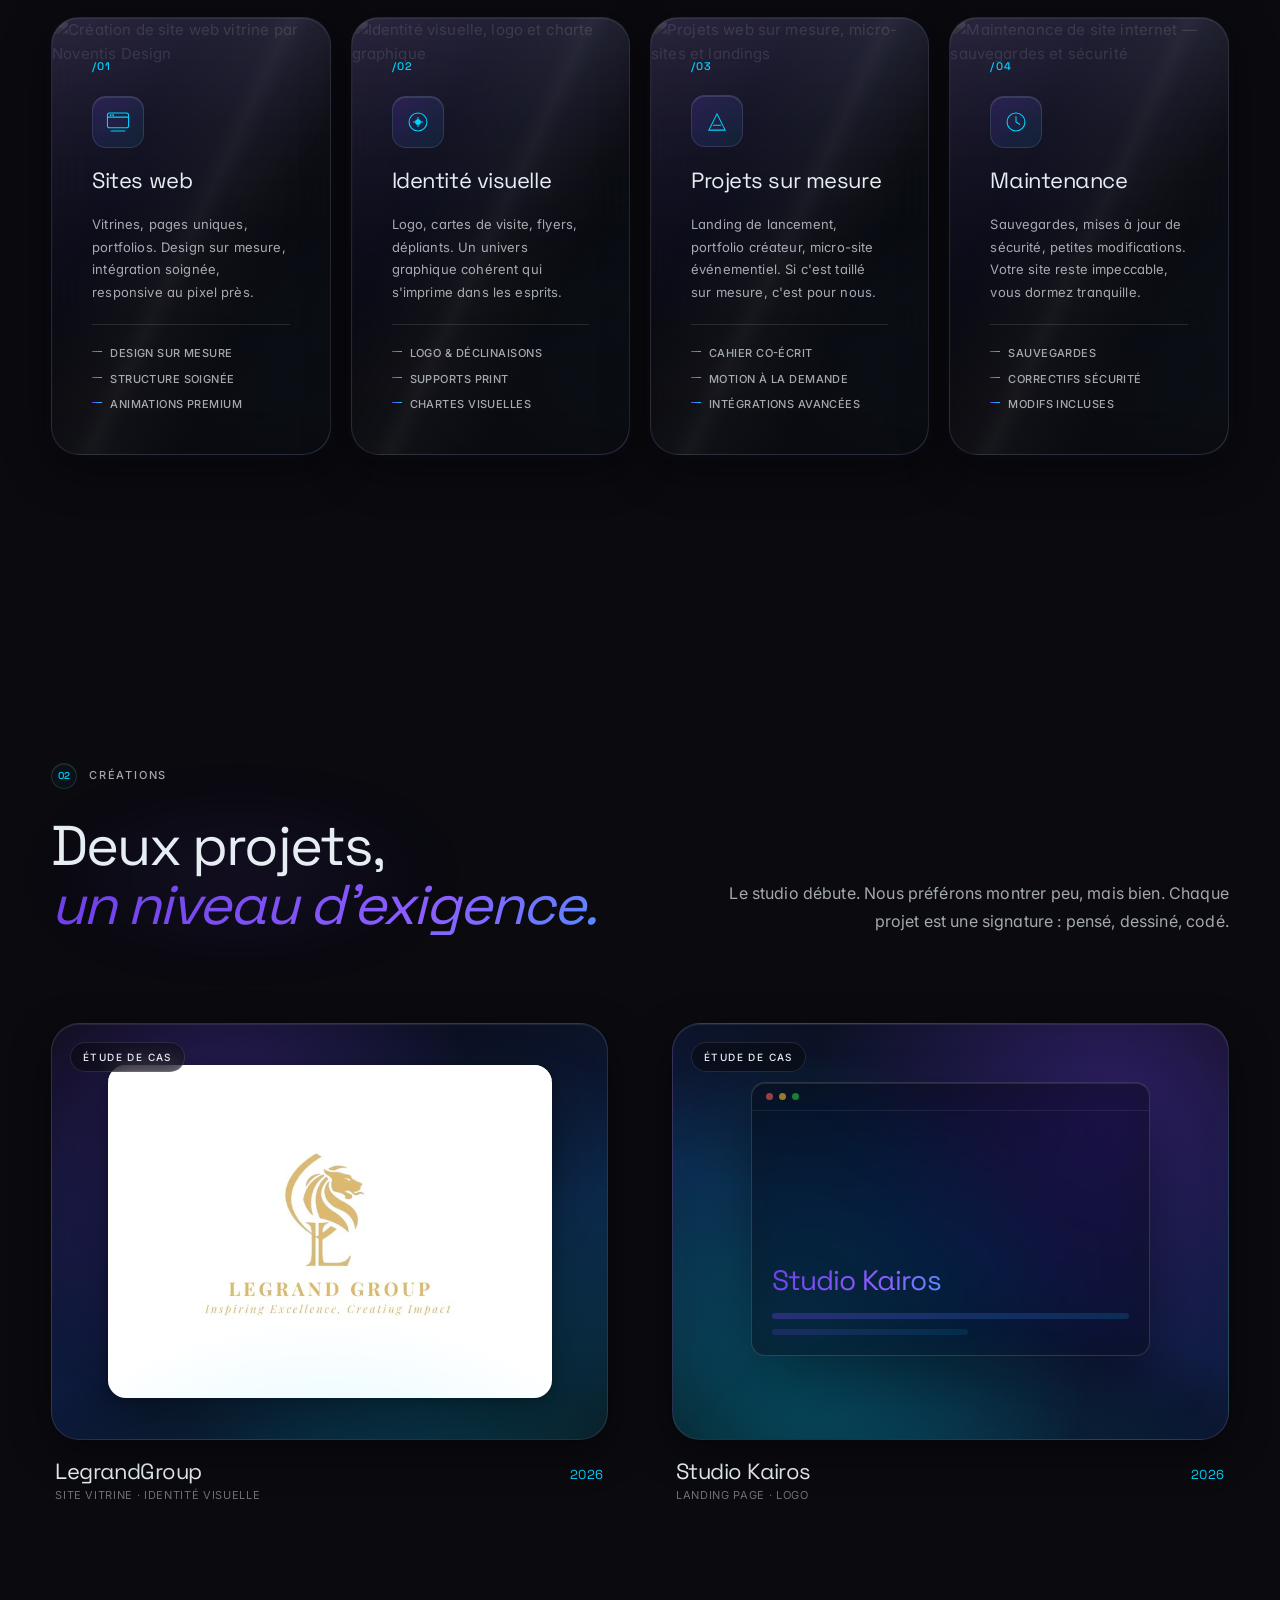
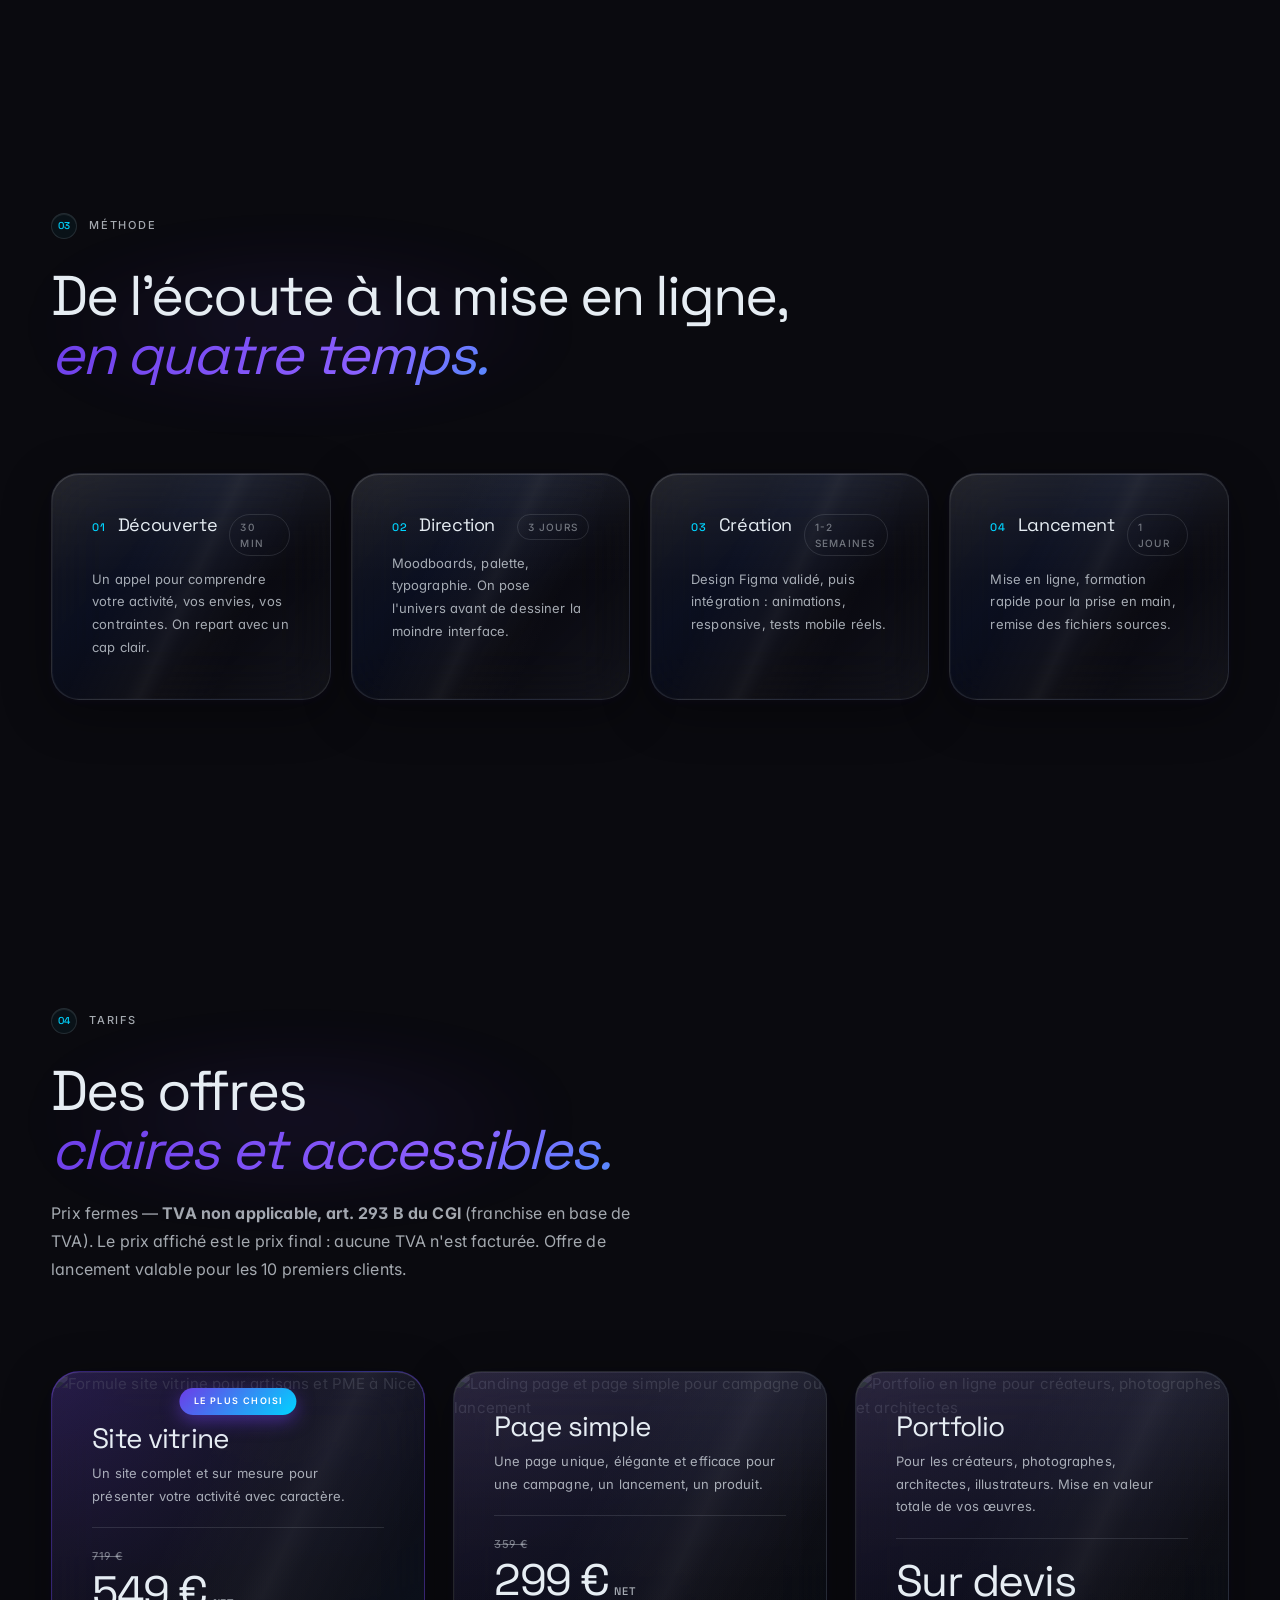
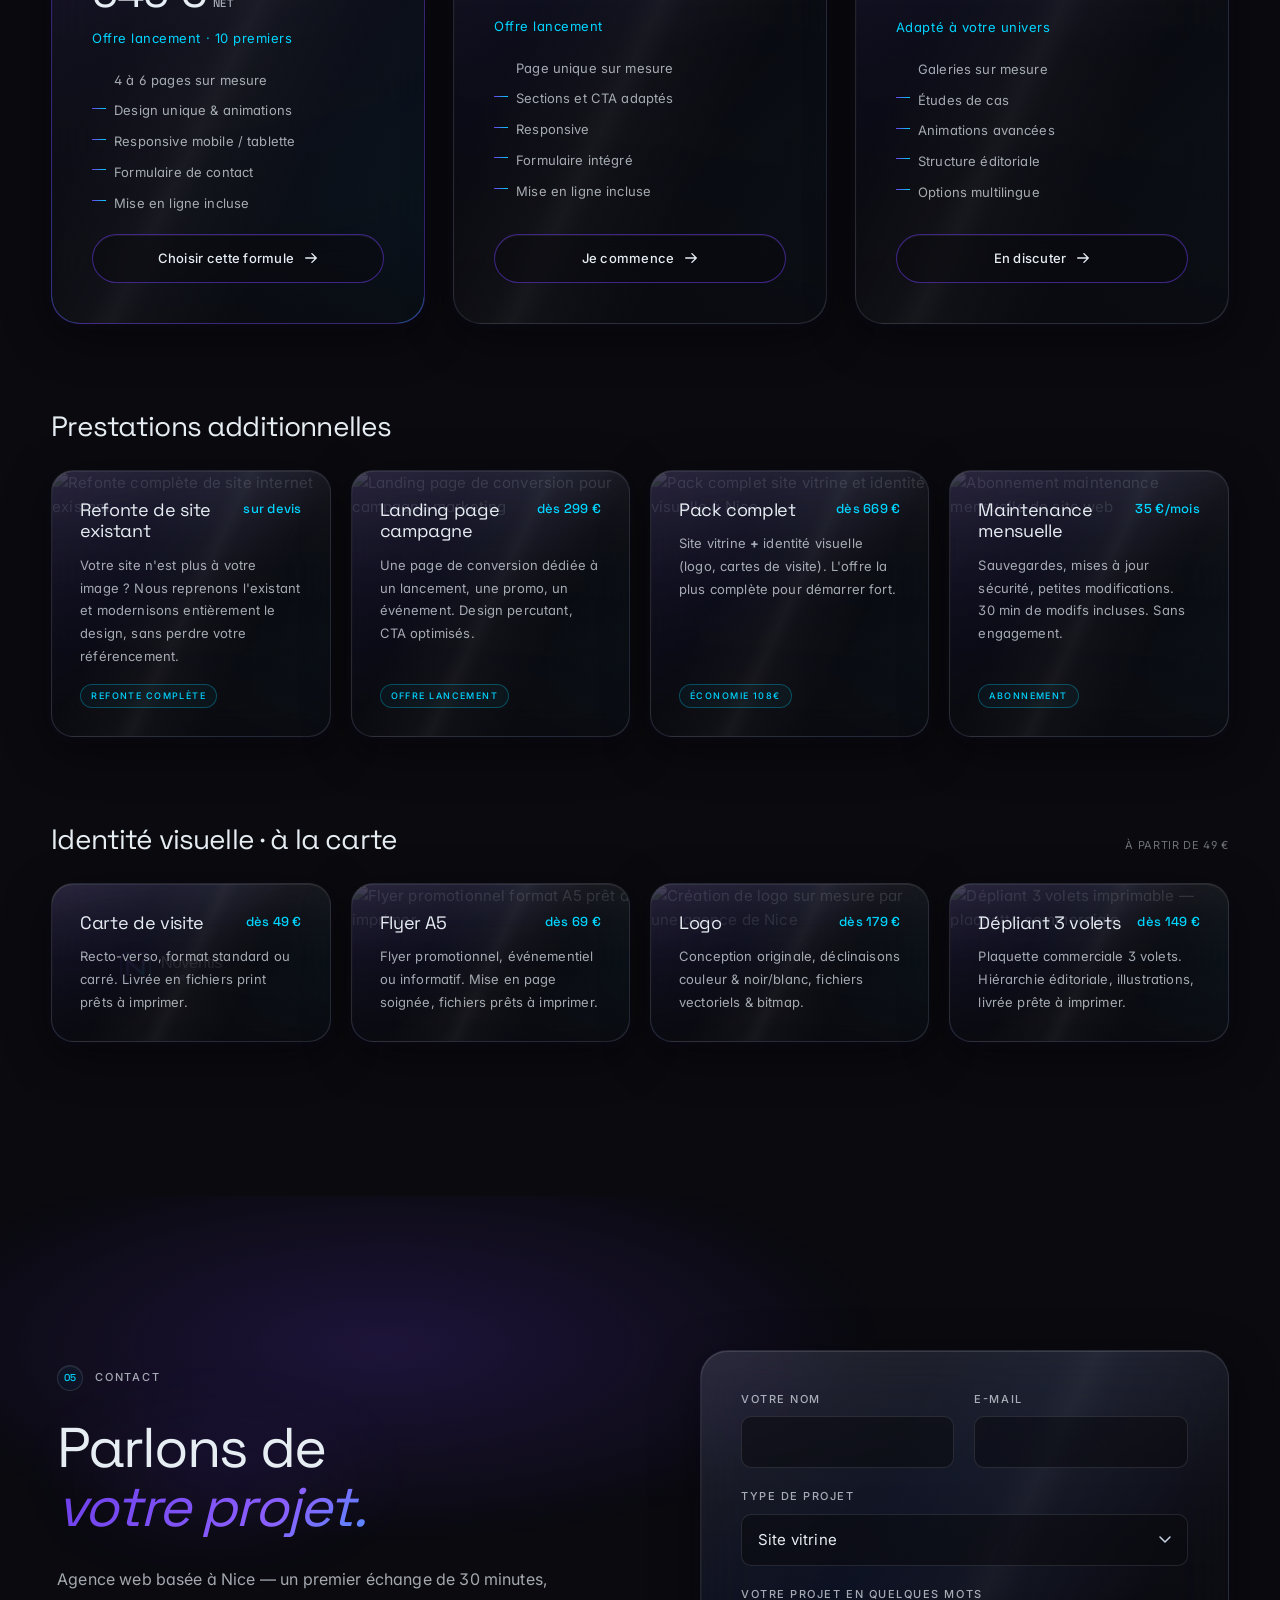
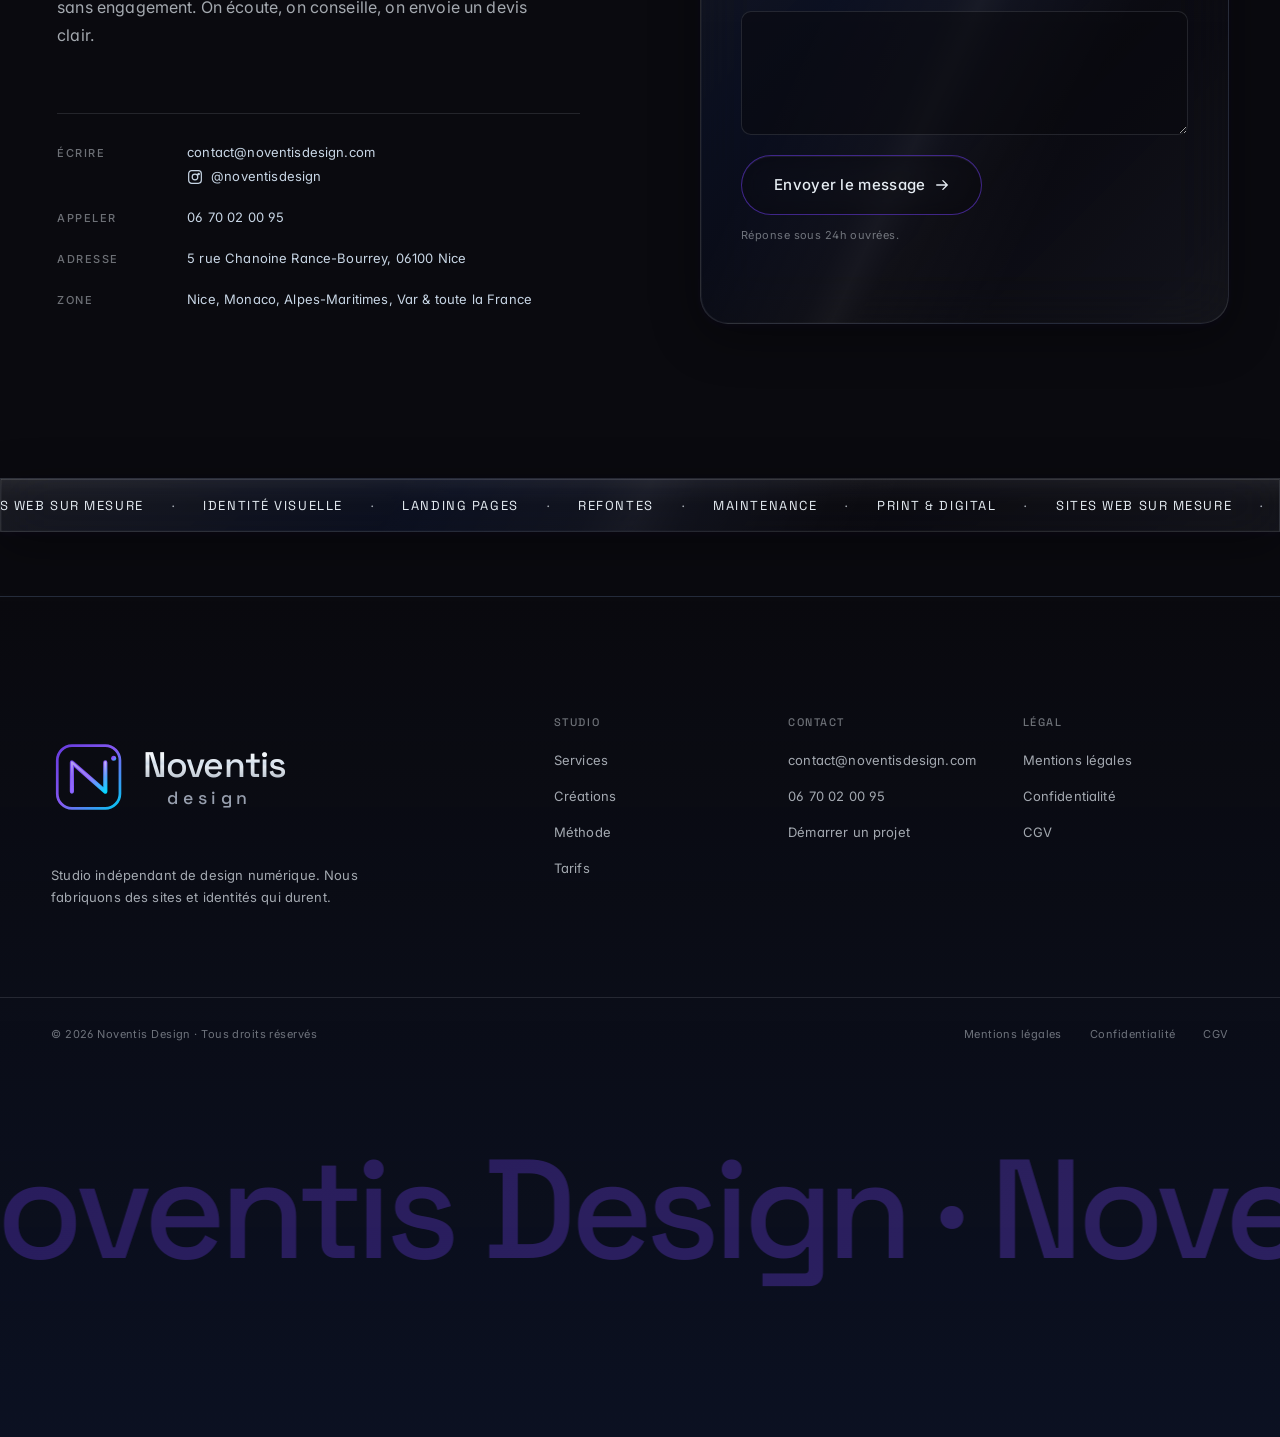
==== commit 82681d59: "SEO : injection "Nice" dans le contenu visible, alt text sur 15 images,   H2 secondaire, manifest al" ====
--- a/index.html
+++ b/index.html
@@ -348,9 +348,11 @@
           de <span class="gradient-text">précision</span>.
         </h1>
 
+        <h2 class="hero__subtitle">Agence web à Nice — création de sites internet &amp; identité visuelle</h2>
+
         <div class="hero__foot">
           <p class="hero__lede">
-            Noventis Design conçoit et crée des sites web, pages et identités visuelles sur mesure. Un studio, deux exigences&nbsp;: le détail et la vitesse.
+            Noventis Design, agence basée à Nice, conçoit des sites internet et identités visuelles sur mesure pour les artisans, PME et marques de la Côte d'Azur. Un studio, deux exigences&nbsp;: le détail et la vitesse.
           </p>
           <div class="hero__ctas">
             <a href="#creations" class="btn btn--primary" data-magnetic>
@@ -383,13 +385,13 @@
         <header class="section-head">
           <p class="eyebrow"><span class="eyebrow__num">01</span> Services</p>
           <h2 id="services-h" class="glow-title">Création complète, <span class="gradient-text">une seule équipe.</span></h2>
-          <p class="section-head__lede">Du premier moodboard à la mise en ligne, nous gardons la main sur chaque détail. Rien n'est sous-traité.</p>
+          <p class="section-head__lede">Des créations taillées sur mesure, pensées depuis Nice pour les artisans, indépendants et marques ambitieuses. Du premier moodboard à la mise en ligne, nous gardons la main sur chaque détail. Rien n'est sous-traité.</p>
         </header>
 
         <ul class="cards" data-cascade>
           <li class="card card--img glass" data-tilt>
             <div class="card__bg" aria-hidden="true">
-              <img src="https://images.unsplash.com/photo-1460925895917-afdab827c52f?w=900&q=70&auto=format&fit=crop" alt="" loading="lazy" decoding="async" />
+              <img src="https://images.unsplash.com/photo-1460925895917-afdab827c52f?w=900&q=70&auto=format&fit=crop" alt="Création de site web vitrine par Noventis Design" loading="lazy" decoding="async" />
             </div>
             <span class="card__glow"></span>
             <span class="card__num">/01</span>
@@ -412,7 +414,7 @@
 
           <li class="card card--img glass" data-tilt>
             <div class="card__bg" aria-hidden="true">
-              <img src="https://images.unsplash.com/photo-1626785774573-4b799315345d?w=900&q=70&auto=format&fit=crop" alt="" loading="lazy" decoding="async" />
+              <img src="https://images.unsplash.com/photo-1626785774573-4b799315345d?w=900&q=70&auto=format&fit=crop" alt="Identité visuelle, logo et charte graphique" loading="lazy" decoding="async" />
             </div>
             <span class="card__glow"></span>
             <span class="card__num">/02</span>
@@ -434,7 +436,7 @@
 
           <li class="card card--img glass" data-tilt>
             <div class="card__bg" aria-hidden="true">
-              <img src="https://images.unsplash.com/photo-1558655146-9f40138edfeb?w=900&q=70&auto=format&fit=crop" alt="" loading="lazy" decoding="async" />
+              <img src="https://images.unsplash.com/photo-1558655146-9f40138edfeb?w=900&q=70&auto=format&fit=crop" alt="Projets web sur mesure, micro-sites et landings" loading="lazy" decoding="async" />
             </div>
             <span class="card__glow"></span>
             <span class="card__num">/03</span>
@@ -455,7 +457,7 @@
 
           <li class="card card--img glass" data-tilt>
             <div class="card__bg" aria-hidden="true">
-              <img src="https://images.unsplash.com/photo-1558494949-ef010cbdcc31?w=900&q=70&auto=format&fit=crop" alt="" loading="lazy" decoding="async" />
+              <img src="https://images.unsplash.com/photo-1558494949-ef010cbdcc31?w=900&q=70&auto=format&fit=crop" alt="Maintenance de site internet — sauvegardes et sécurité" loading="lazy" decoding="async" />
             </div>
             <span class="card__glow"></span>
             <span class="card__num">/04</span>
@@ -604,7 +606,7 @@
 
           <article class="plan plan--hero glass">
             <div class="card__bg" aria-hidden="true">
-              <img src="https://images.unsplash.com/photo-1498050108023-c5249f4df085?w=900&q=70&auto=format&fit=crop" alt="" loading="lazy" decoding="async" />
+              <img src="https://images.unsplash.com/photo-1498050108023-c5249f4df085?w=900&q=70&auto=format&fit=crop" alt="Formule site vitrine pour artisans et PME à Nice" loading="lazy" decoding="async" />
             </div>
             <span class="plan__badge">Le plus choisi</span>
             <header class="plan__head">
@@ -631,7 +633,7 @@
 
           <article class="plan glass">
             <div class="card__bg" aria-hidden="true">
-              <img src="https://images.unsplash.com/photo-1486312338219-ce68d2c6f44d?w=900&q=70&auto=format&fit=crop" alt="" loading="lazy" decoding="async" />
+              <img src="https://images.unsplash.com/photo-1486312338219-ce68d2c6f44d?w=900&q=70&auto=format&fit=crop" alt="Landing page et page simple pour campagne ou lancement" loading="lazy" decoding="async" />
             </div>
             <header class="plan__head">
               <h3>Page simple</h3>
@@ -657,7 +659,7 @@
 
           <article class="plan glass">
             <div class="card__bg" aria-hidden="true">
-              <img src="https://images.unsplash.com/photo-1486325212027-8081e485255e?w=900&q=70&auto=format&fit=crop" alt="" loading="lazy" decoding="async" />
+              <img src="https://images.unsplash.com/photo-1486325212027-8081e485255e?w=900&q=70&auto=format&fit=crop" alt="Portfolio en ligne pour créateurs, photographes et architectes" loading="lazy" decoding="async" />
             </div>
             <header class="plan__head">
               <h3>Portfolio</h3>
@@ -690,7 +692,7 @@
         <div class="prestations" data-cascade>
           <article class="prestation glass">
             <div class="card__bg" aria-hidden="true">
-              <img src="https://images.unsplash.com/photo-1522542550221-31fd19575a2d?w=900&q=70&auto=format&fit=crop" alt="" loading="lazy" decoding="async" />
+              <img src="https://images.unsplash.com/photo-1522542550221-31fd19575a2d?w=900&q=70&auto=format&fit=crop" alt="Refonte complète de site internet existant" loading="lazy" decoding="async" />
             </div>
             <div class="prestation__head">
               <h4>Refonte de site existant</h4>
@@ -702,7 +704,7 @@
 
           <article class="prestation glass">
             <div class="card__bg" aria-hidden="true">
-              <img src="https://images.unsplash.com/photo-1551288049-bebda4e38f71?w=900&q=70&auto=format&fit=crop" alt="" loading="lazy" decoding="async" />
+              <img src="https://images.unsplash.com/photo-1551288049-bebda4e38f71?w=900&q=70&auto=format&fit=crop" alt="Landing page de conversion pour campagne marketing" loading="lazy" decoding="async" />
             </div>
             <div class="prestation__head">
               <h4>Landing page campagne</h4>
@@ -714,7 +716,7 @@
 
           <article class="prestation glass">
             <div class="card__bg" aria-hidden="true">
-              <img src="https://images.unsplash.com/photo-1542744094-24638eff58bb?w=900&q=70&auto=format&fit=crop" alt="" loading="lazy" decoding="async" />
+              <img src="https://images.unsplash.com/photo-1542744094-24638eff58bb?w=900&q=70&auto=format&fit=crop" alt="Pack complet site vitrine et identité visuelle à Nice" loading="lazy" decoding="async" />
             </div>
             <div class="prestation__head">
               <h4>Pack complet</h4>
@@ -726,7 +728,7 @@
 
           <article class="prestation glass">
             <div class="card__bg" aria-hidden="true">
-              <img src="https://images.unsplash.com/photo-1558494949-ef010cbdcc31?w=900&q=70&auto=format&fit=crop" alt="" loading="lazy" decoding="async" />
+              <img src="https://images.unsplash.com/photo-1558494949-ef010cbdcc31?w=900&q=70&auto=format&fit=crop" alt="Abonnement maintenance mensuelle de site web" loading="lazy" decoding="async" />
             </div>
             <div class="prestation__head">
               <h4>Maintenance mensuelle</h4>
@@ -746,7 +748,7 @@
         <div class="prestations" data-cascade>
           <article class="prestation glass">
             <div class="card__bg" aria-hidden="true">
-              <img src="assets/images/noventis-logo.svg" alt="" loading="lazy" decoding="async" />
+              <img src="assets/images/noventis-logo.svg" alt="Carte de visite personnalisée — design Noventis Design" loading="lazy" decoding="async" />
             </div>
             <div class="prestation__head">
               <h4>Carte de visite</h4>
@@ -756,7 +758,7 @@
           </article>
           <article class="prestation glass">
             <div class="card__bg" aria-hidden="true">
-              <img src="https://images.unsplash.com/photo-1626785774573-4b799315345d?w=900&q=70&auto=format&fit=crop" alt="" loading="lazy" decoding="async" />
+              <img src="https://images.unsplash.com/photo-1626785774573-4b799315345d?w=900&q=70&auto=format&fit=crop" alt="Flyer promotionnel format A5 prêt à imprimer" loading="lazy" decoding="async" />
             </div>
             <div class="prestation__head">
               <h4>Flyer A5</h4>
@@ -766,7 +768,7 @@
           </article>
           <article class="prestation glass">
             <div class="card__bg" aria-hidden="true">
-              <img src="https://images.unsplash.com/photo-1626785774573-4b799315345d?w=900&q=70&auto=format&fit=crop" alt="" loading="lazy" decoding="async" />
+              <img src="https://images.unsplash.com/photo-1626785774573-4b799315345d?w=900&q=70&auto=format&fit=crop" alt="Création de logo sur mesure par une agence de Nice" loading="lazy" decoding="async" />
             </div>
             <div class="prestation__head">
               <h4>Logo</h4>
@@ -776,7 +778,7 @@
           </article>
           <article class="prestation glass">
             <div class="card__bg" aria-hidden="true">
-              <img src="https://images.unsplash.com/photo-1558655146-9f40138edfeb?w=900&q=70&auto=format&fit=crop" alt="" loading="lazy" decoding="async" />
+              <img src="https://images.unsplash.com/photo-1558655146-9f40138edfeb?w=900&q=70&auto=format&fit=crop" alt="Dépliant 3 volets imprimable — plaquette commerciale" loading="lazy" decoding="async" />
             </div>
             <div class="prestation__head">
               <h4>Dépliant 3 volets</h4>
@@ -798,7 +800,7 @@
             Parlons de<br>
             <span class="gradient-text">votre projet.</span>
           </h2>
-          <p class="contact__lede">Un premier échange de 30 minutes, sans engagement. On écoute, on conseille, on envoie un devis clair.</p>
+          <p class="contact__lede">Agence web basée à Nice — un premier échange de 30 minutes, sans engagement. On écoute, on conseille, on envoie un devis clair.</p>
 
           <ul class="contact__info">
             <li>
@@ -816,8 +818,12 @@
               <a href="tel:+33670020095">06 70 02 00 95</a>
             </li>
             <li>
+              <span class="contact__info-label">Adresse</span>
+              <span>5 rue Chanoine Rance-Bourrey, 06100 Nice</span>
+            </li>
+            <li>
               <span class="contact__info-label">Zone</span>
-              <span>Alpes-Maritimes, Var &amp; Monaco</span>
+              <span>Nice, Monaco, Alpes-Maritimes, Var &amp; toute la France</span>
             </li>
           </ul>
 
--- a/css/style.css
+++ b/css/style.css
@@ -781,6 +781,17 @@
 @media (min-width: 900px) {
   .hero__foot { grid-template-columns: 1.1fr 1fr; gap: var(--space-7); }
 }
+.hero__subtitle {
+  margin: 0.75rem 0 0;
+  font-family: "Space Grotesk", "Inter", sans-serif;
+  font-size: clamp(0.95rem, 1.4vw, 1.15rem);
+  font-weight: 400;
+  letter-spacing: 0.01em;
+  color: var(--argent-dim);
+  max-width: 56ch;
+  line-height: 1.5;
+}
+
 .hero__lede {
   font-size: var(--fs-md);
   color: var(--argent-dim);
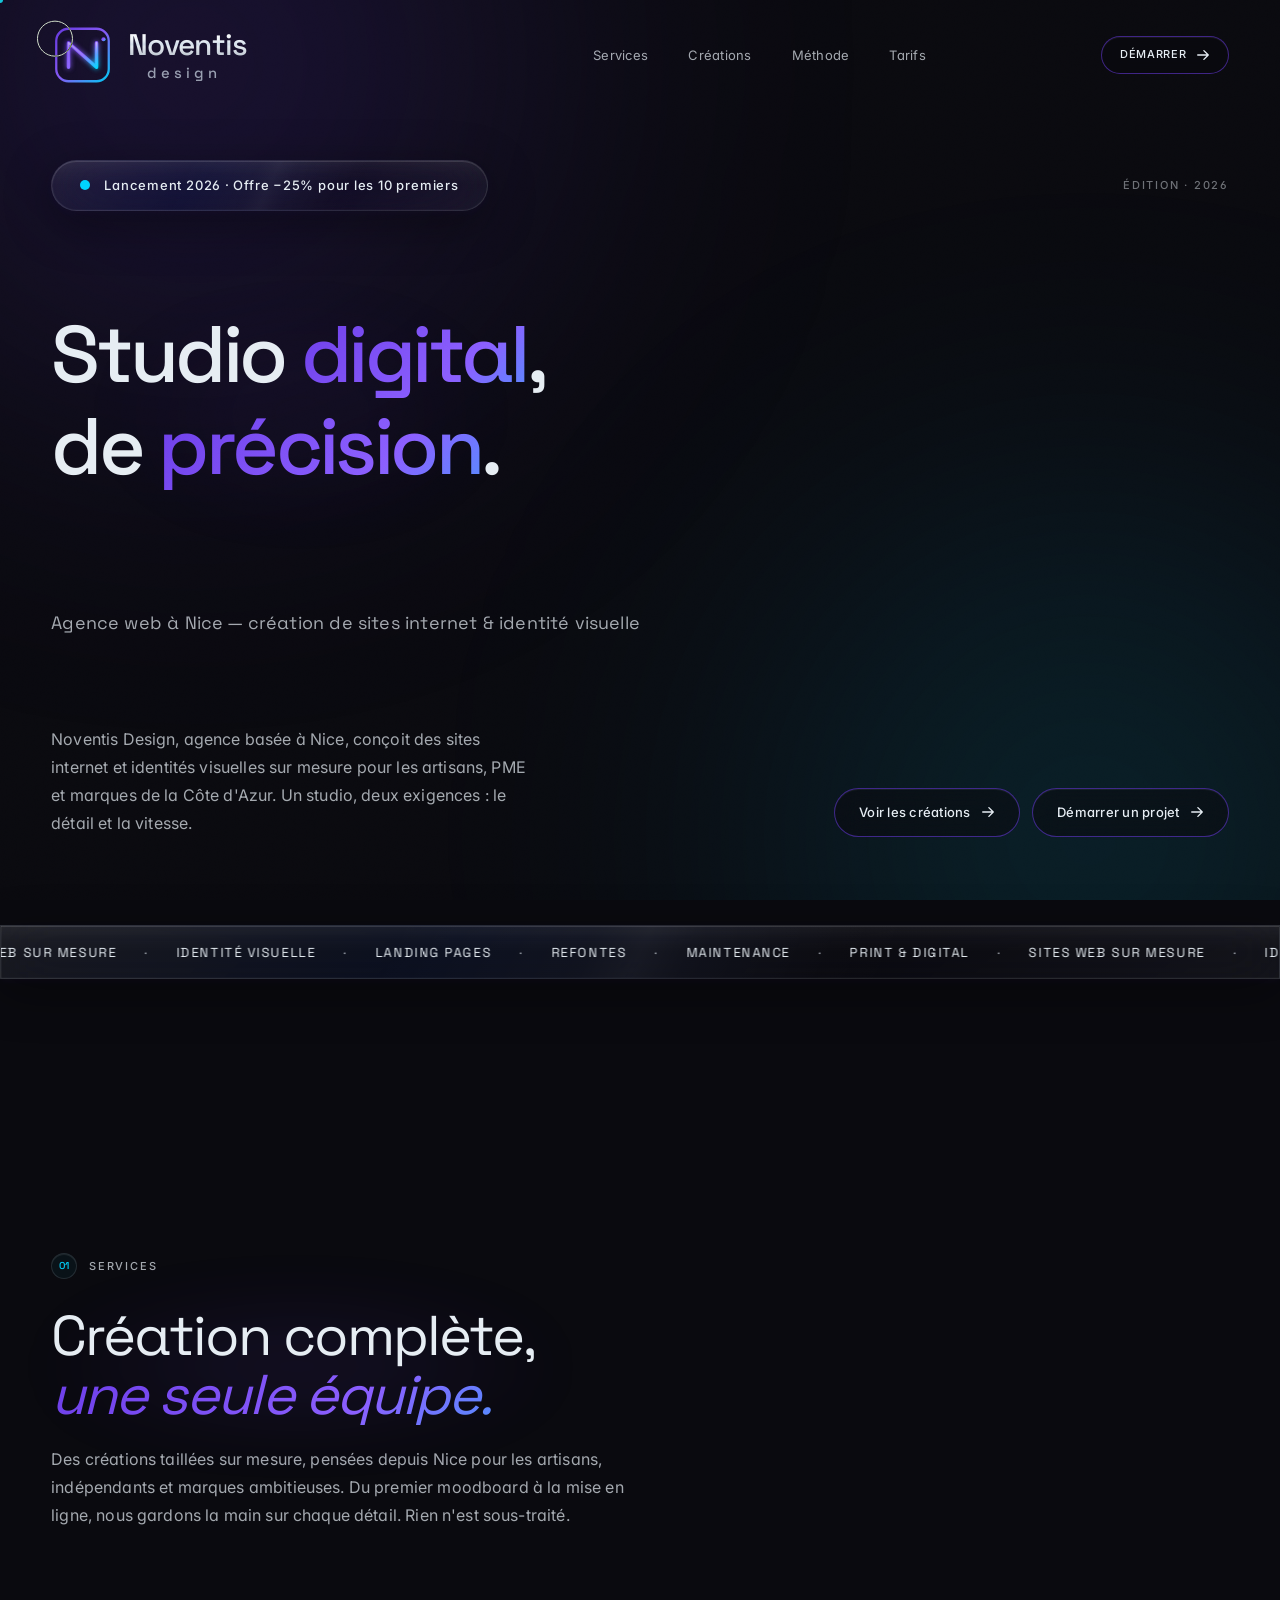
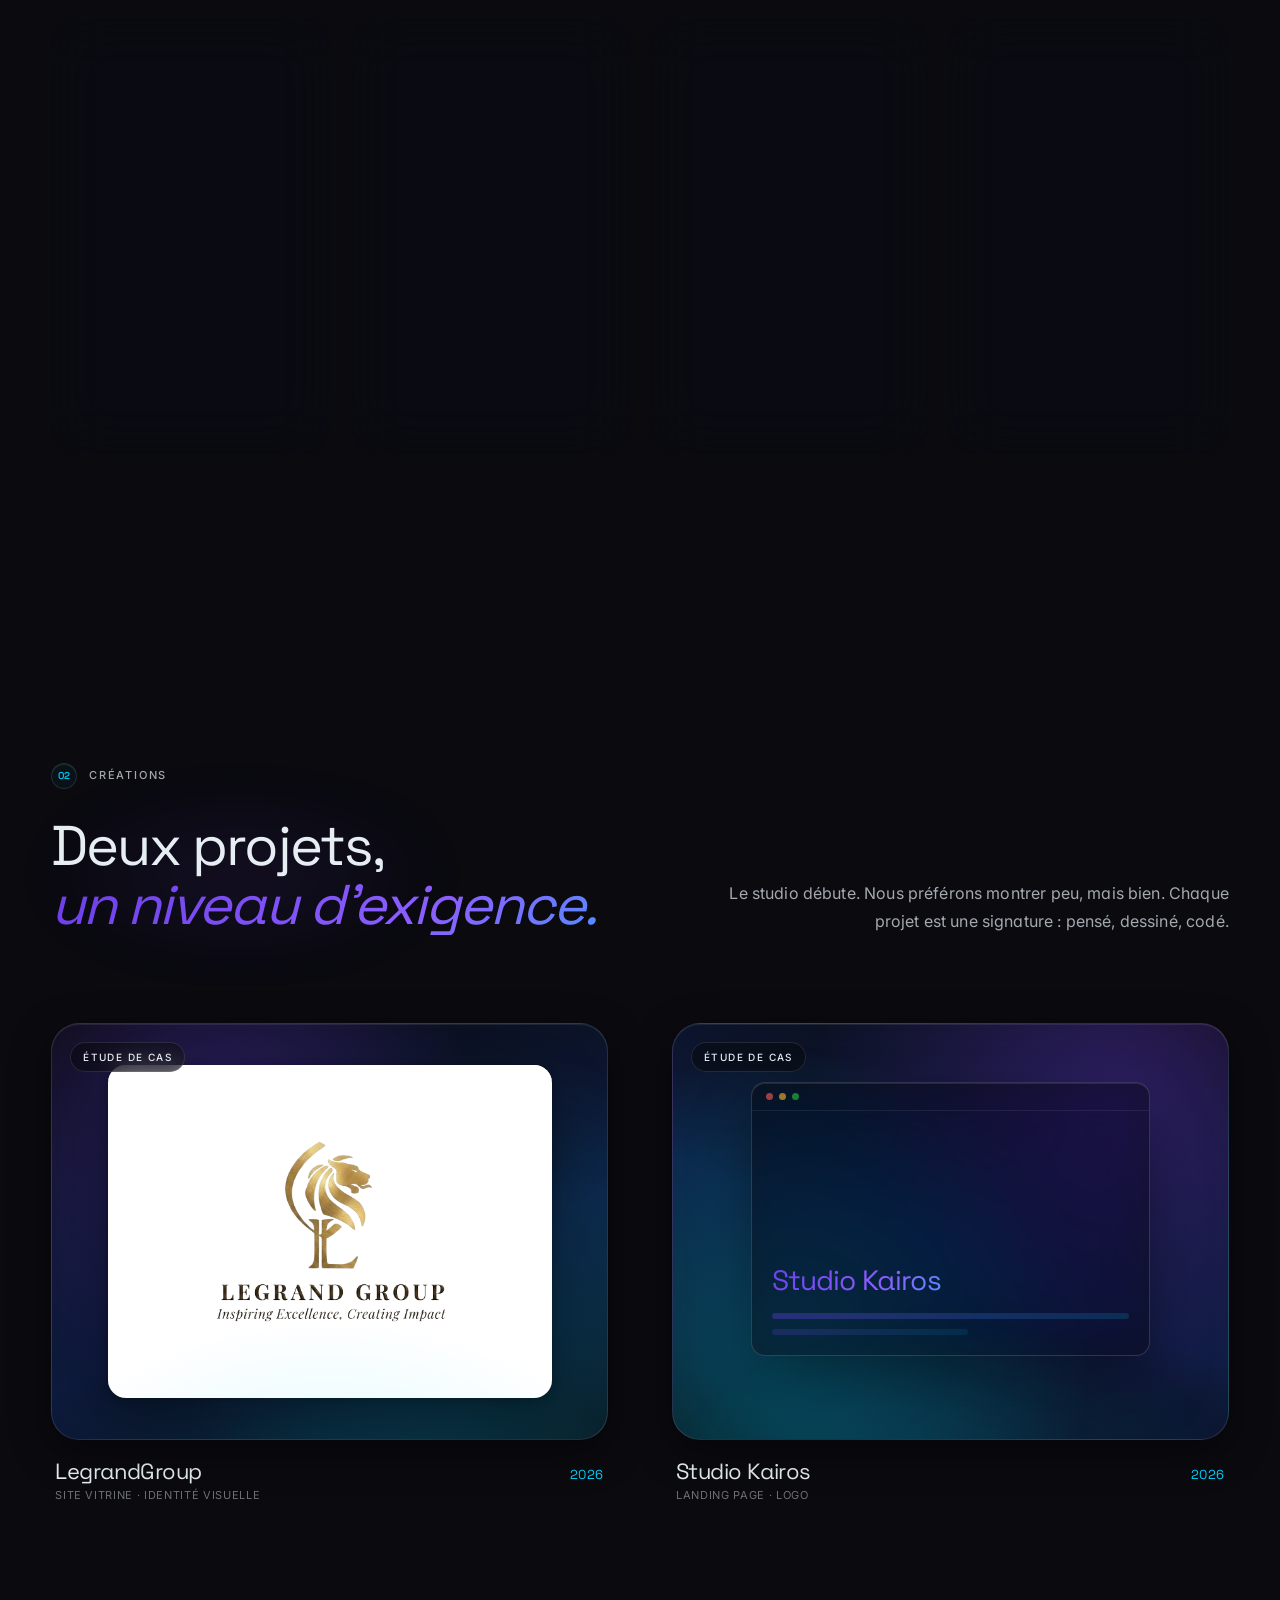
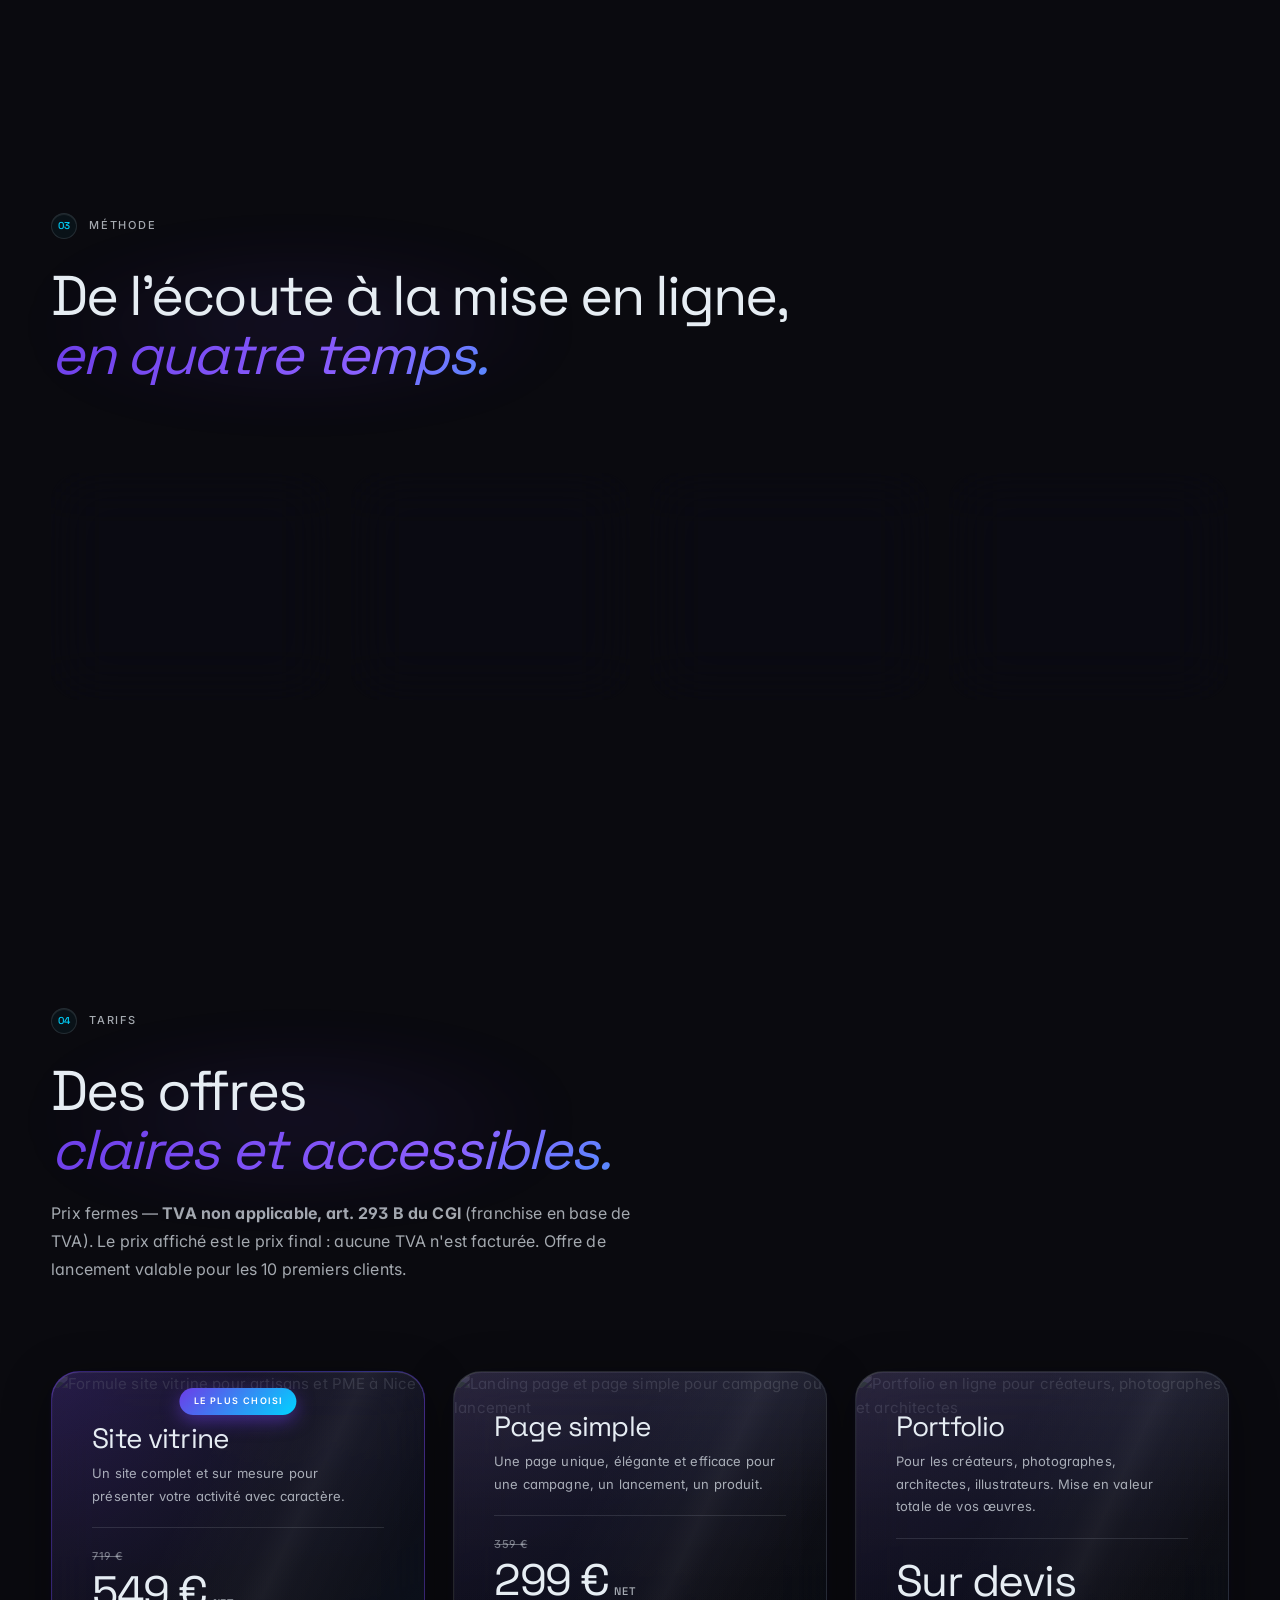
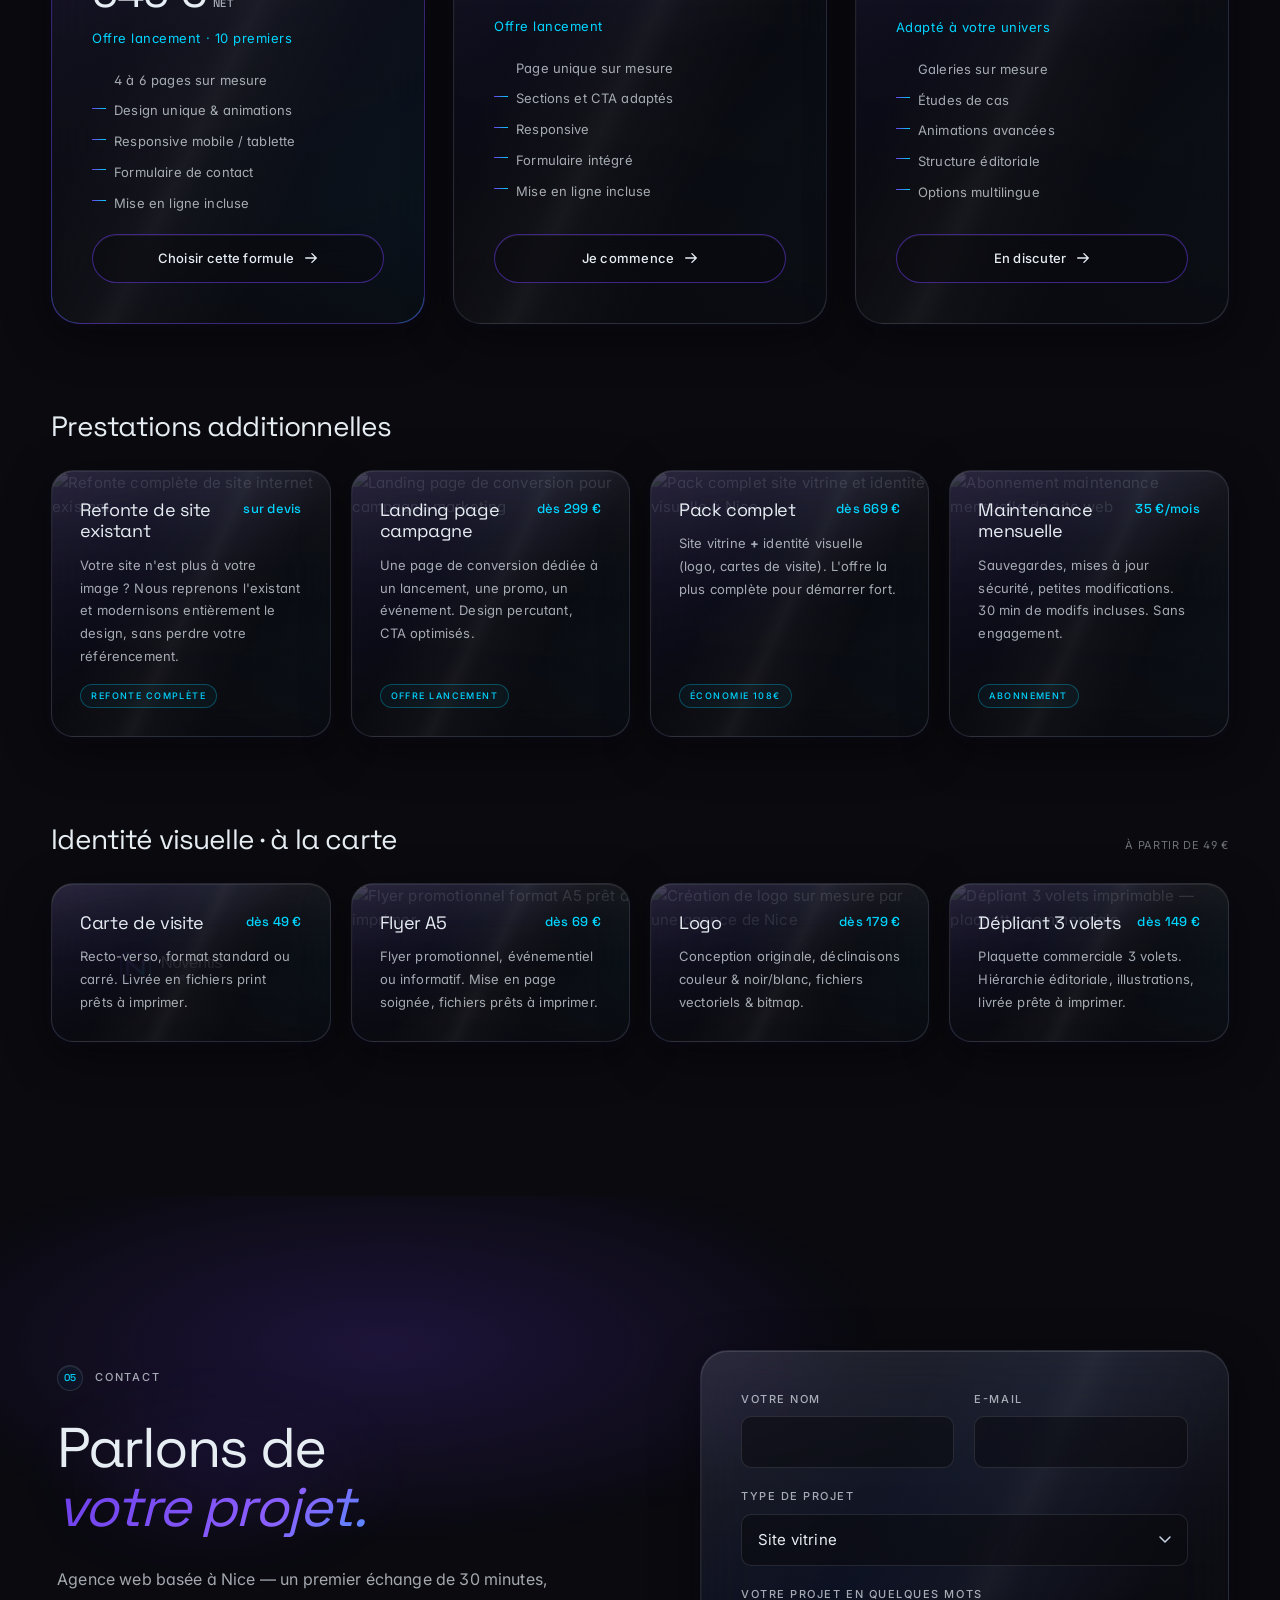
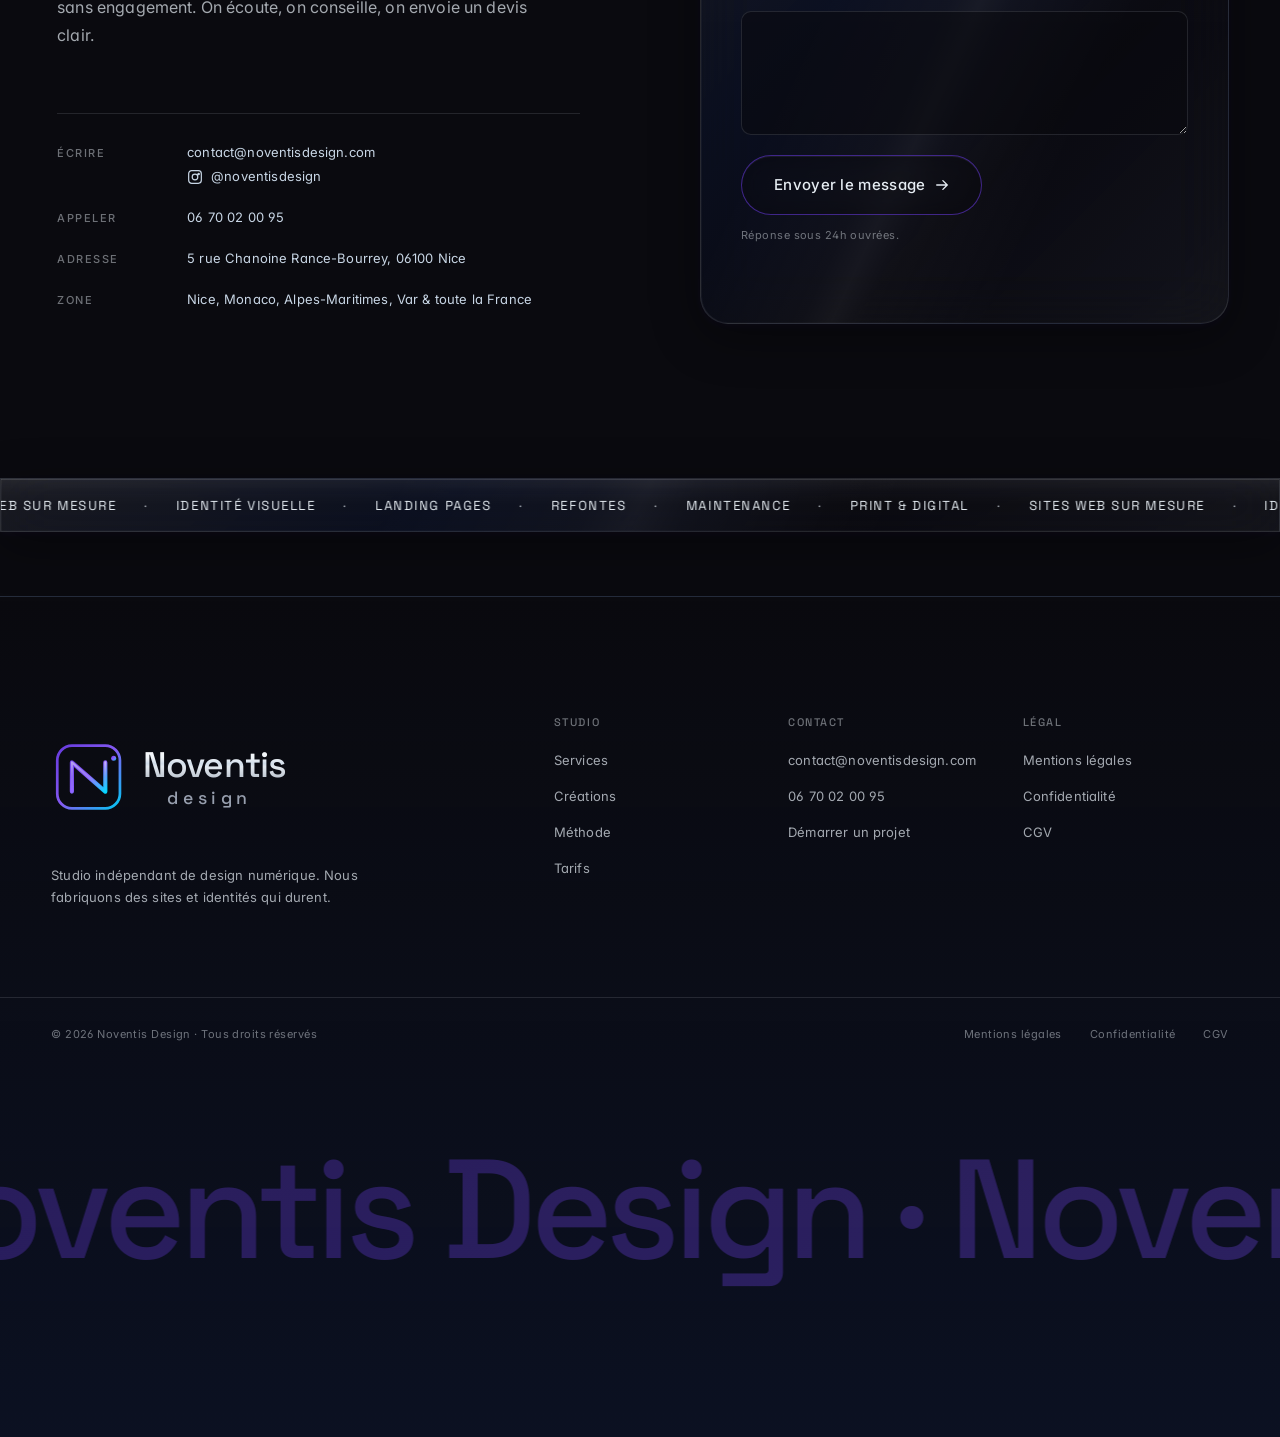
==== commit b7c01f0a: "Met a jour le logo LegrandGroup dans la section Deux projets, un niveau d'exigence" ====
--- a/index.html
+++ b/index.html
@@ -496,7 +496,7 @@
             <a href="https://www.legrandgroupmanagement.com" target="_blank" rel="noopener" class="project__link" aria-label="Projet 01 — LegrandGroup">
               <figure class="project__media project__media--a">
                 <div class="project__showcase">
-                  <img src="assets/images/Logo Legrand Group.jpg" alt="LegrandGroup" decoding="async" width="400" height="300" />
+                  <img src="assets/images/logo-legrandgroup.png" alt="LegrandGroup" decoding="async" width="400" height="300" />
                 </div>
                 <span class="project__badge">Étude de cas</span>
                 <div class="project__overlay">
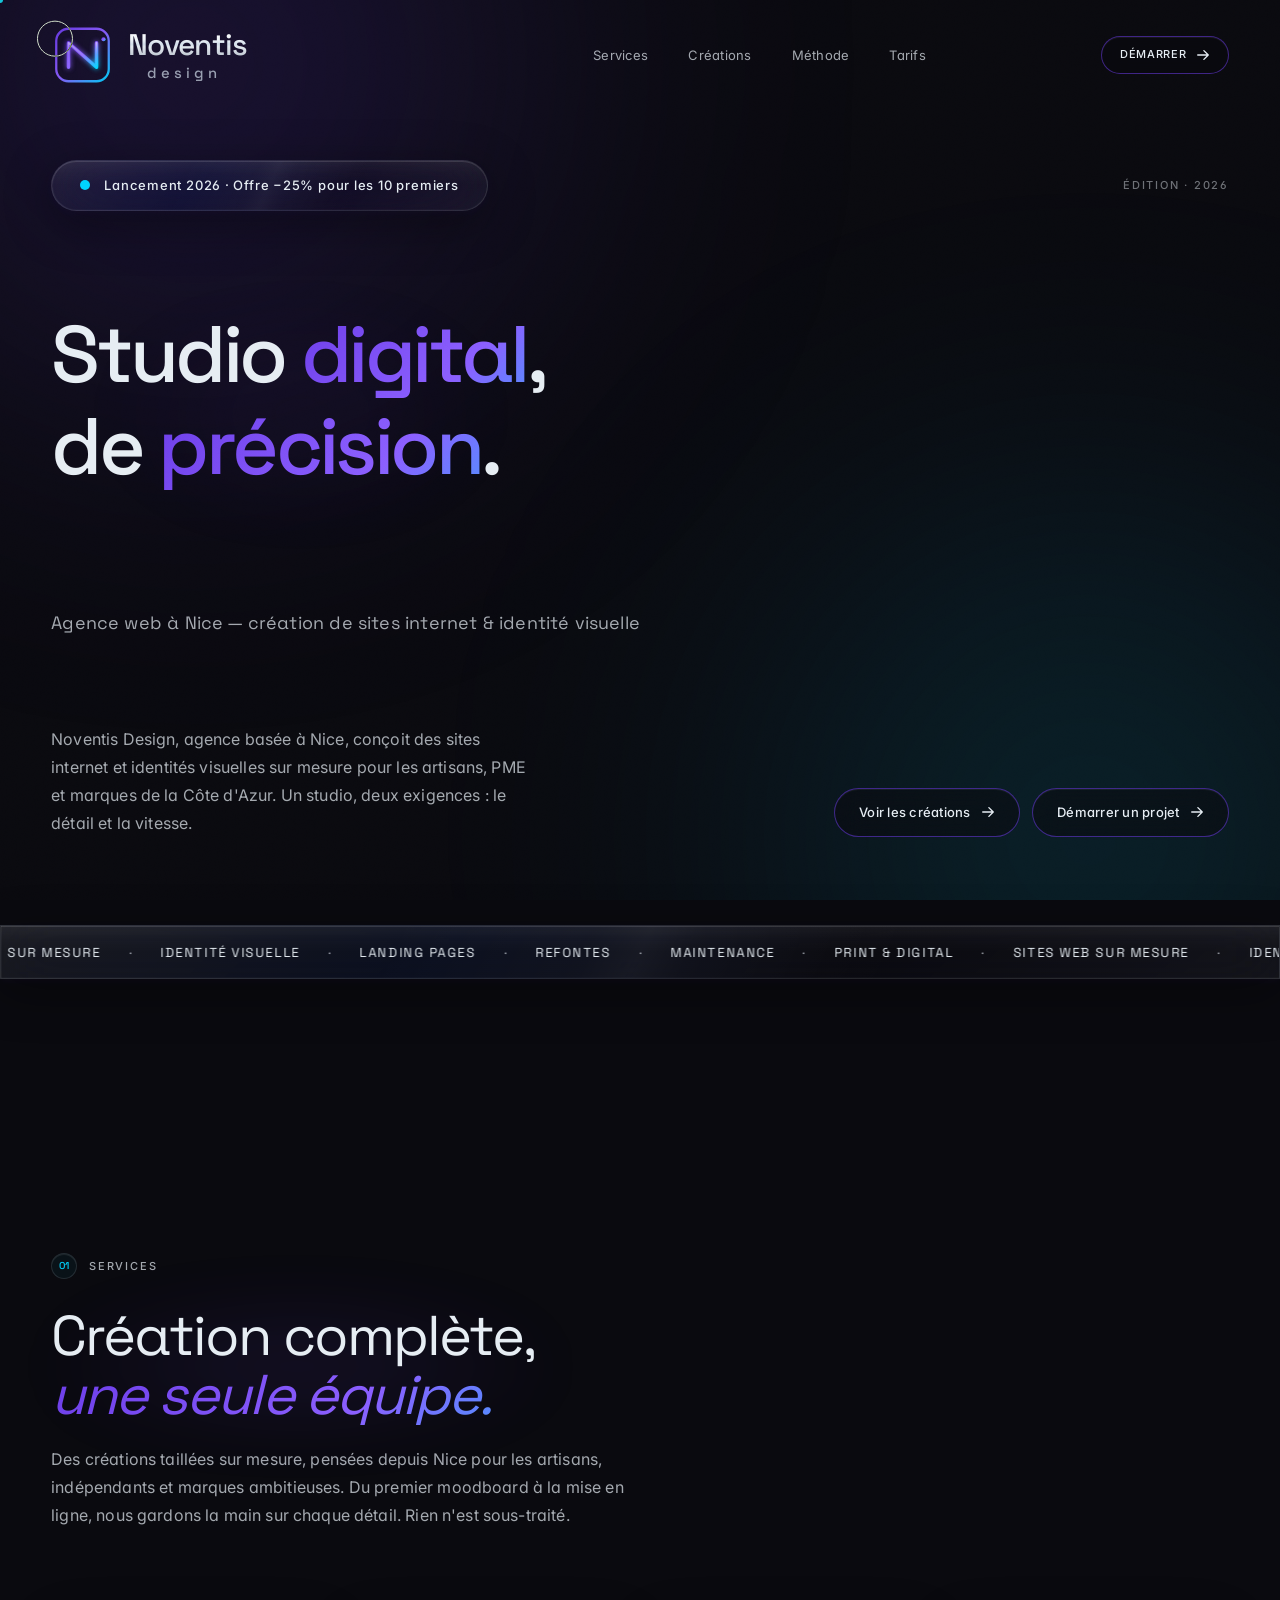
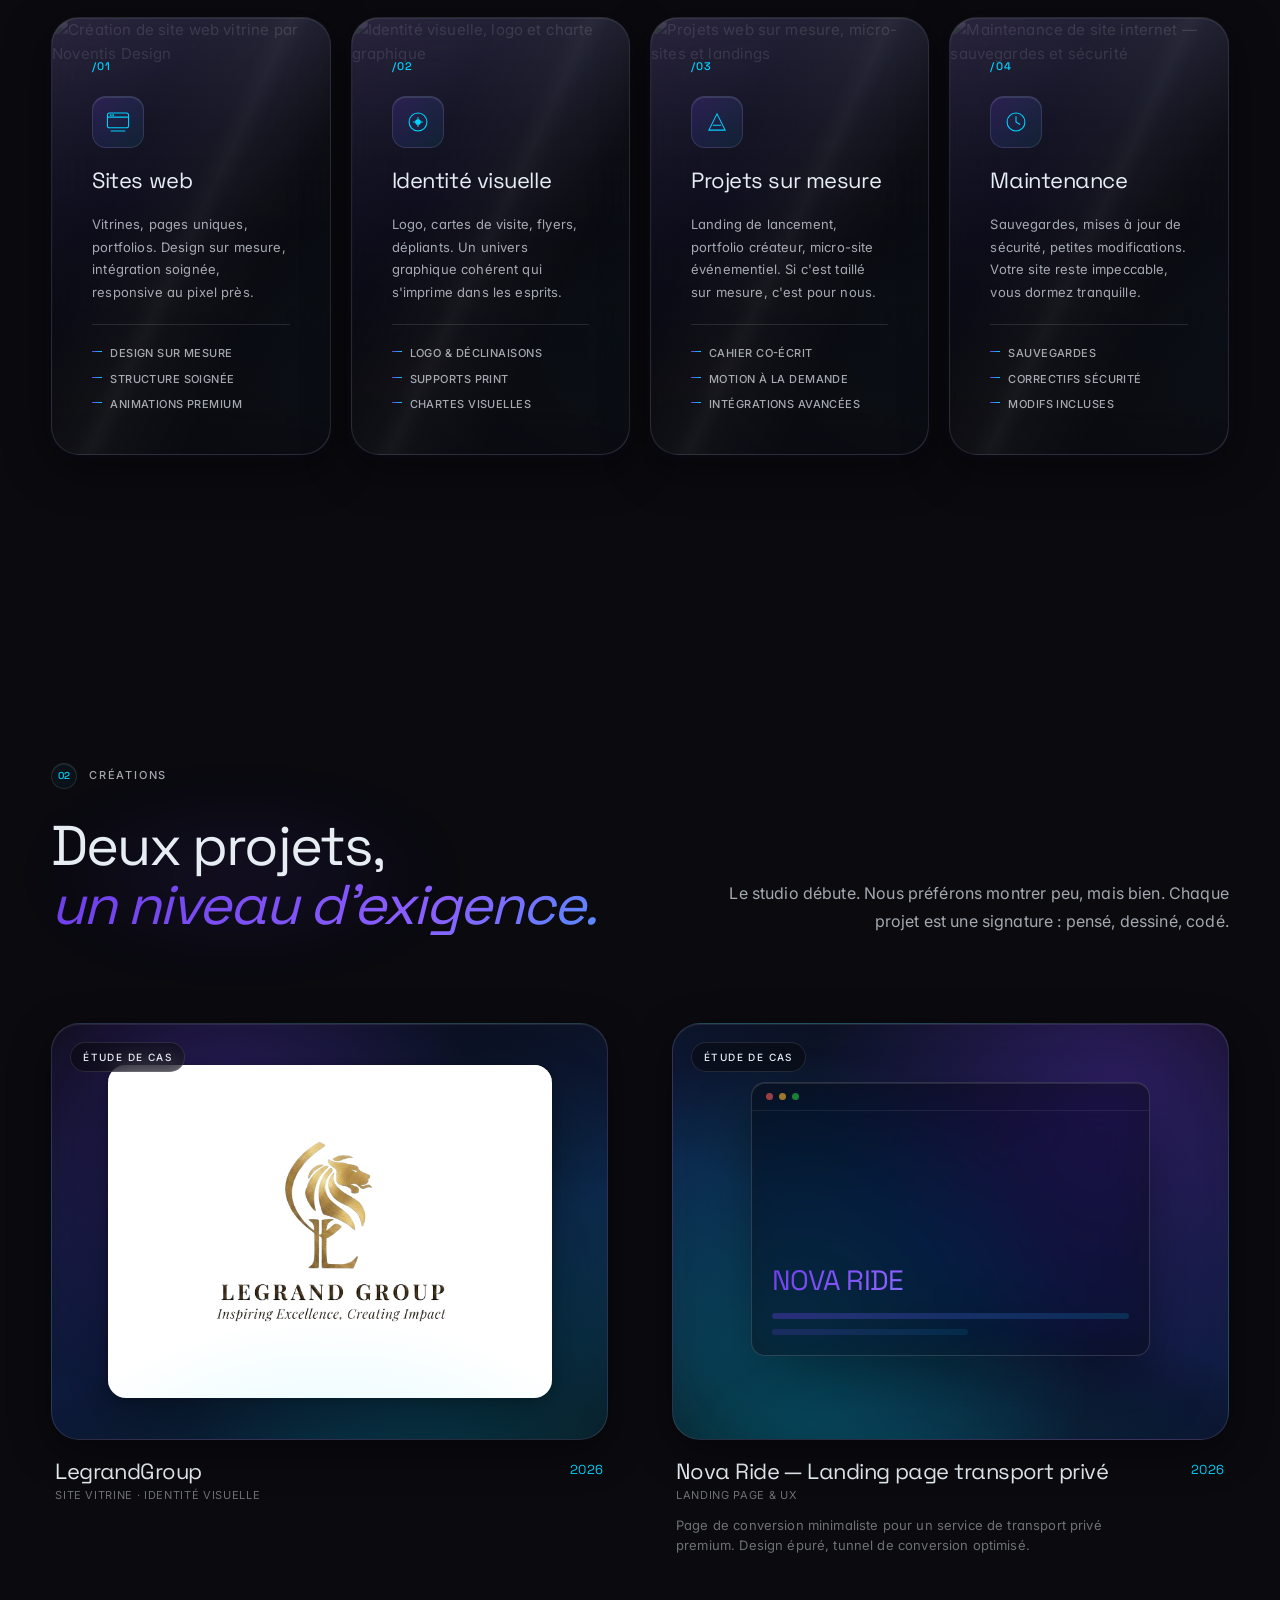
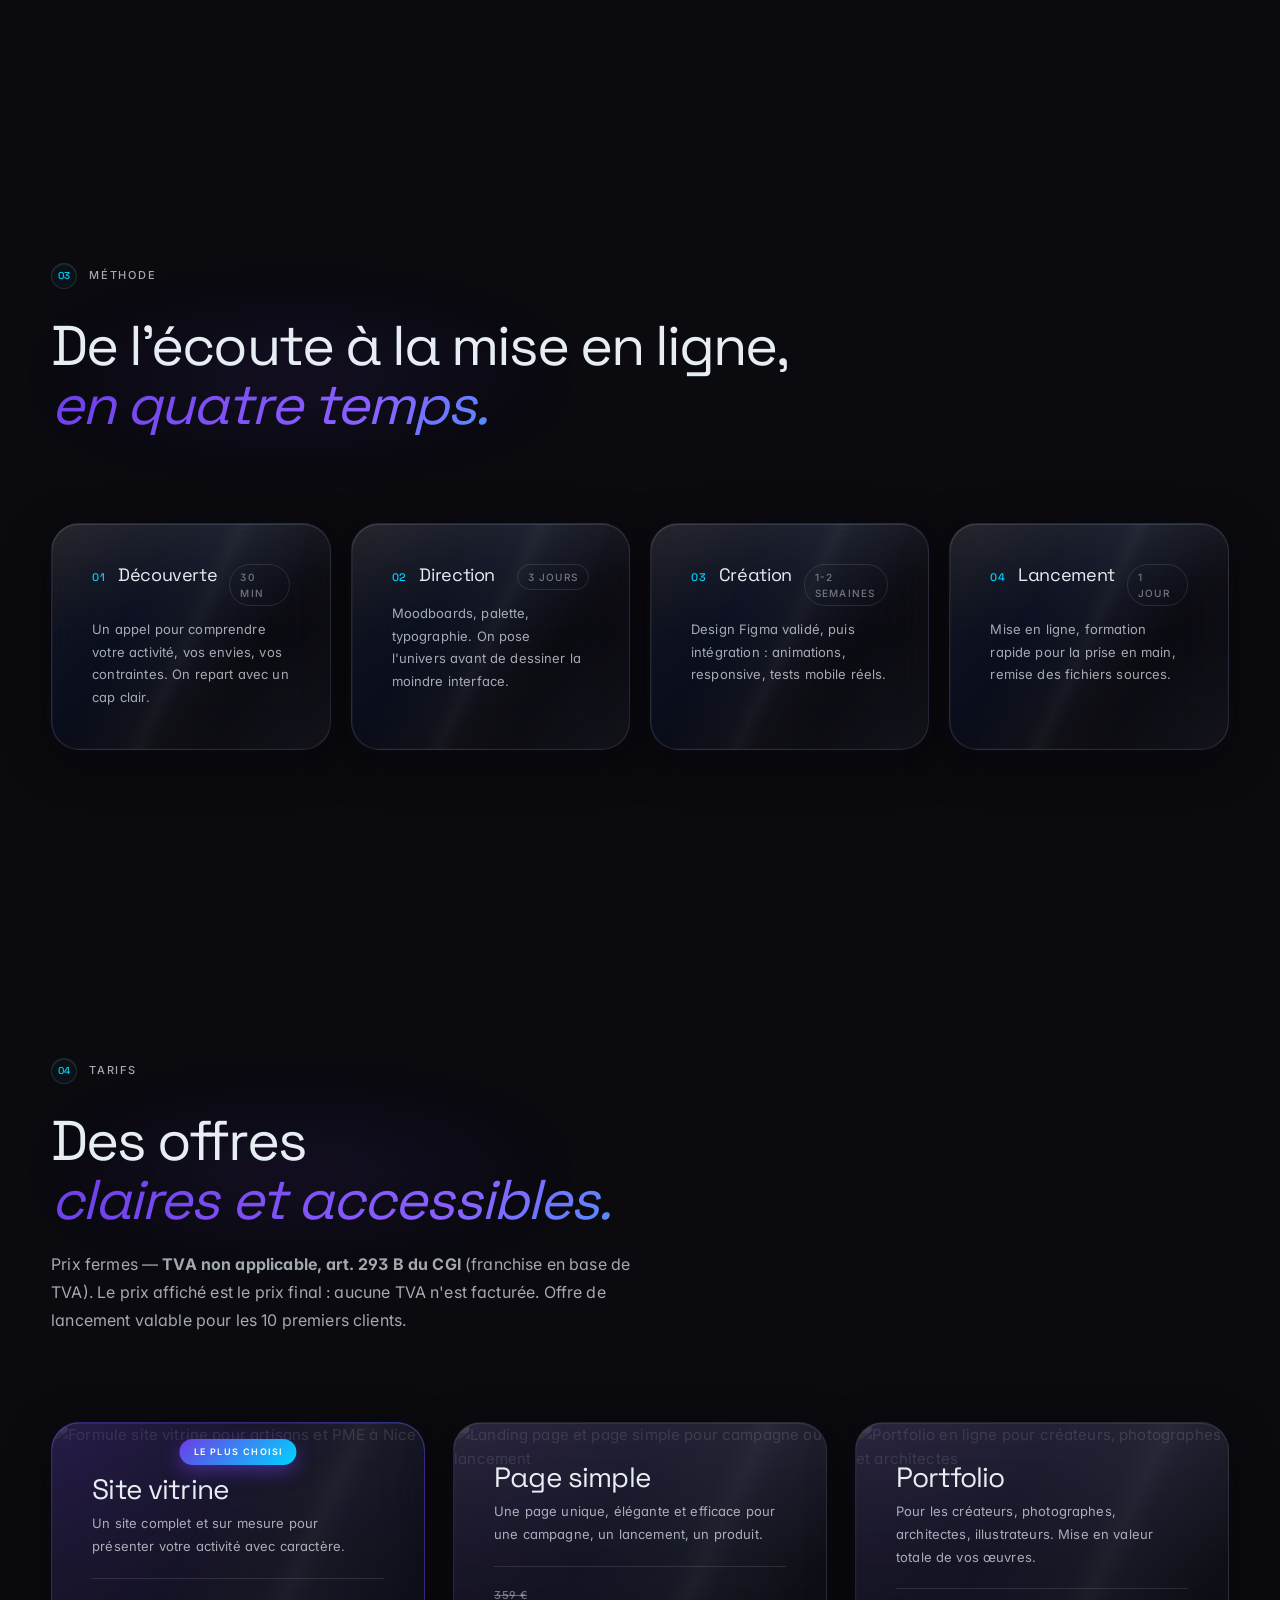
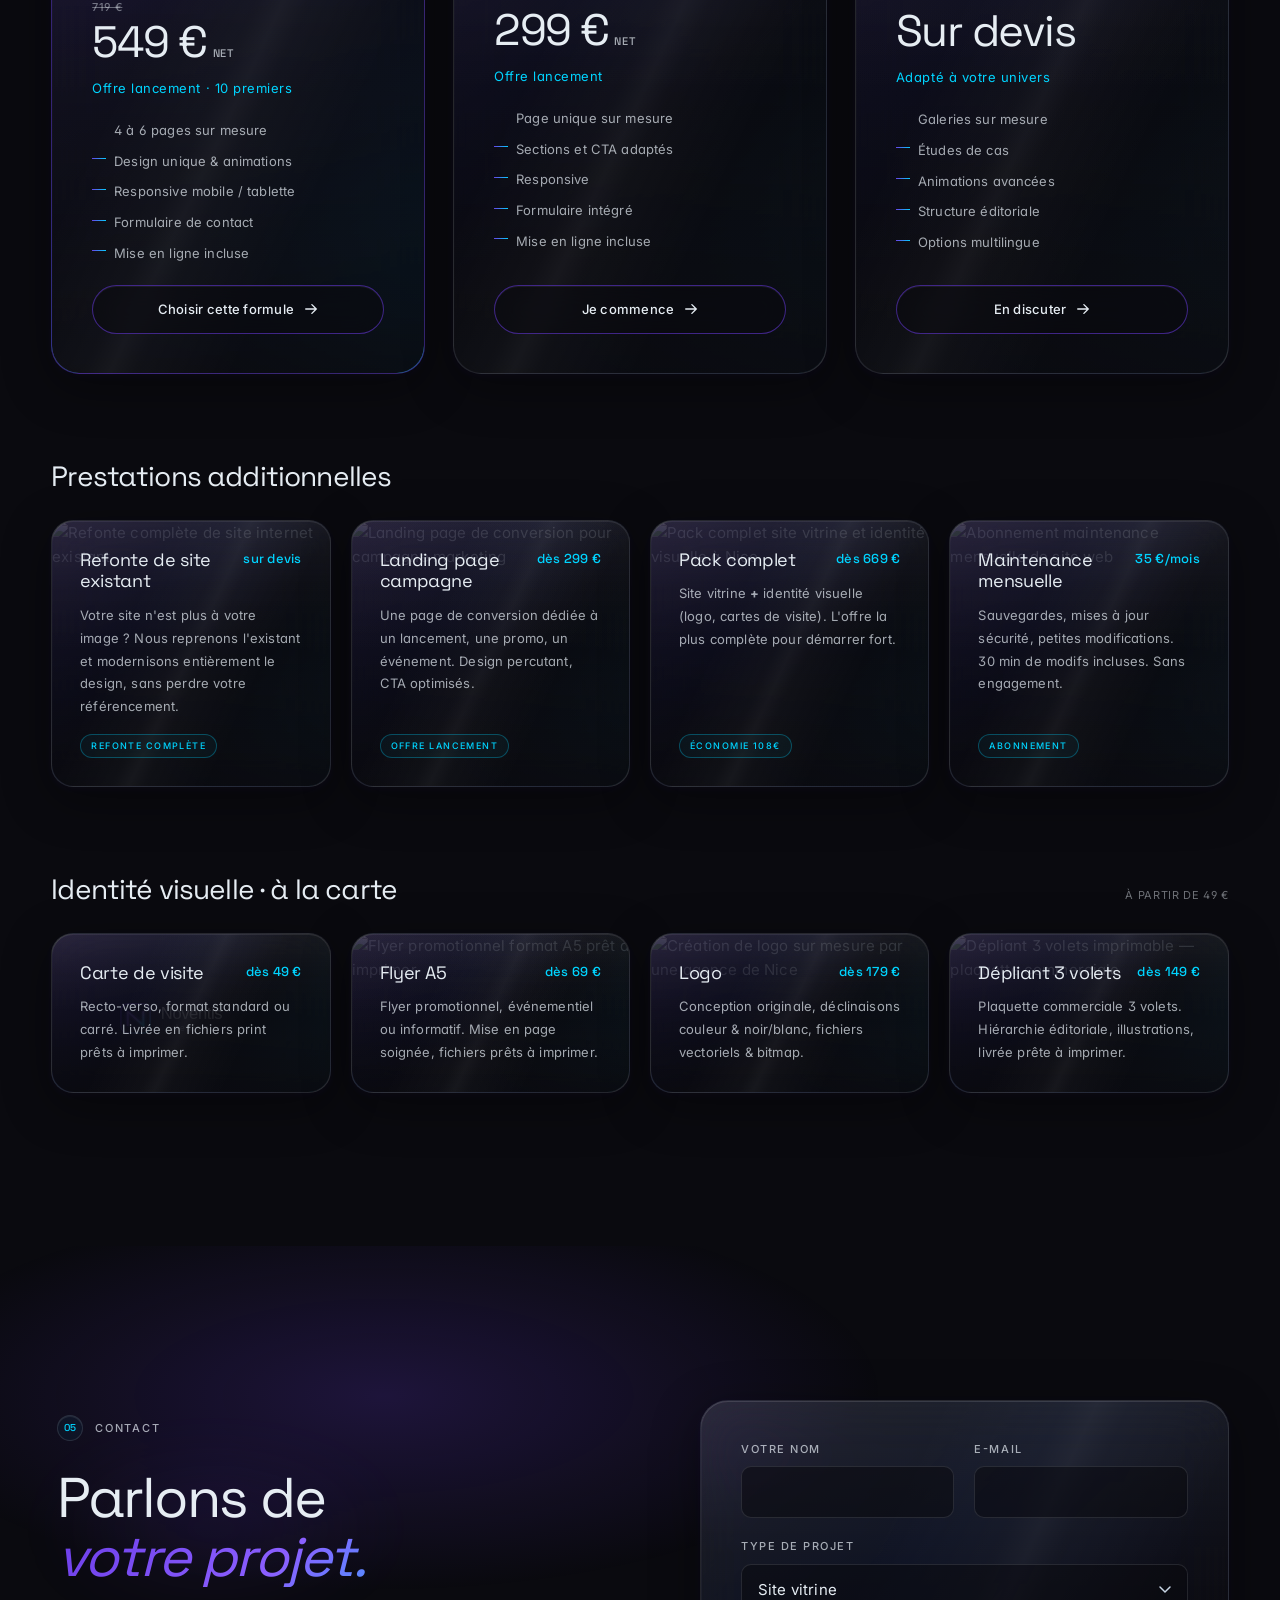
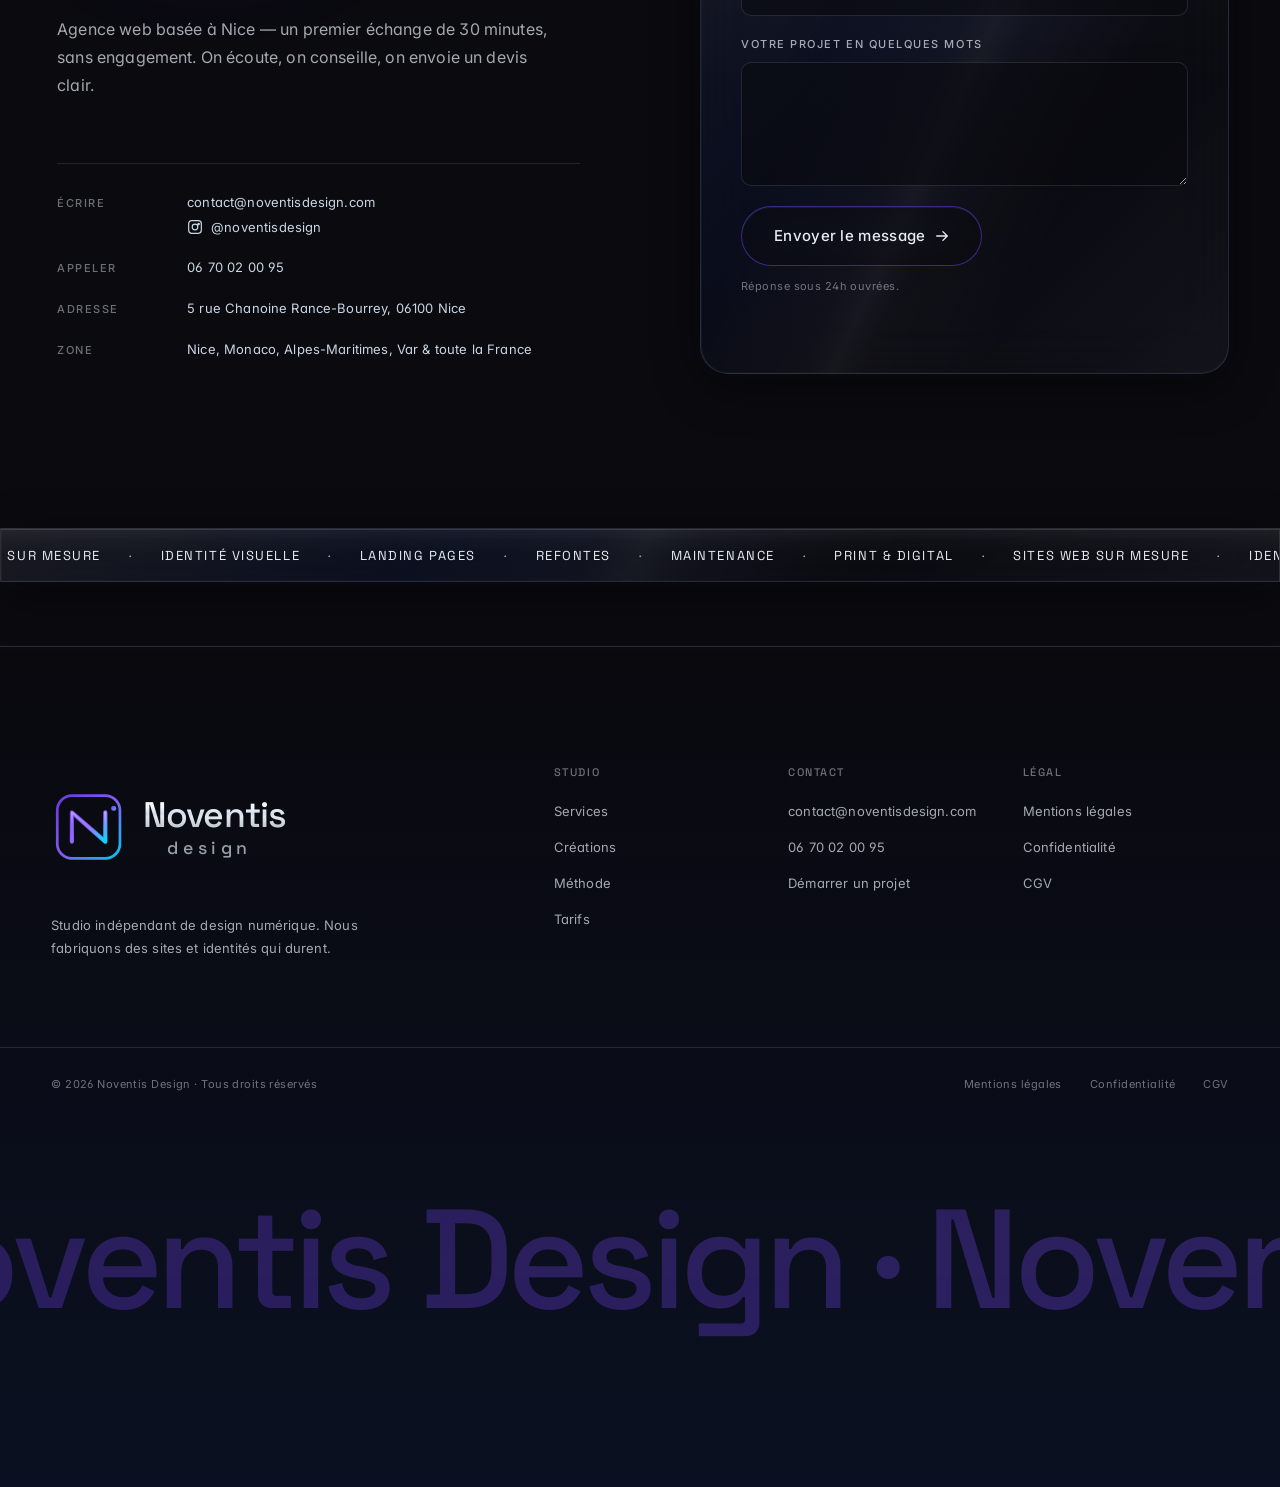
==== commit 743ad975: "Ajoute Nova Ride en Projet N°2 (Créations) + landing page integree dans /landing/novaride/" ====
--- a/index.html
+++ b/index.html
@@ -514,16 +514,16 @@
             </a>
           </li>
 
-          <!-- Projet N°02 — Mockup violet-cyan -->
+          <!-- Projet N°02 — Nova Ride -->
           <li class="project" data-reveal>
-            <a href="#contact" class="project__link" aria-label="Projet 02 — étude de cas">
+            <a href="/landing/novaride/index.html" target="_blank" rel="noopener" class="project__link" aria-label="Projet 02 — Nova Ride, landing page transport privé">
               <figure class="project__media project__media--b">
                 <div class="project__mockup">
                   <div class="project__mockup-bar">
                     <span></span><span></span><span></span>
                   </div>
                   <div class="project__mockup-content">
-                    <span class="project__mockup-title">Studio Kairos</span>
+                    <span class="project__mockup-title">NOVA RIDE</span>
                     <span class="project__mockup-line"></span>
                     <span class="project__mockup-line project__mockup-line--short"></span>
                   </div>
@@ -536,8 +536,9 @@
               </figure>
               <div class="project__meta">
                 <div>
-                  <h3>Studio Kairos</h3>
-                  <span class="project__tags">Landing page · Logo</span>
+                  <h3>Nova Ride — Landing page transport privé</h3>
+                  <span class="project__tags">Landing Page &amp; UX</span>
+                  <p class="project__desc">Page de conversion minimaliste pour un service de transport privé premium. Design épuré, tunnel de conversion optimisé.</p>
                 </div>
                 <span class="project__year">2026</span>
               </div>
--- a/css/style.css
+++ b/css/style.css
@@ -1238,9 +1238,16 @@
 .project__meta {
   display: flex;
   justify-content: space-between;
-  align-items: baseline;
+  align-items: flex-start;
   gap: var(--space-4);
   padding: 0 4px;
+}
+.project__desc {
+  margin-top: 10px;
+  color: var(--argent-mute);
+  font-size: var(--fs-sm);
+  line-height: 1.55;
+  max-width: 56ch;
 }
 .project__meta h3 {
   font-family: var(--font-display);
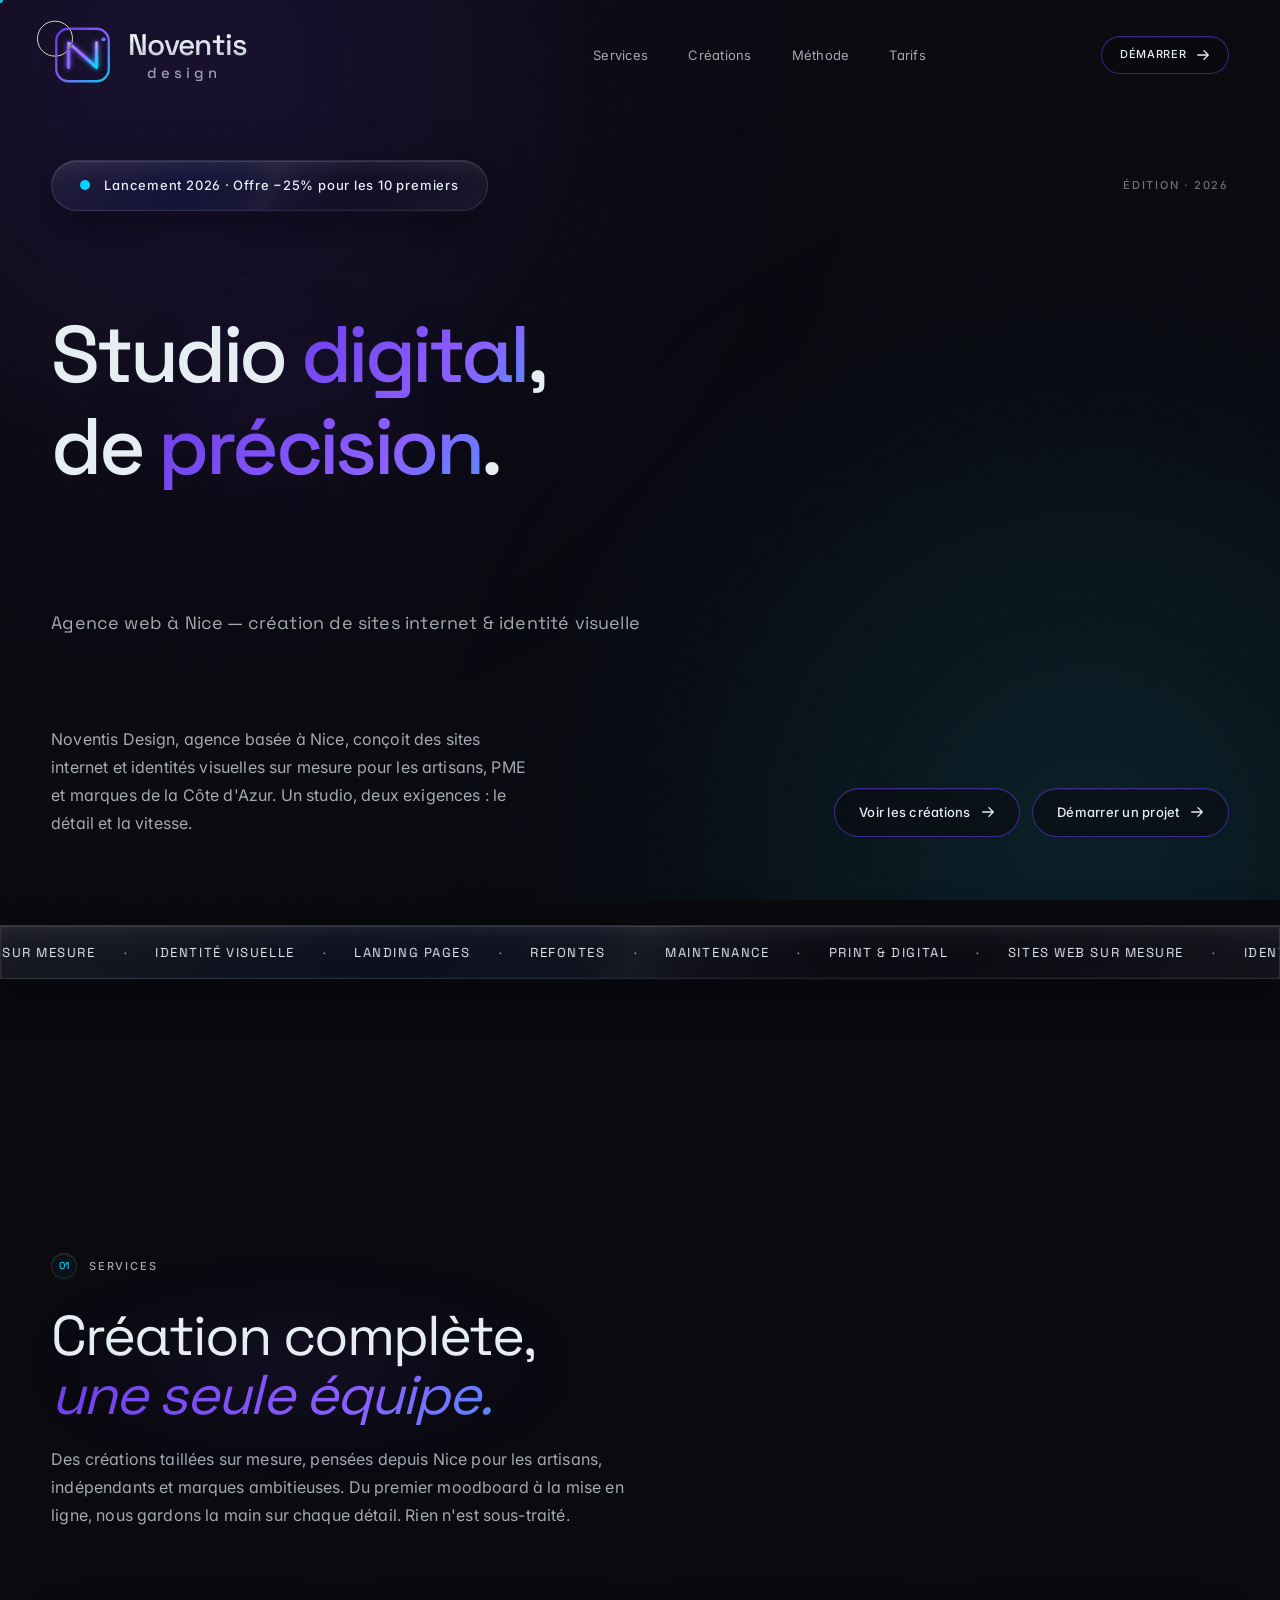
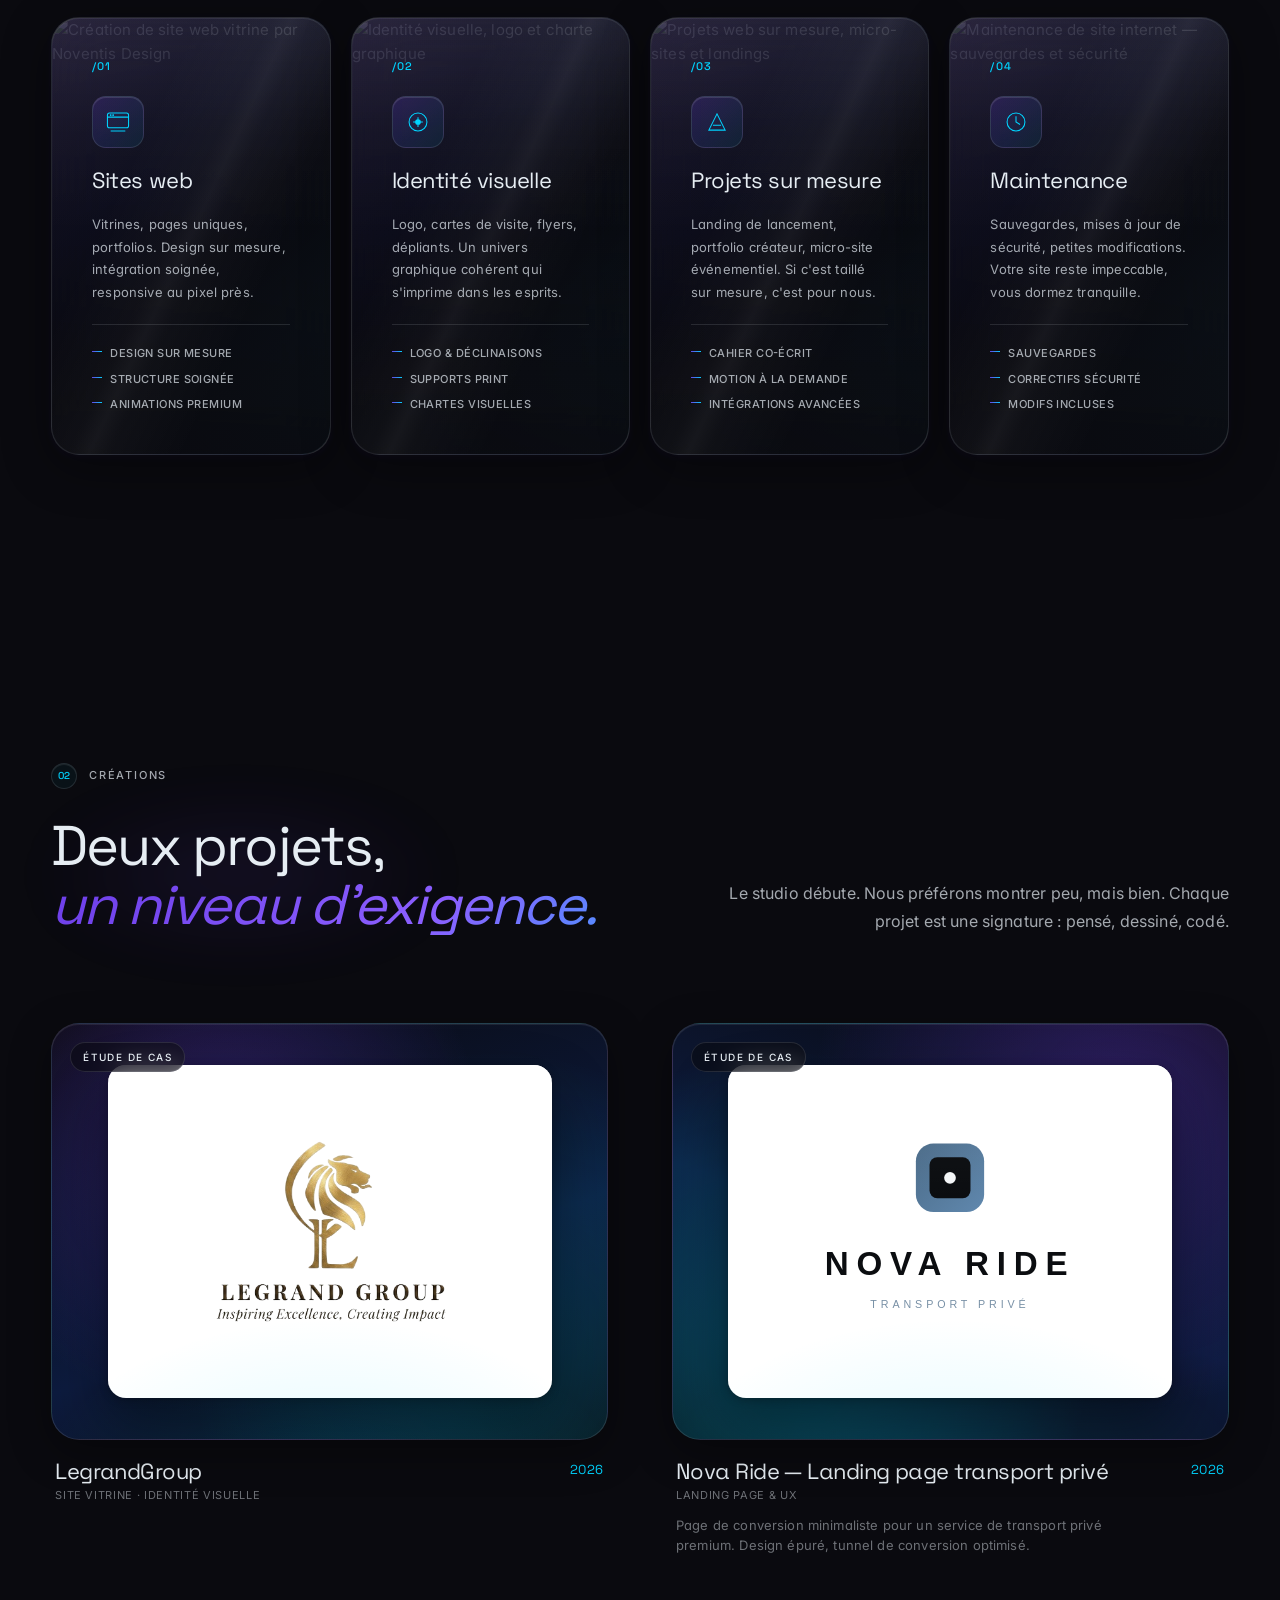
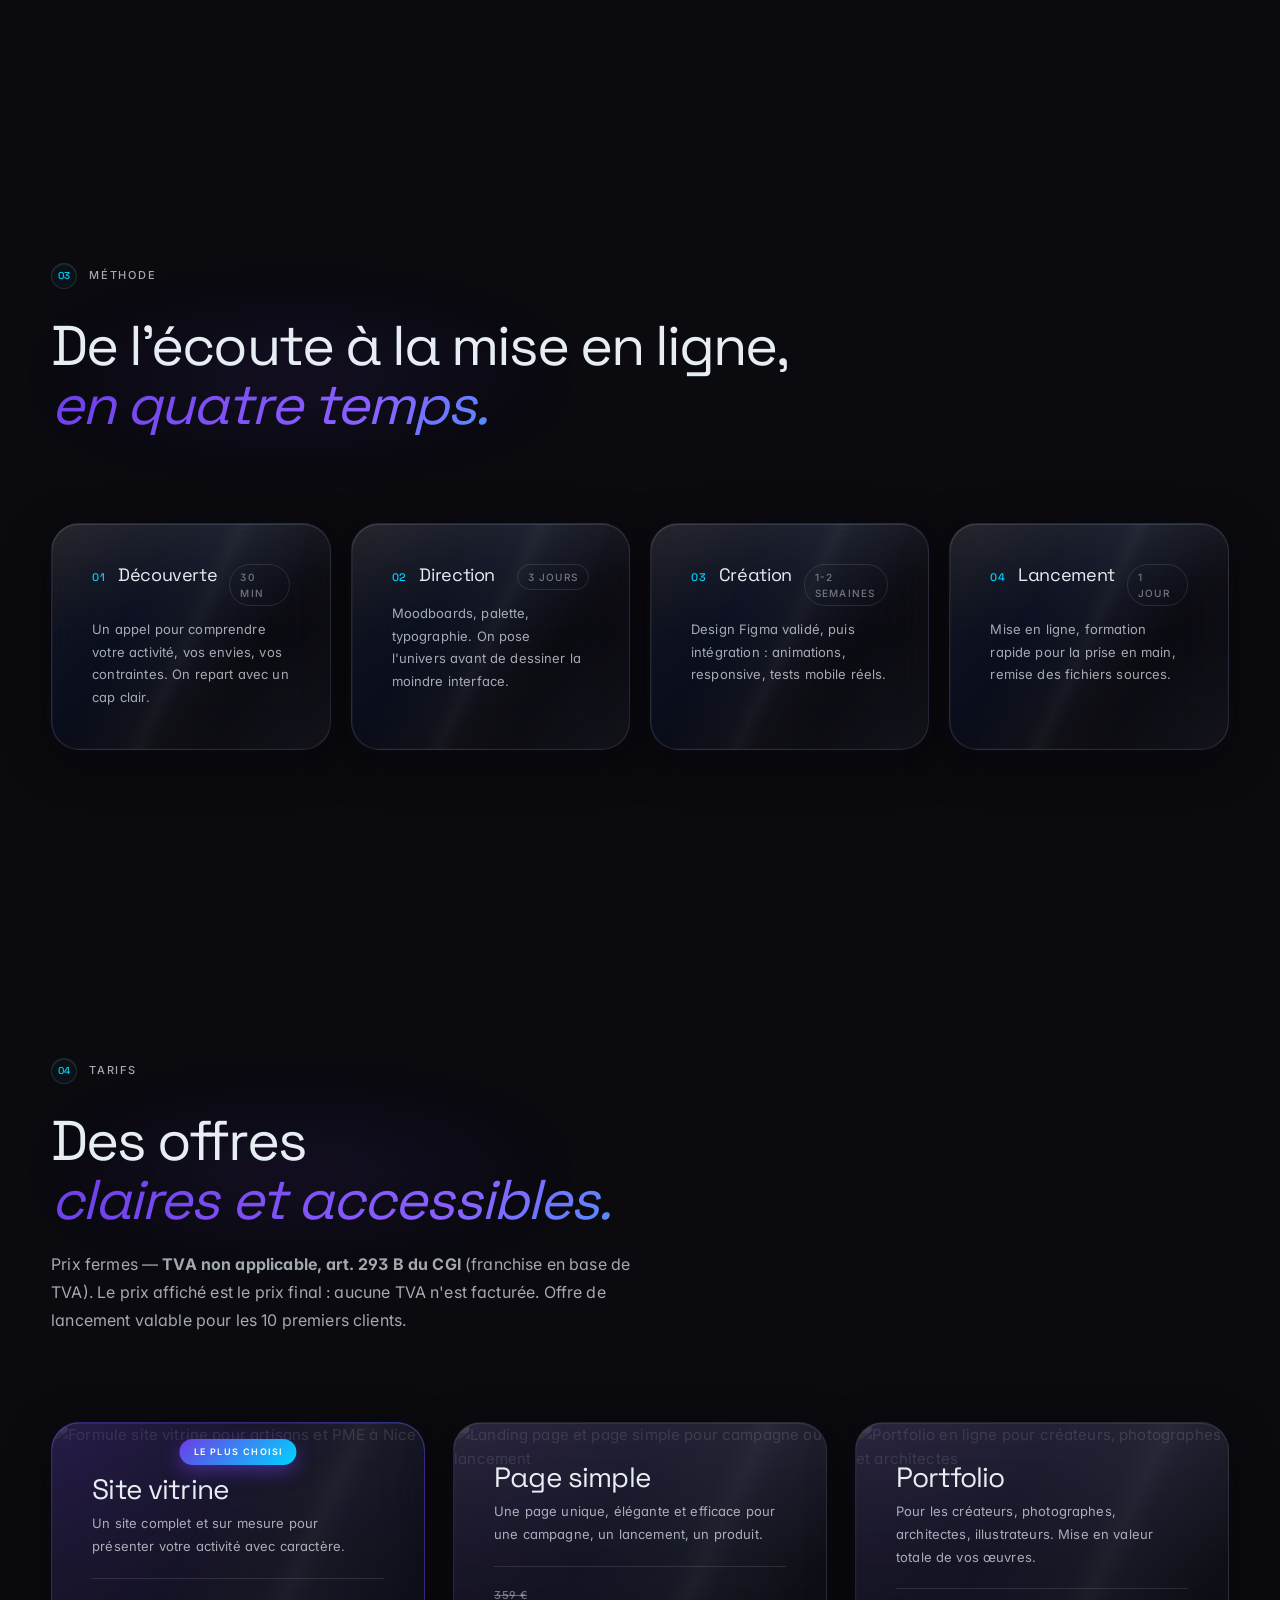
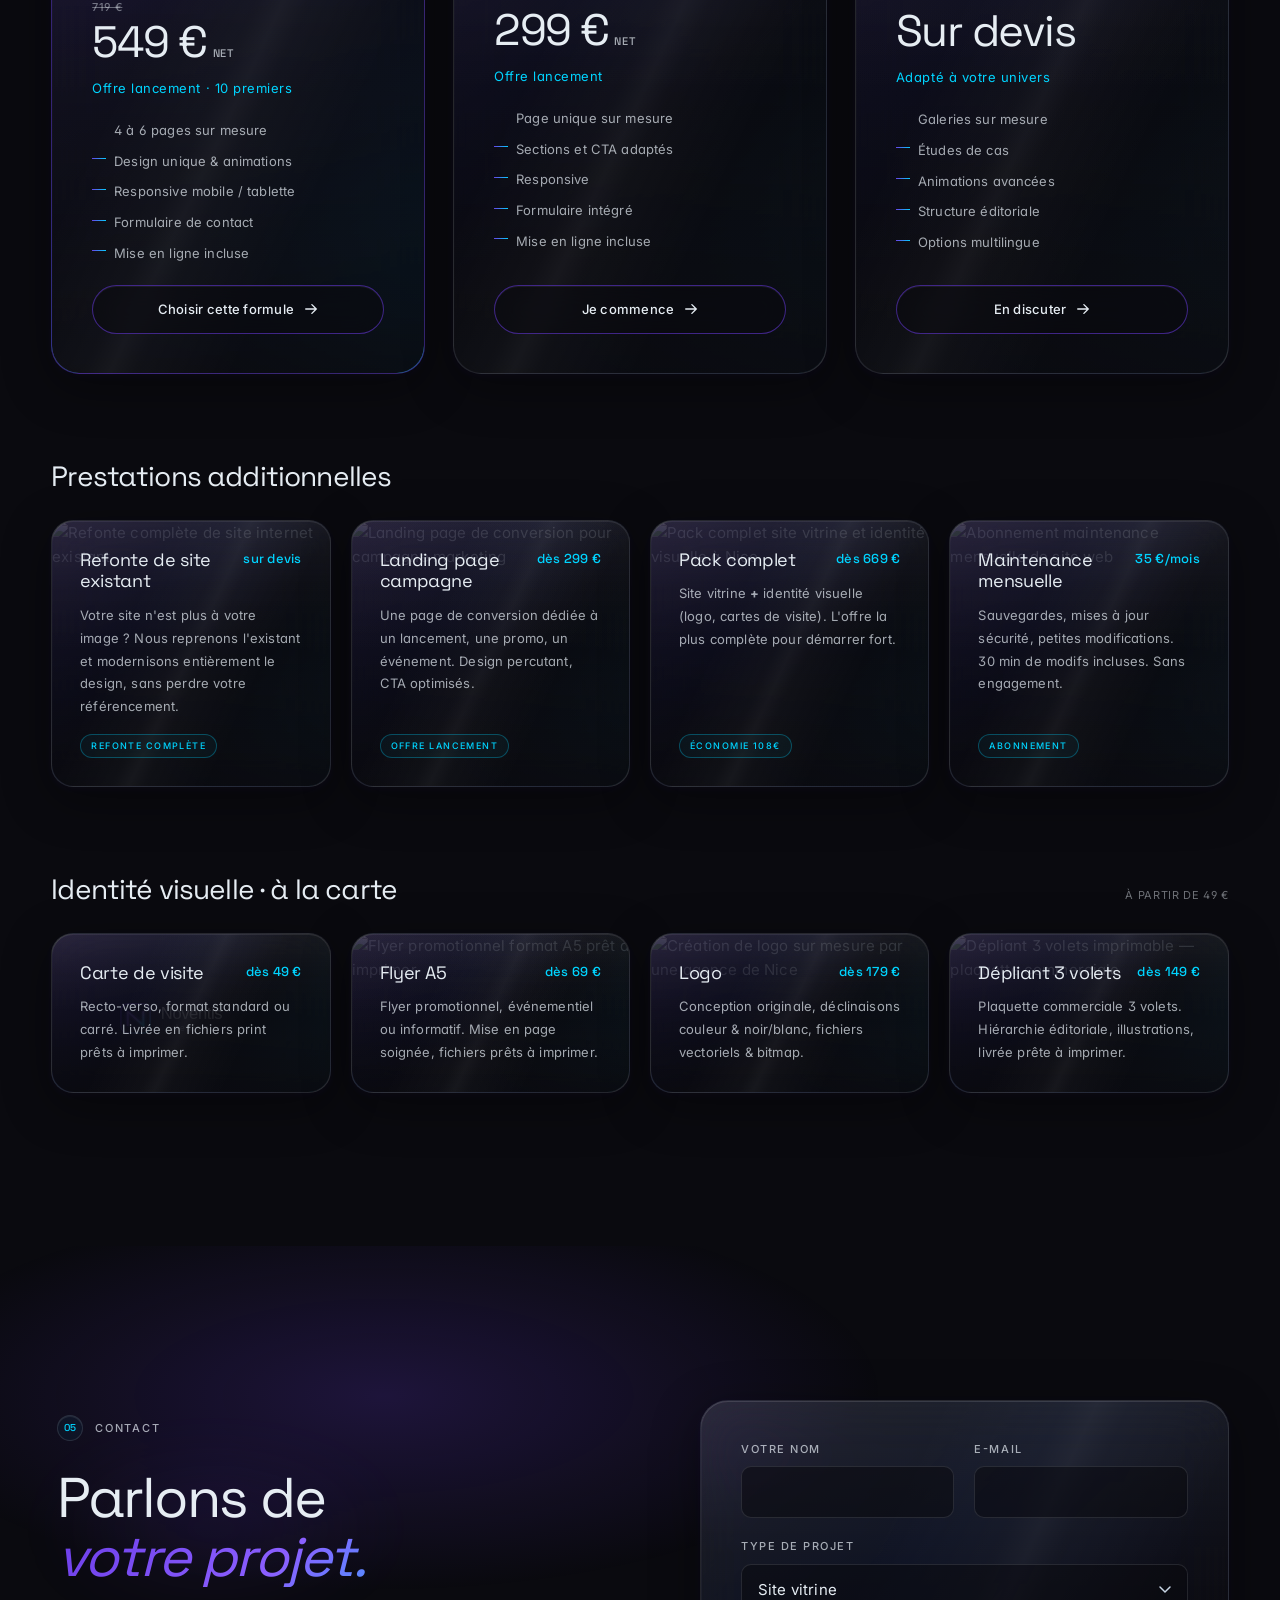
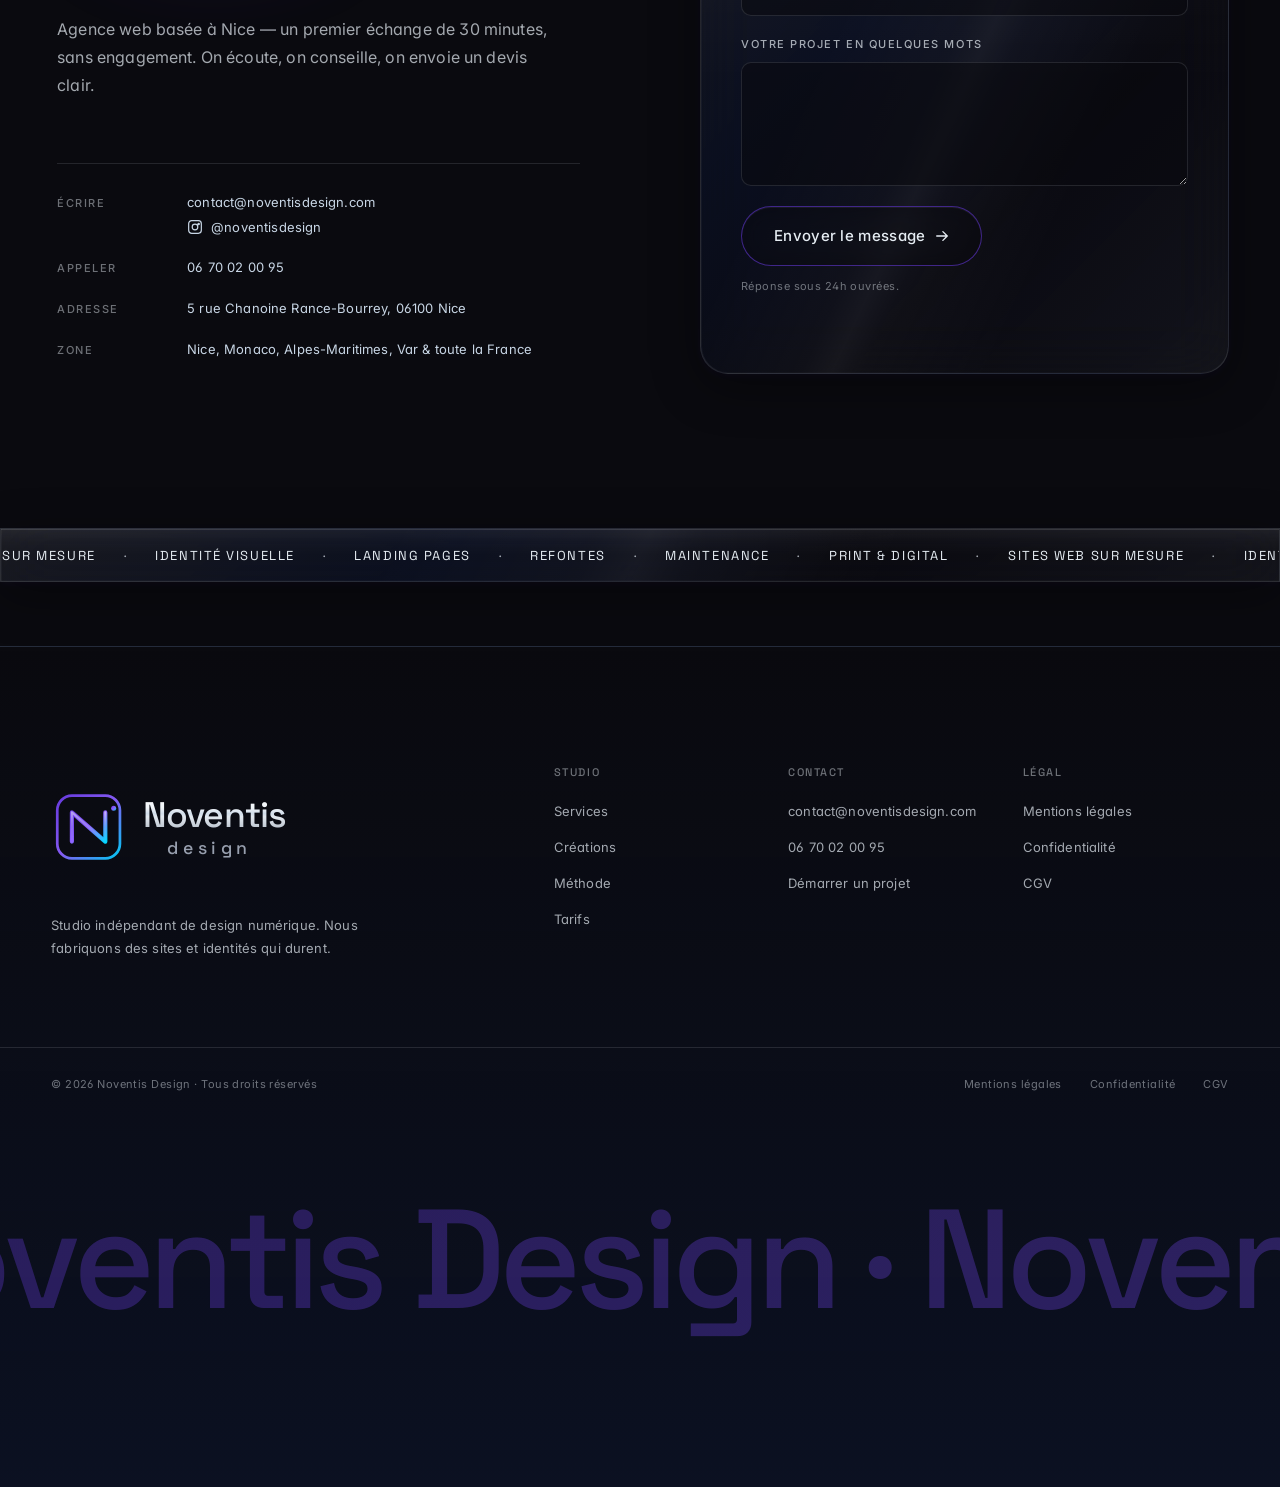
==== commit 19ea6adf: "Projet N°2: remplace le mockup par le logo Nova Ride pour coherence avec Projet N°1" ====
--- a/index.html
+++ b/index.html
@@ -518,15 +518,8 @@
           <li class="project" data-reveal>
             <a href="/landing/novaride/index.html" target="_blank" rel="noopener" class="project__link" aria-label="Projet 02 — Nova Ride, landing page transport privé">
               <figure class="project__media project__media--b">
-                <div class="project__mockup">
-                  <div class="project__mockup-bar">
-                    <span></span><span></span><span></span>
-                  </div>
-                  <div class="project__mockup-content">
-                    <span class="project__mockup-title">NOVA RIDE</span>
-                    <span class="project__mockup-line"></span>
-                    <span class="project__mockup-line project__mockup-line--short"></span>
-                  </div>
+                <div class="project__showcase">
+                  <img src="assets/images/logo-novaride.svg" alt="Nova Ride" decoding="async" width="400" height="300" />
                 </div>
                 <span class="project__badge">Étude de cas</span>
                 <div class="project__overlay">
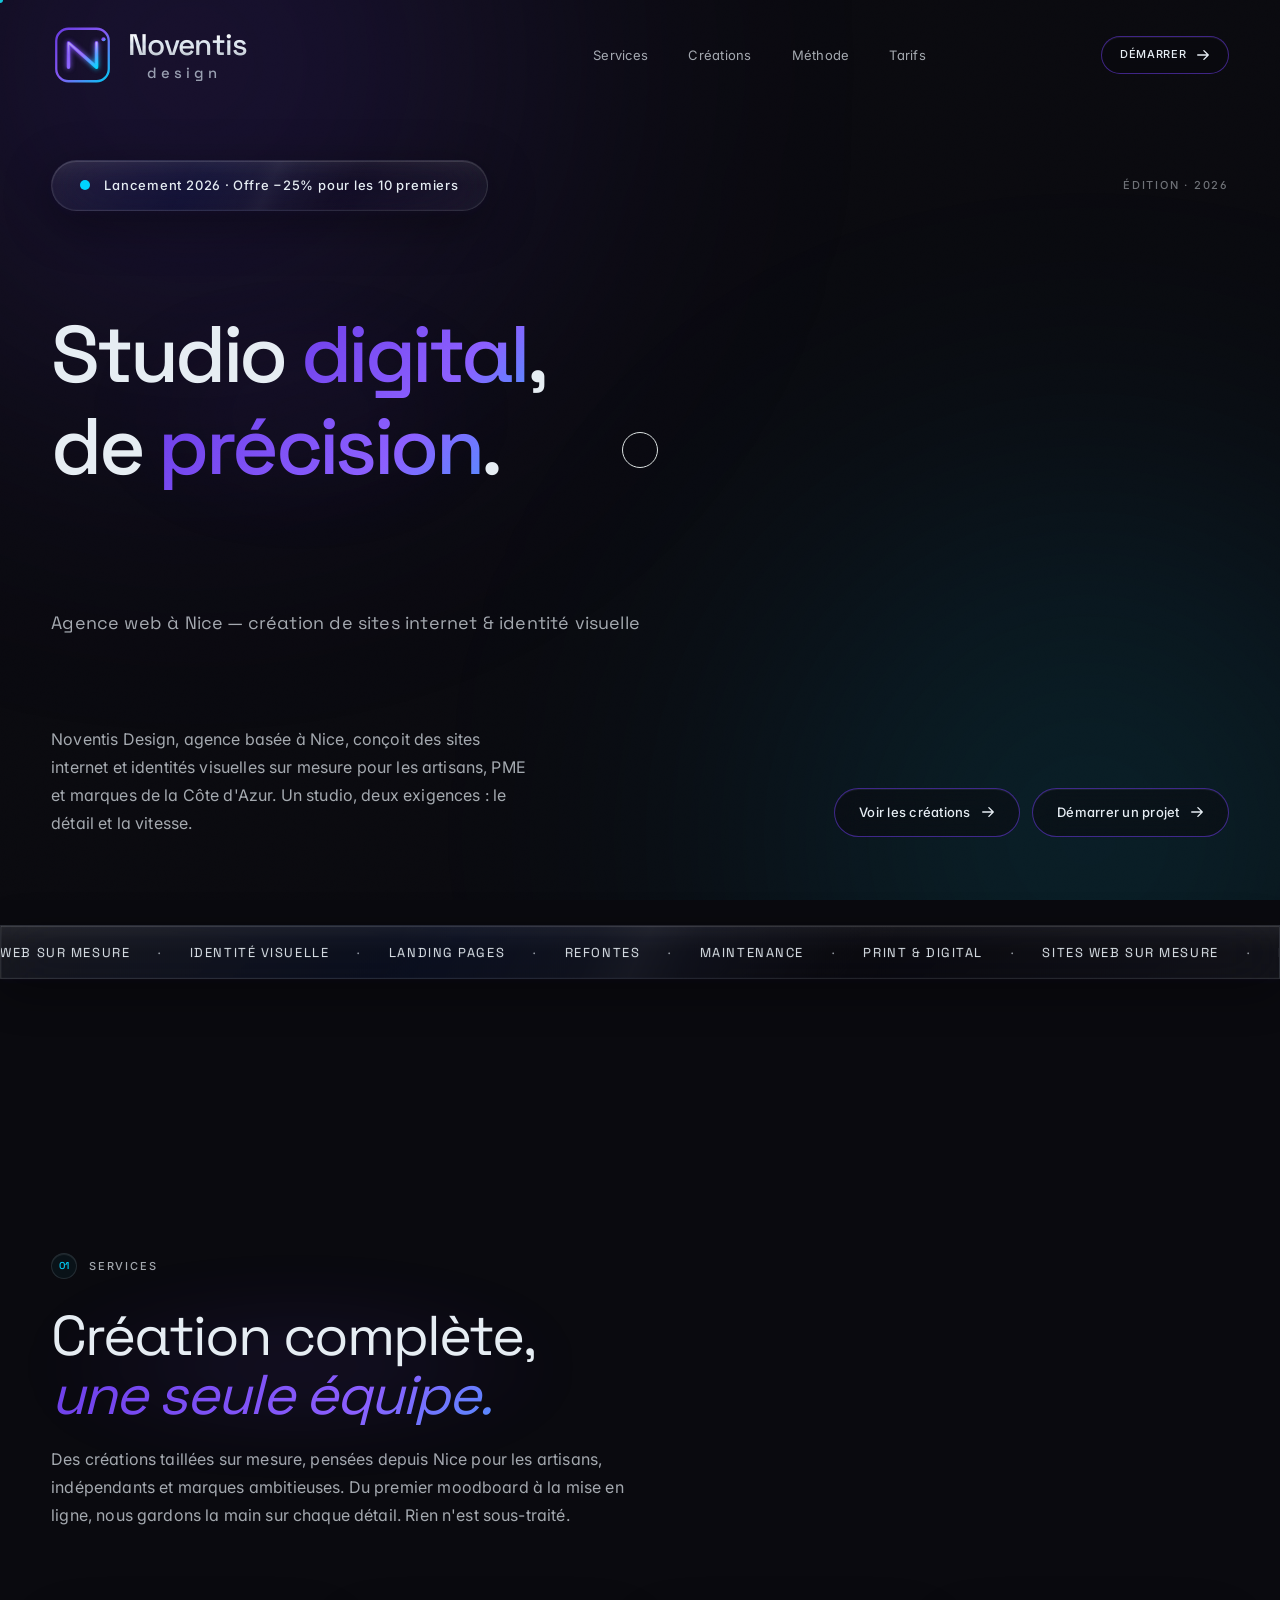
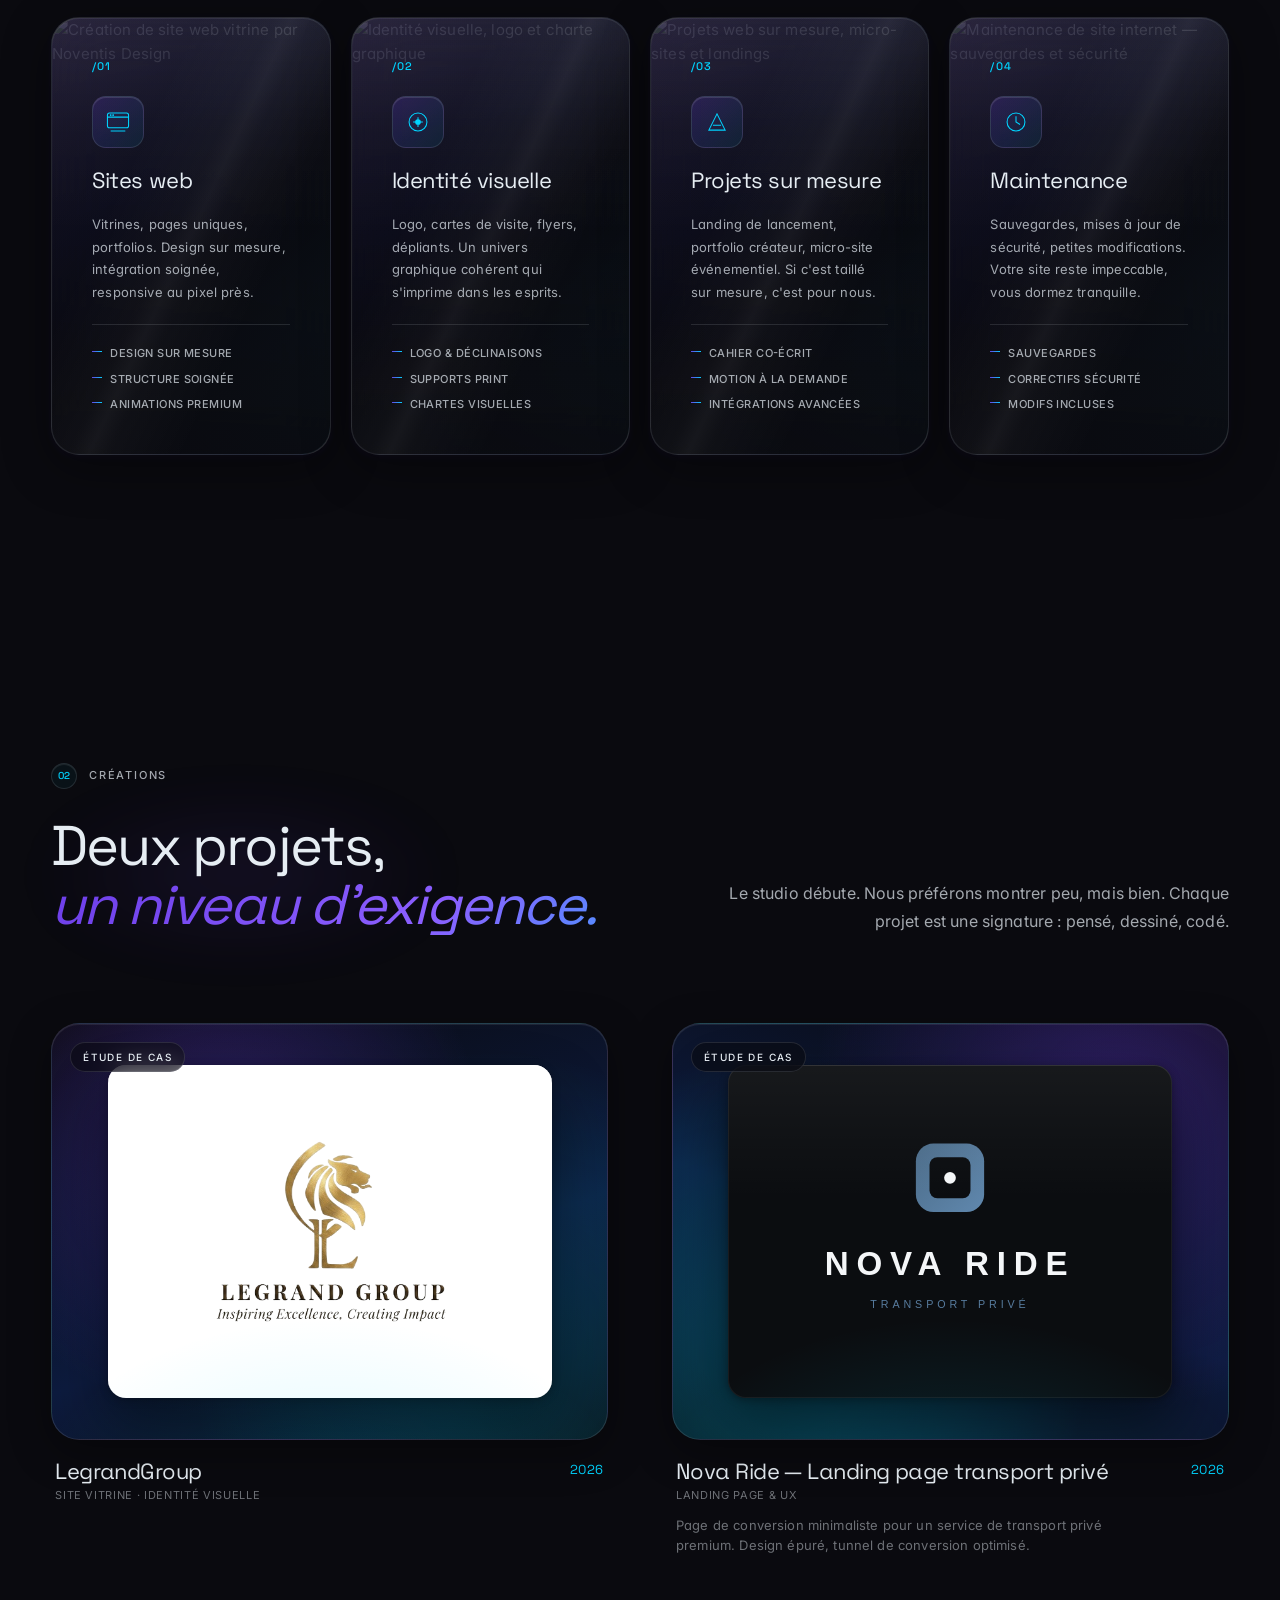
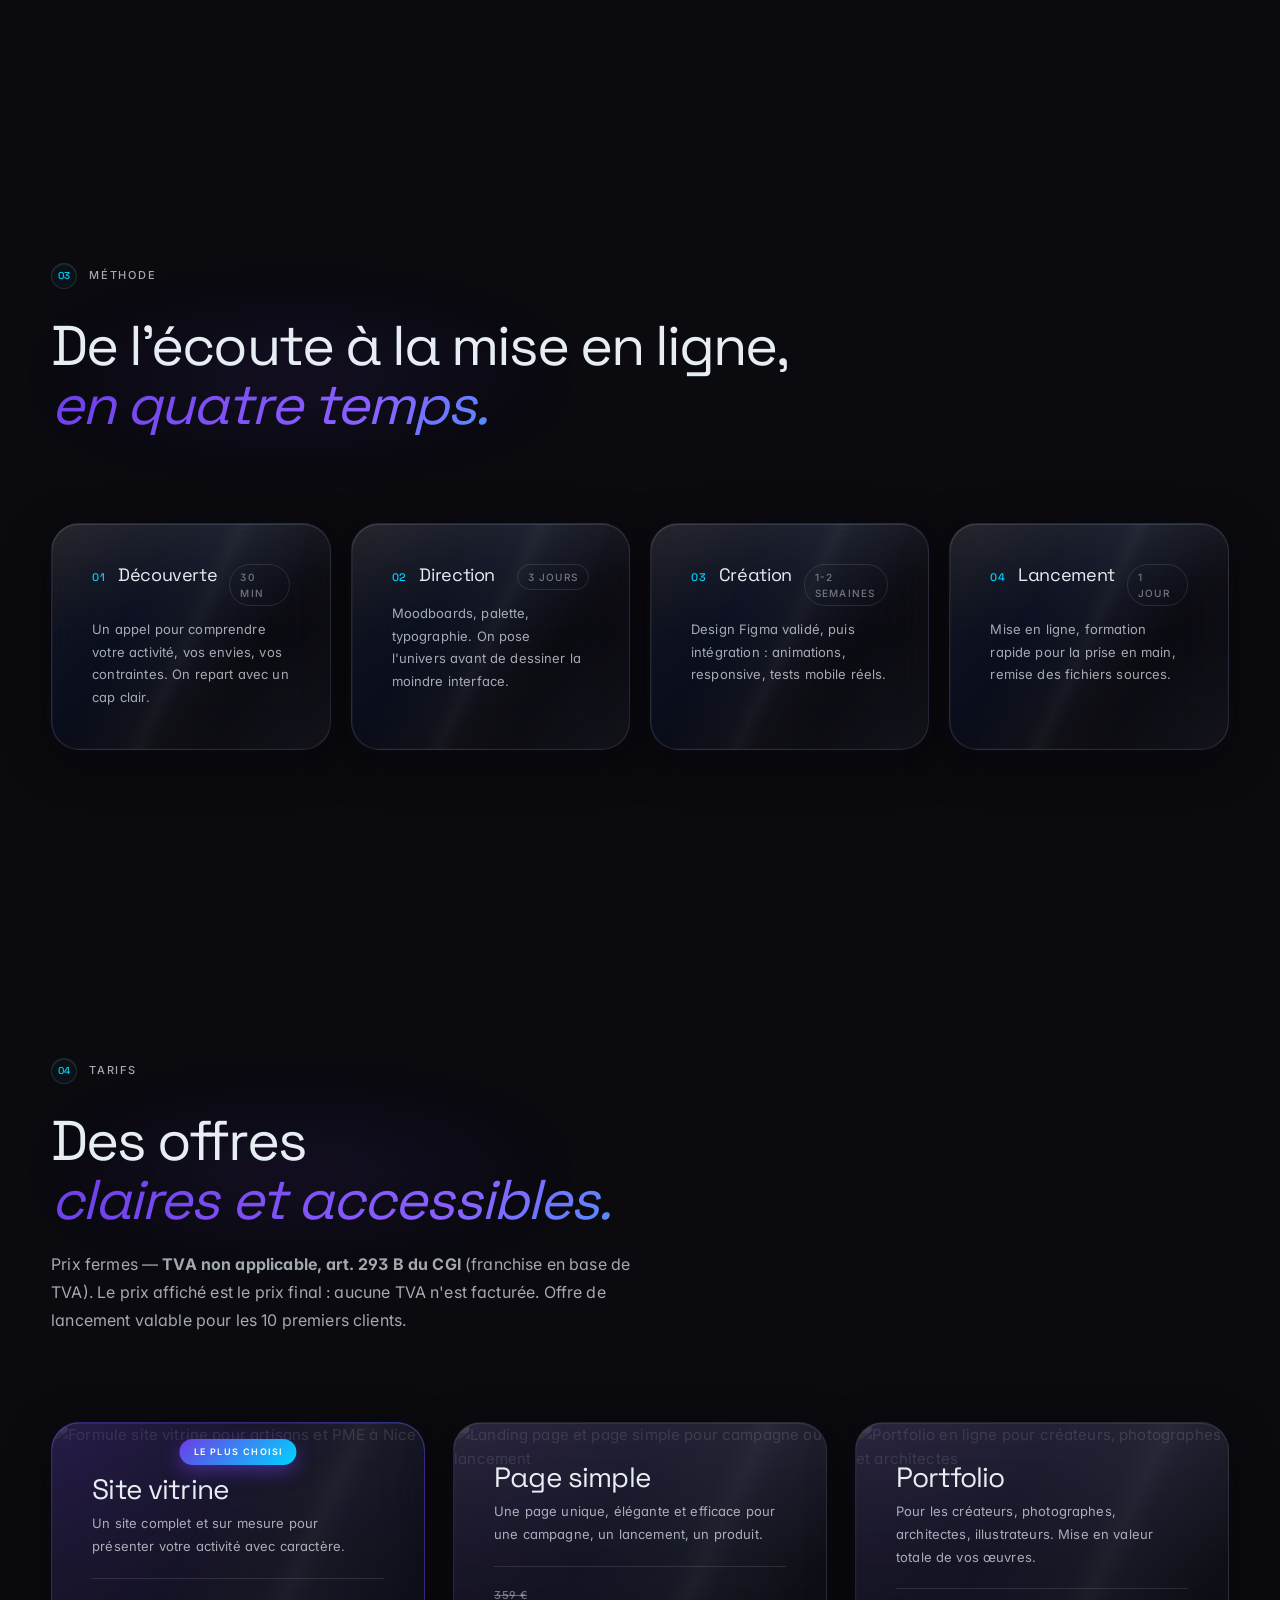
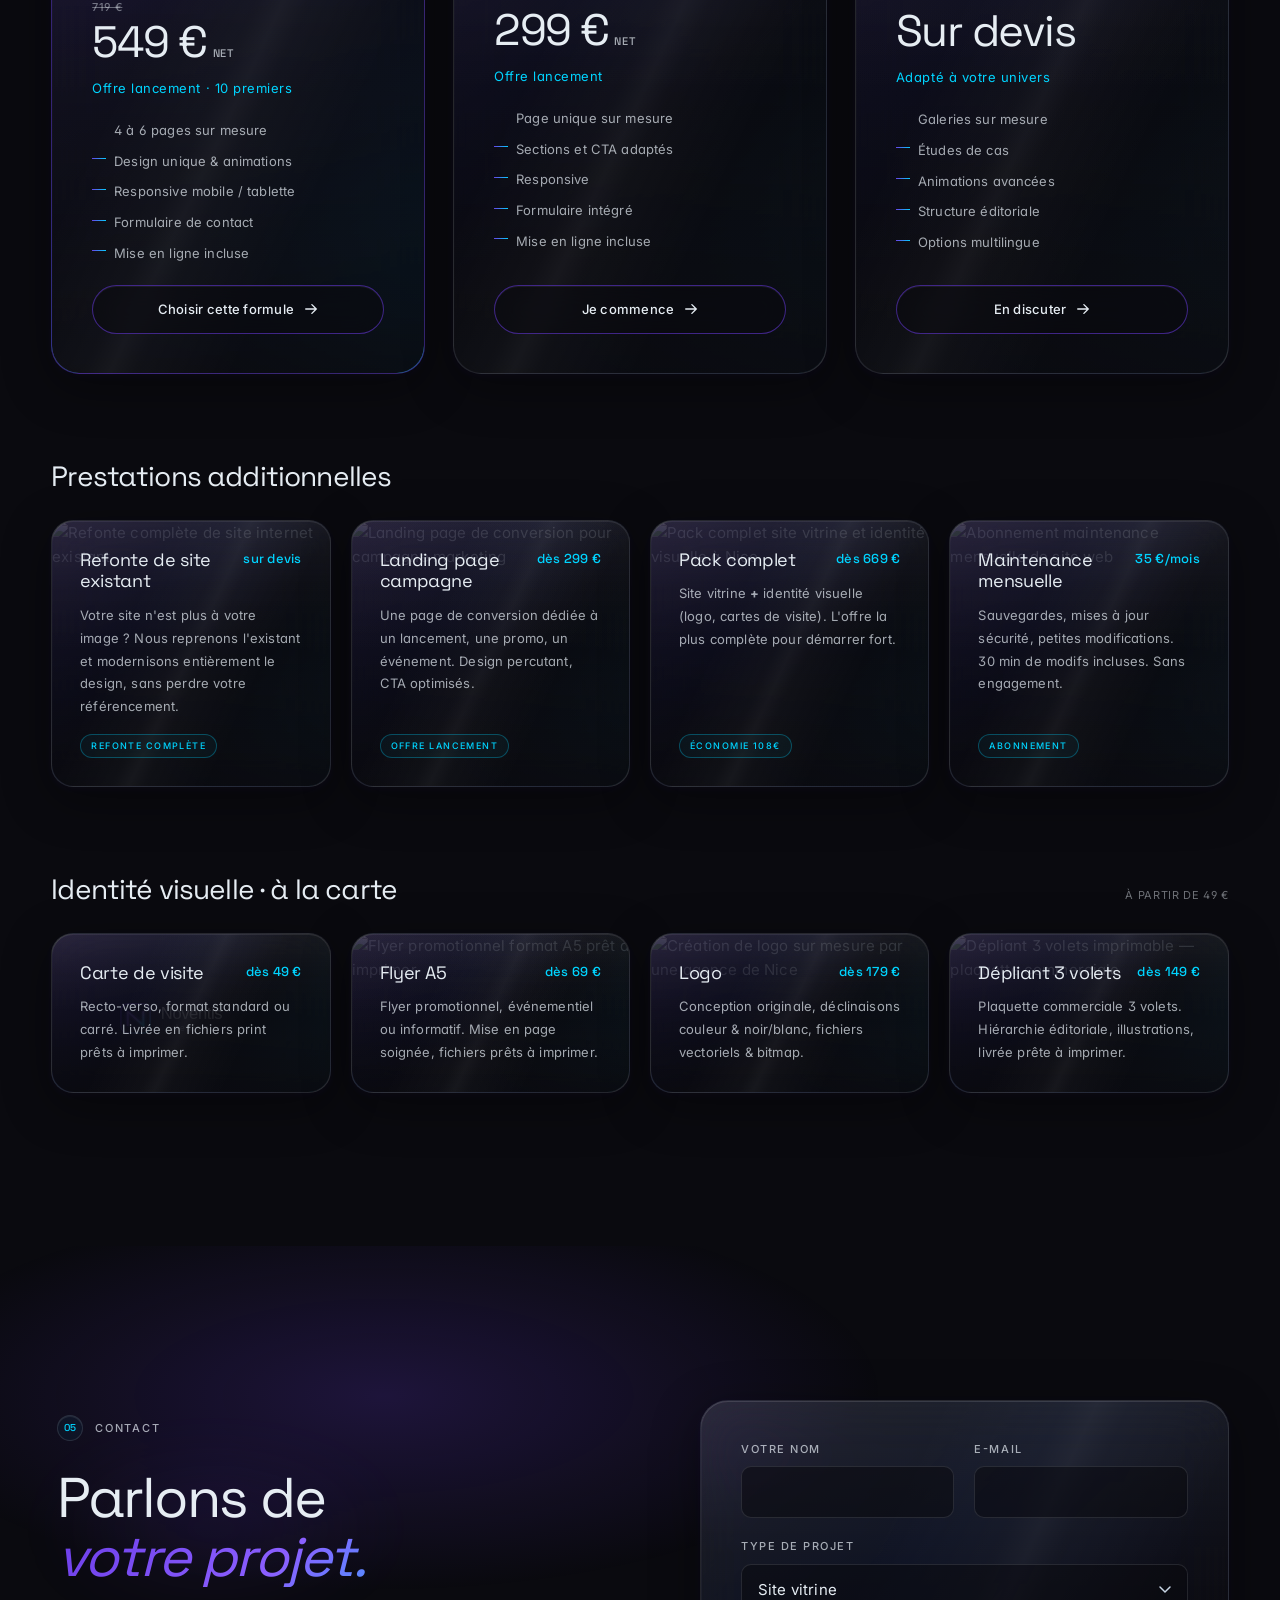
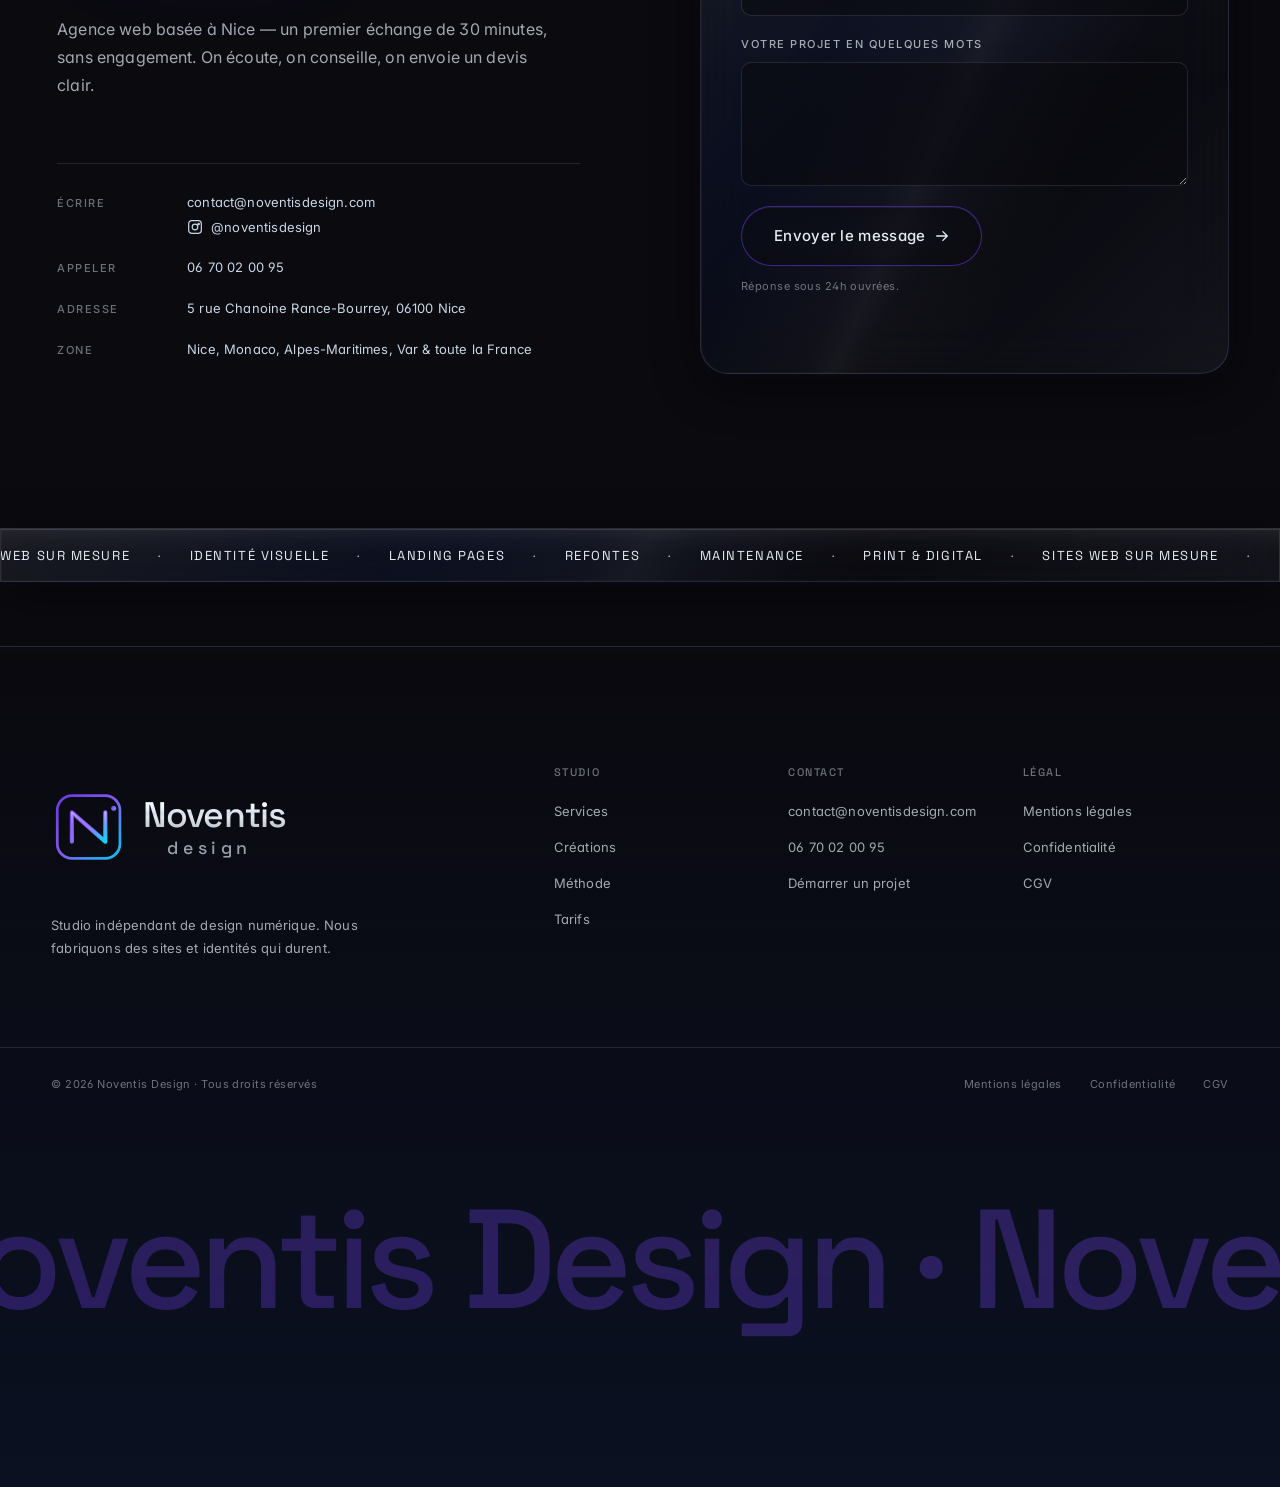
==== commit 7653ea6d: "Projet N°2: cadre sombre #0B0D10 + wordmark clair pour respecter la charte Nova Ride" ====
--- a/index.html
+++ b/index.html
@@ -518,7 +518,7 @@
           <li class="project" data-reveal>
             <a href="/landing/novaride/index.html" target="_blank" rel="noopener" class="project__link" aria-label="Projet 02 — Nova Ride, landing page transport privé">
               <figure class="project__media project__media--b">
-                <div class="project__showcase">
+                <div class="project__showcase project__showcase--dark">
                   <img src="assets/images/logo-novaride.svg" alt="Nova Ride" decoding="async" width="400" height="300" />
                 </div>
                 <span class="project__badge">Étude de cas</span>
--- a/css/style.css
+++ b/css/style.css
@@ -1100,6 +1100,17 @@
   justify-content: center;
   overflow: hidden;
 }
+.project__showcase--dark {
+  background: #0B0D10;
+  box-shadow:
+    0 30px 60px rgba(0, 0, 0, 0.55),
+    0 2px 8px rgba(0, 0, 0, 0.35),
+    inset 0 1px 0 rgba(255, 255, 255, 0.06),
+    inset 0 0 0 1px rgba(244, 246, 248, 0.06);
+}
+.project__showcase--dark::before {
+  background: linear-gradient(180deg, rgba(255, 255, 255, 0.04), transparent);
+}
 .project__showcase::before {
   content: "";
   position: absolute;
